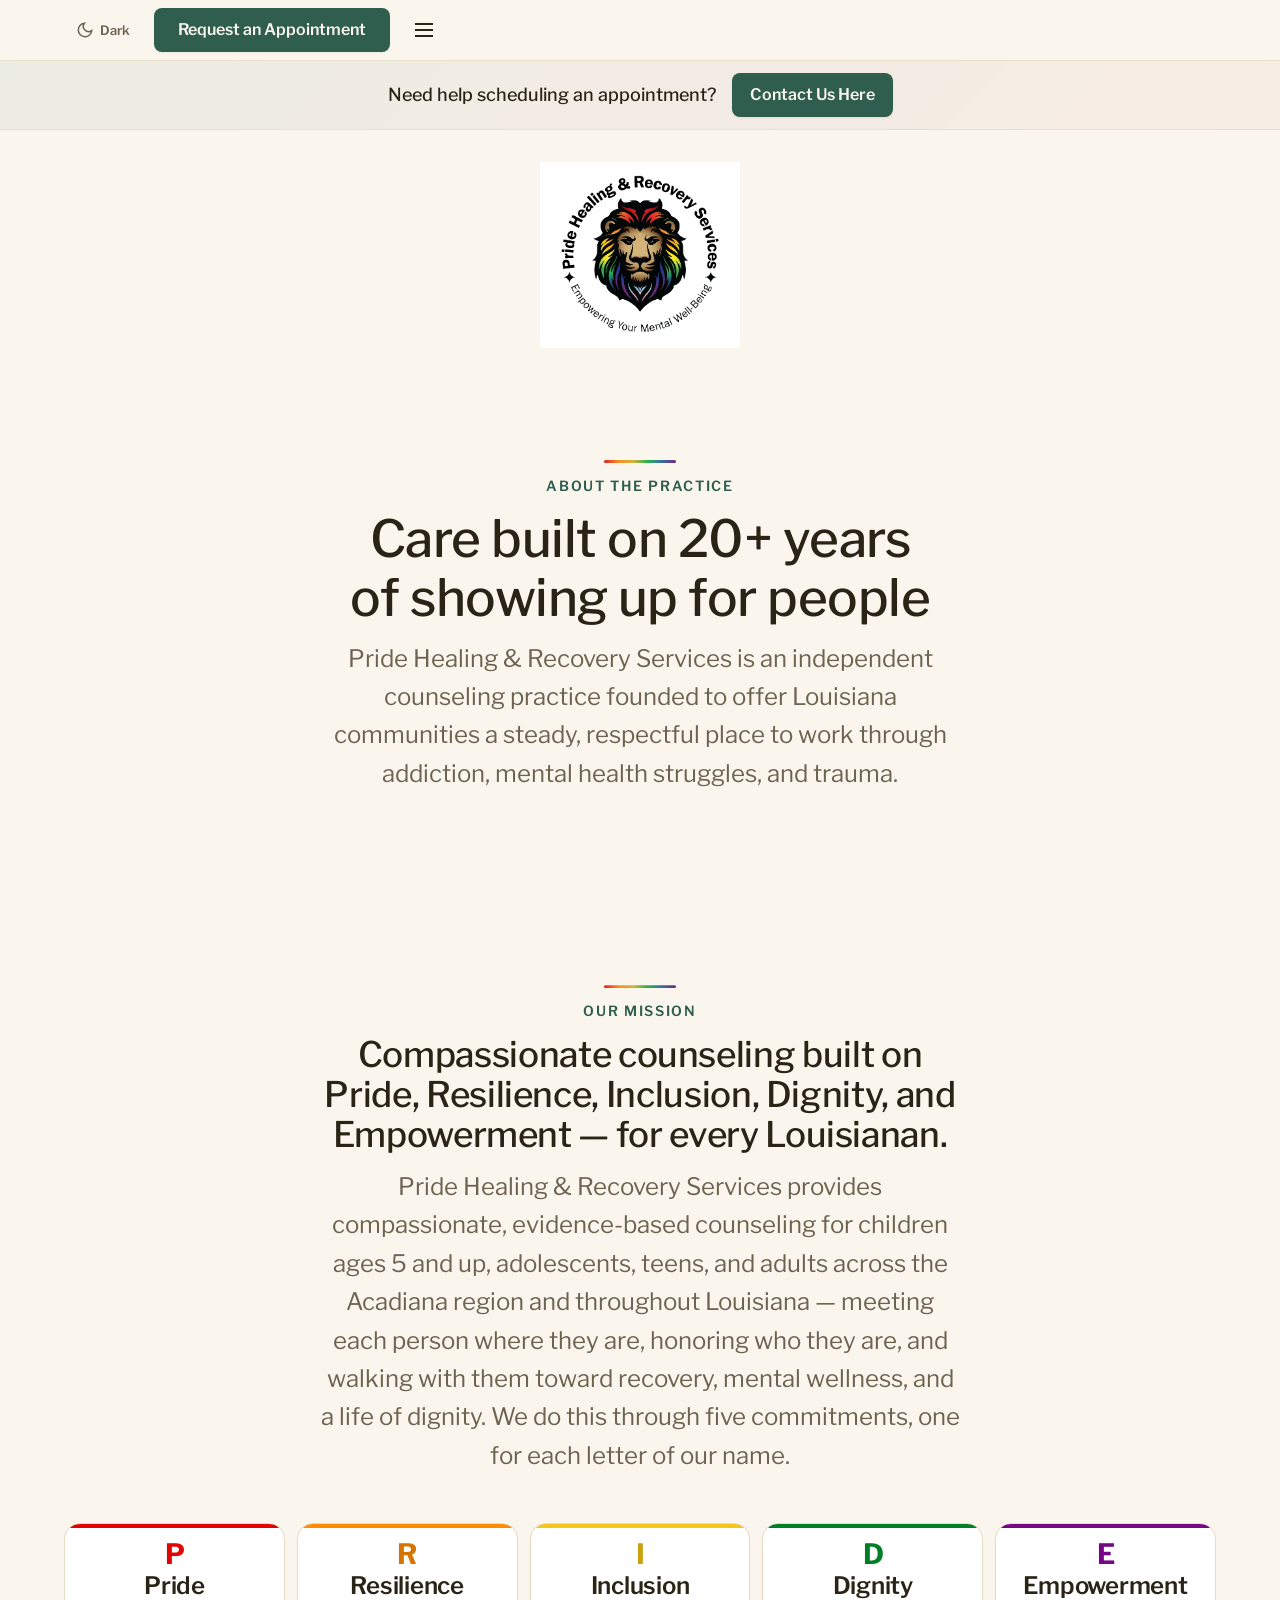
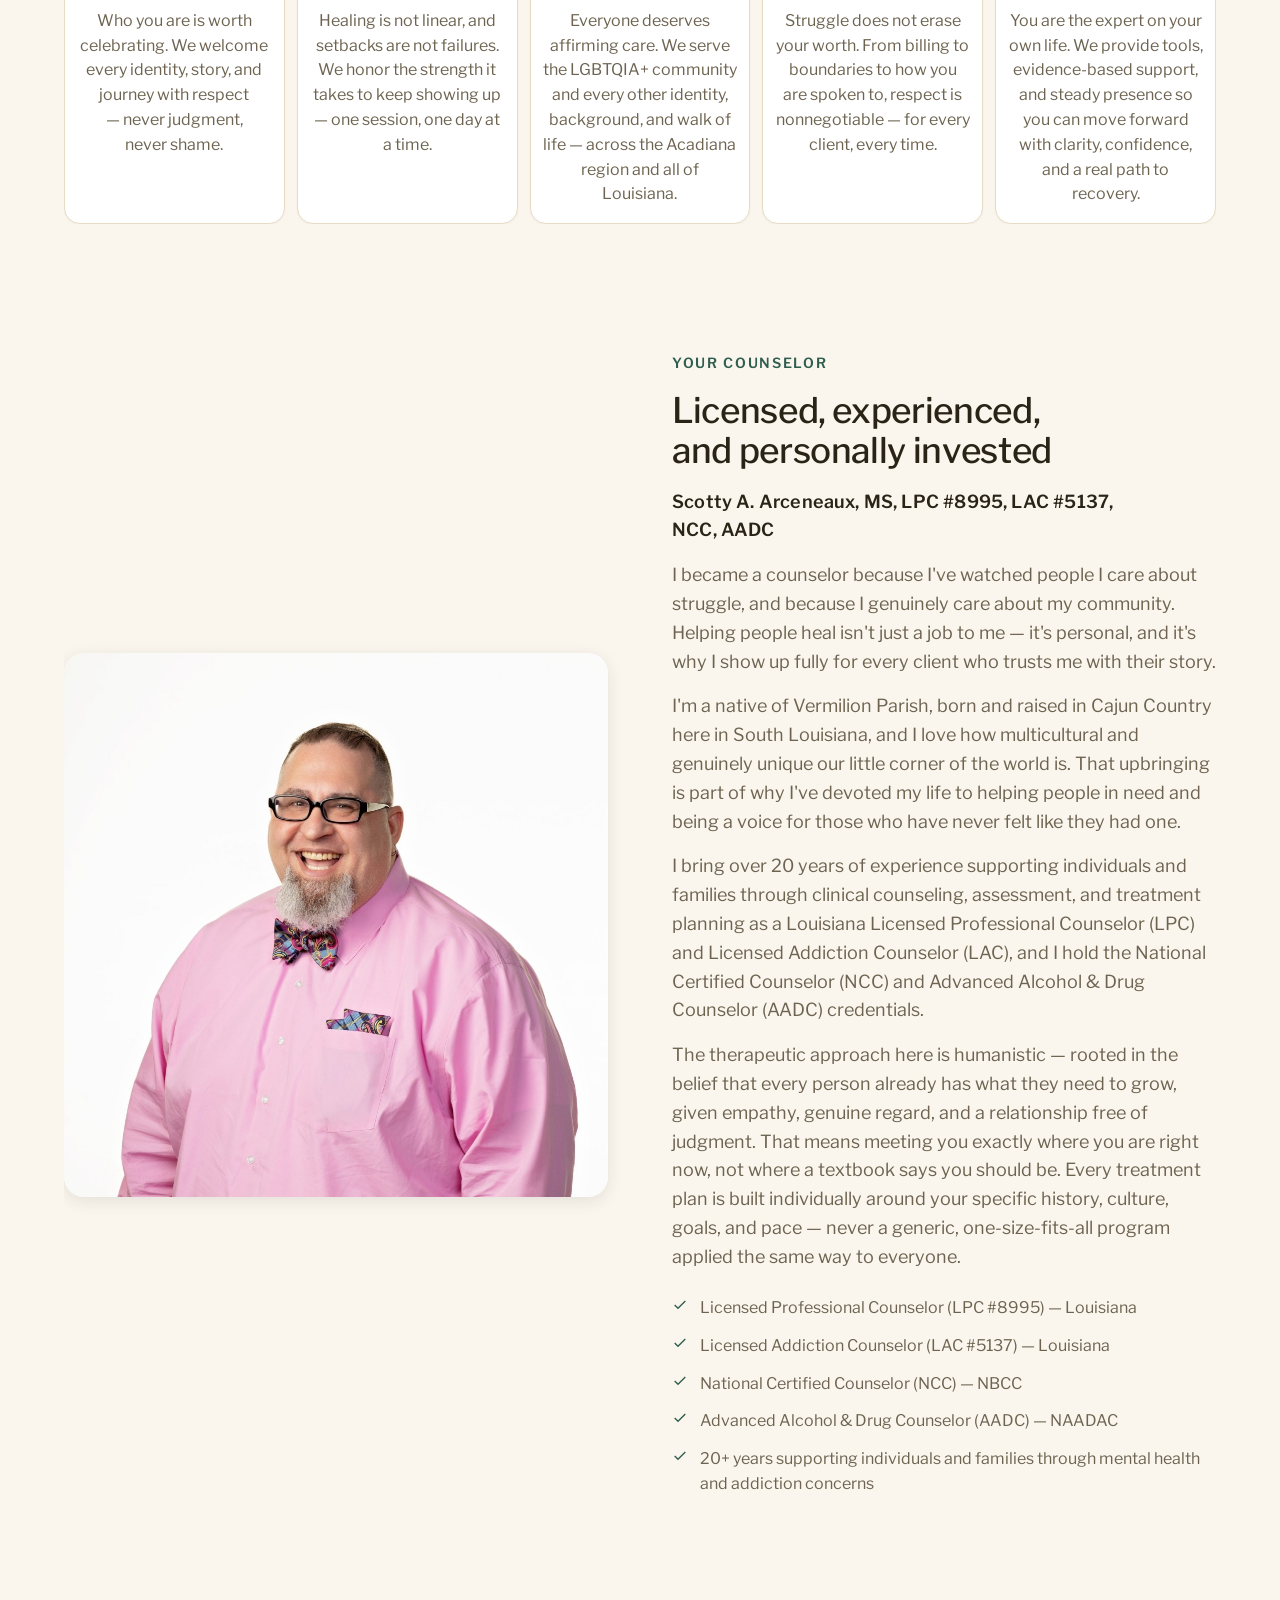
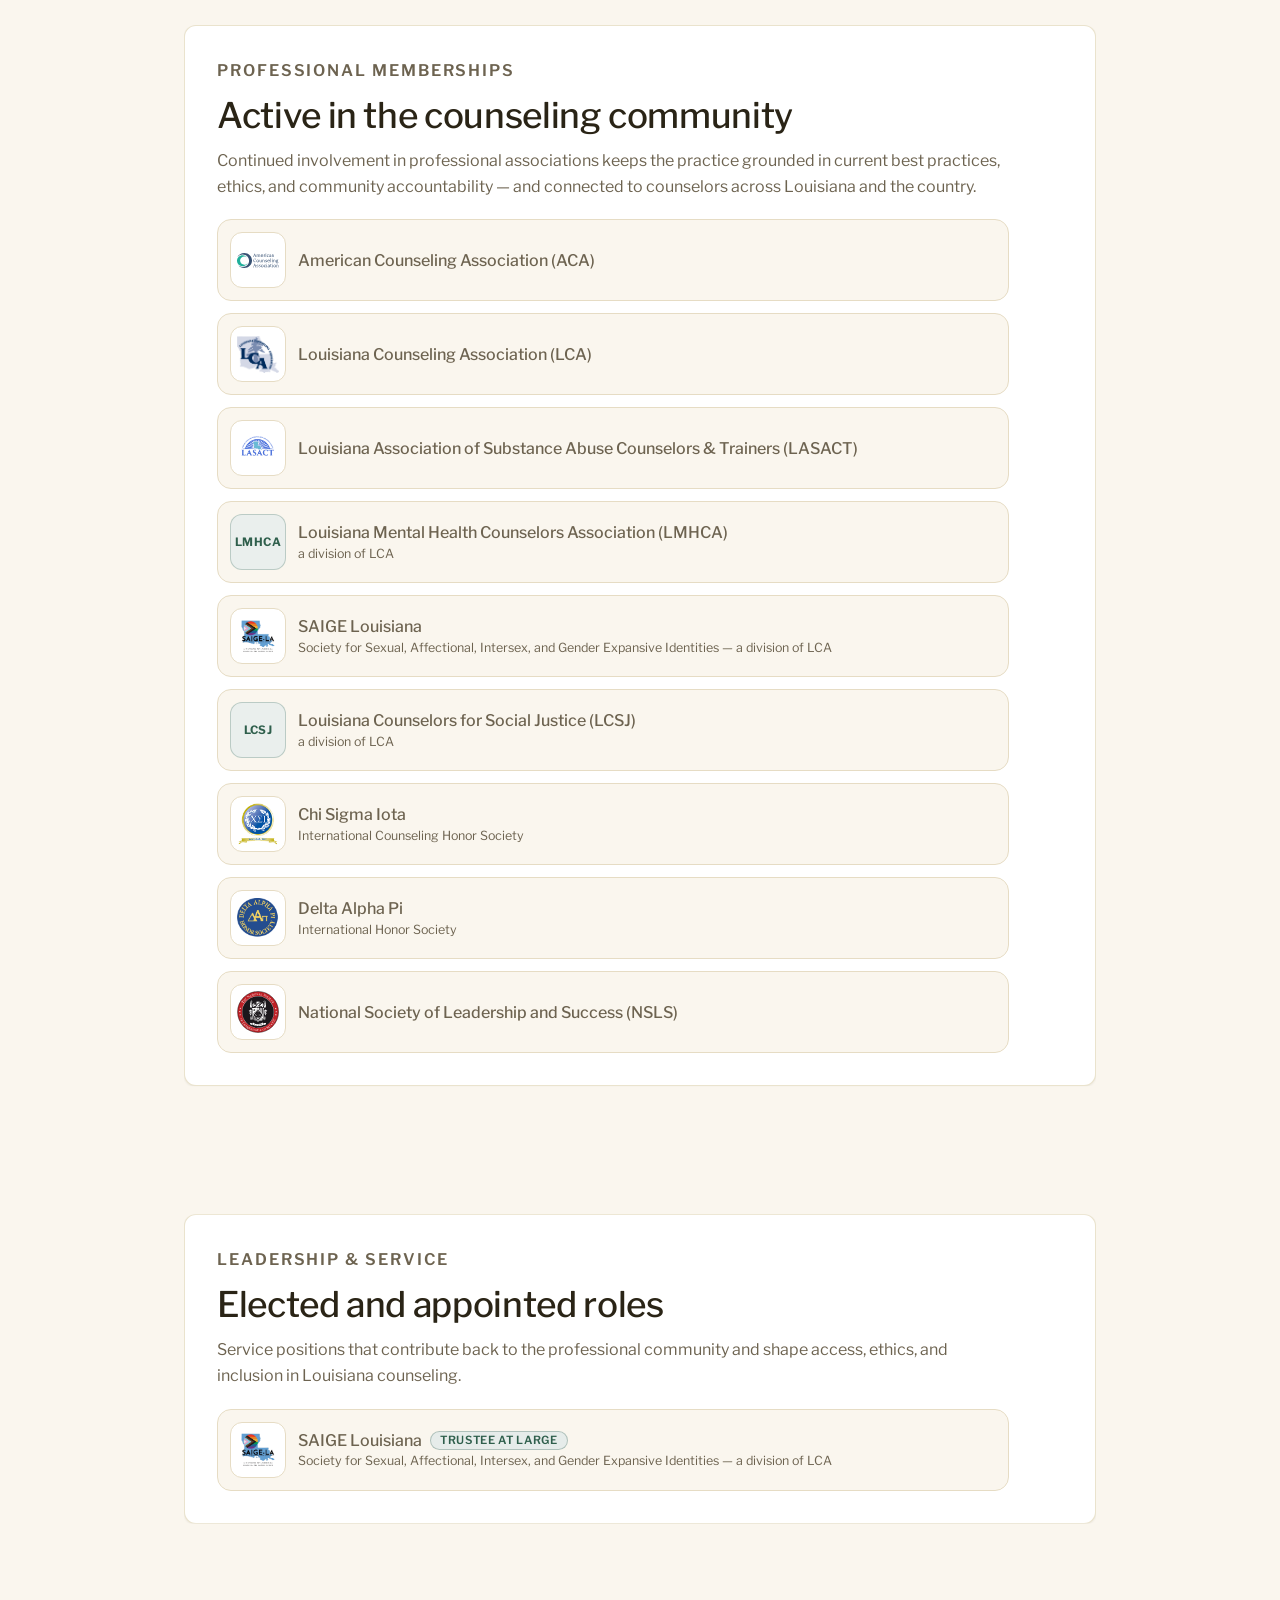
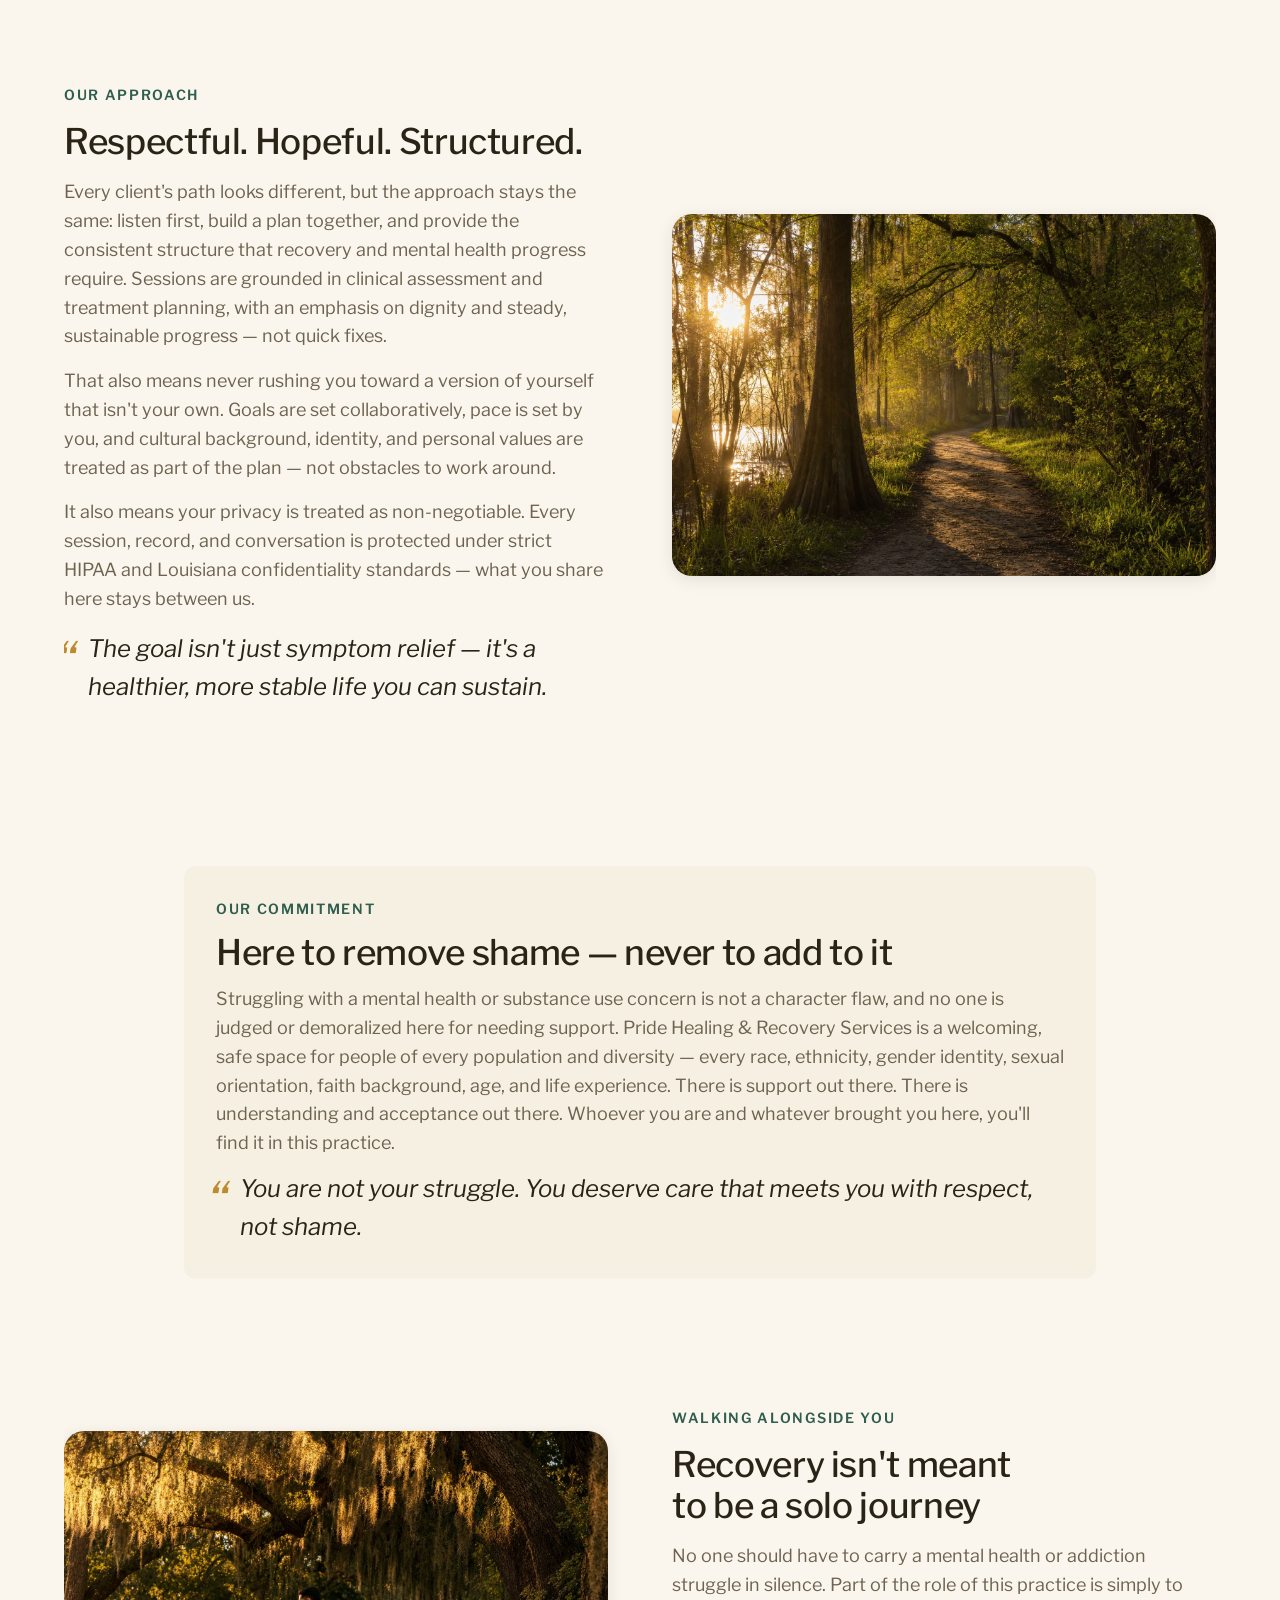
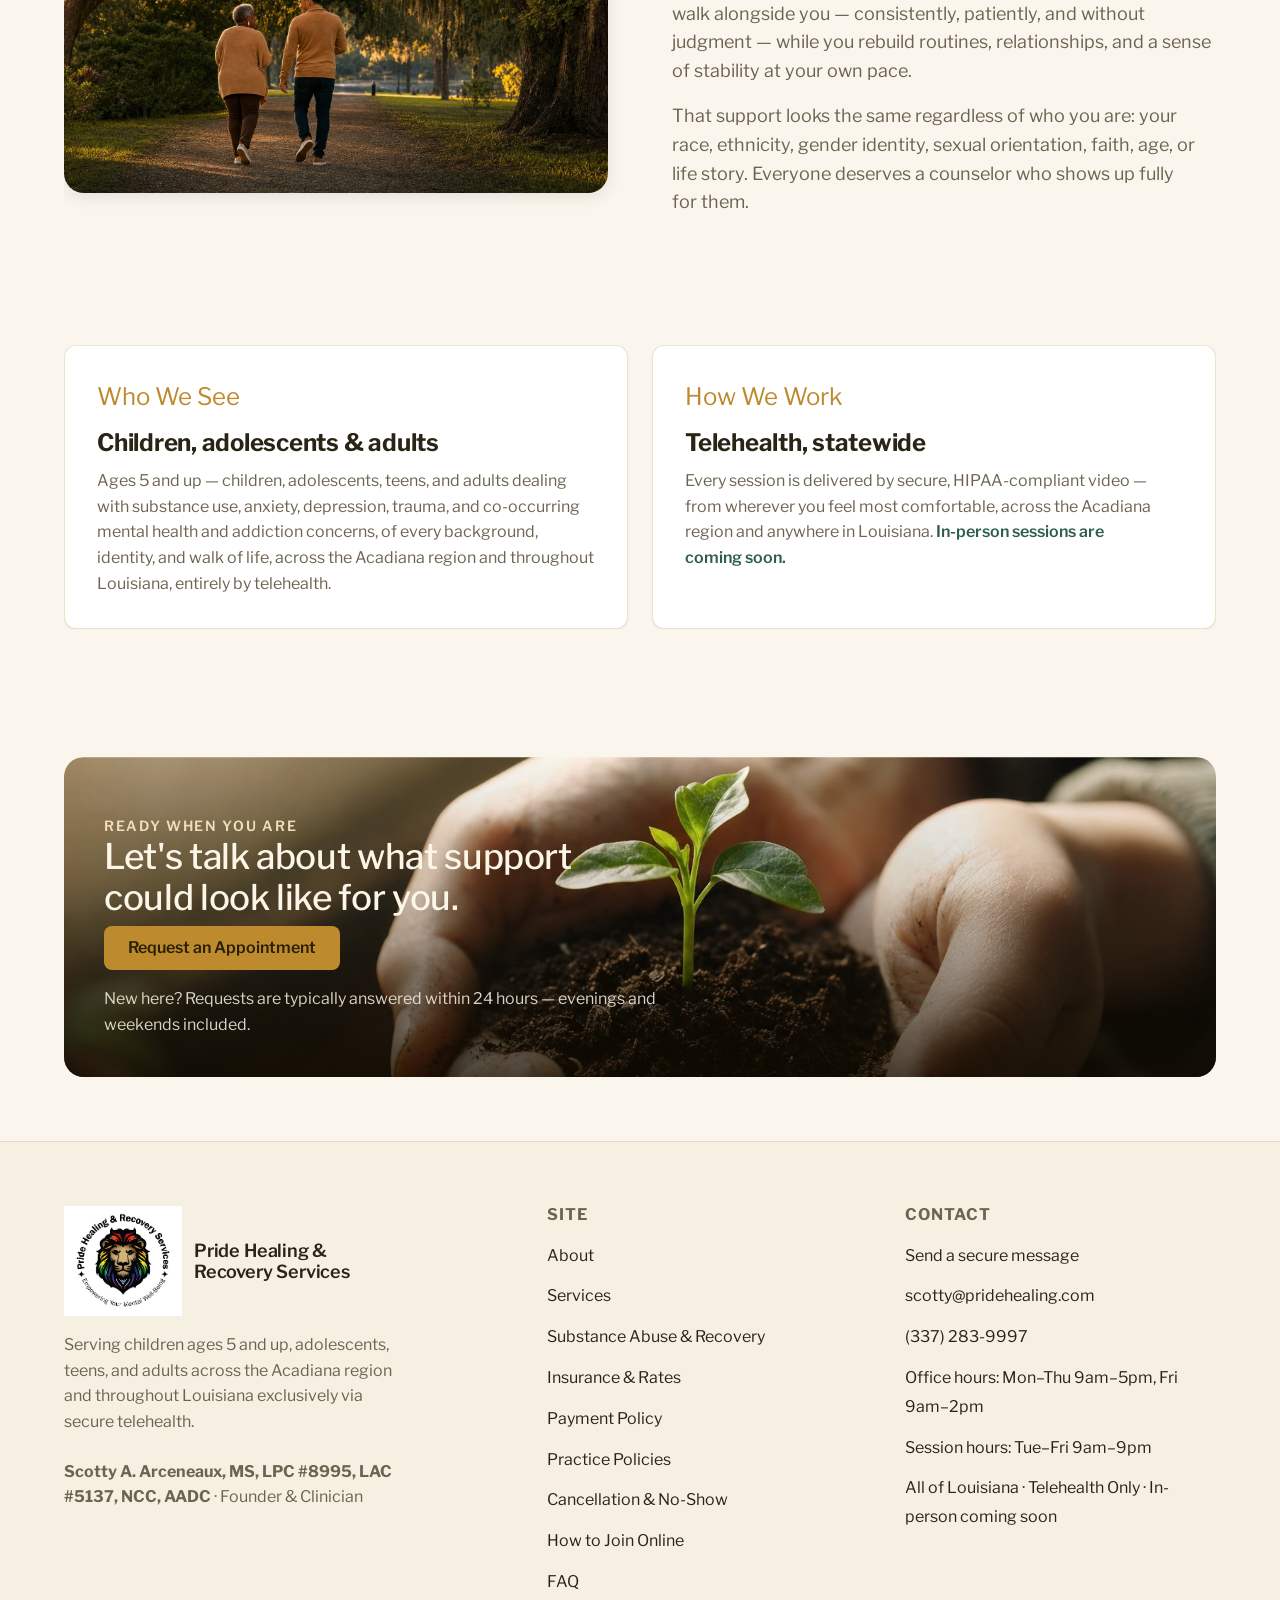
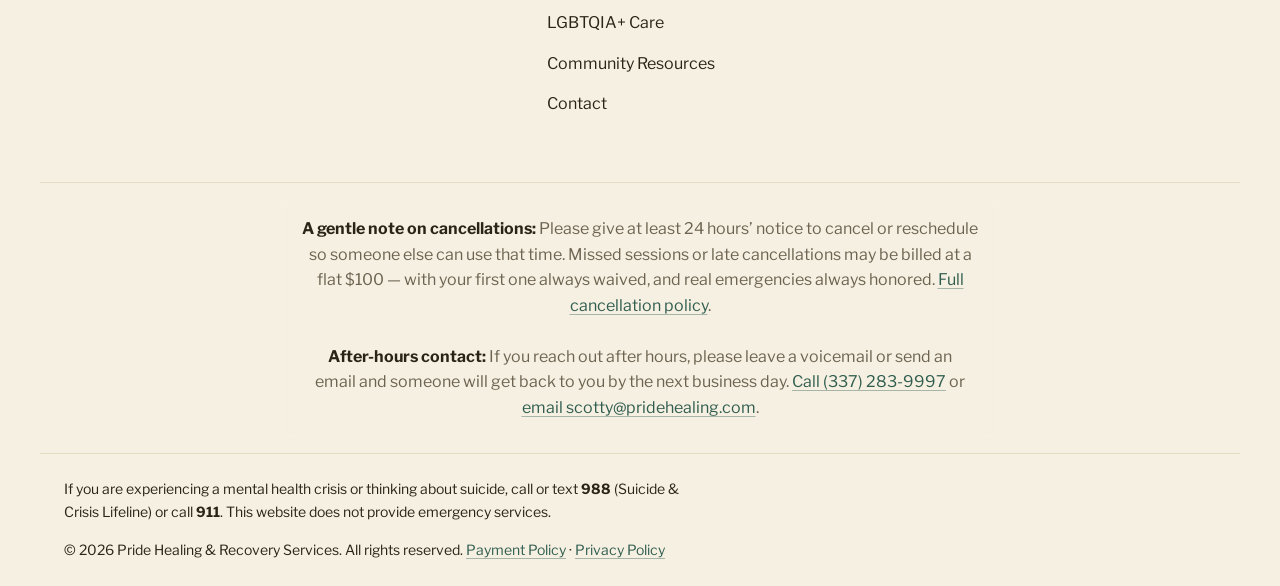
==== about.html @ f9d0342b "Repoint appointment CTAs to /request; remove broken SimplePractice overlay - Rewrote 37 'Request an " ====
<!DOCTYPE html>
<html lang="en">
<head>
<meta charset="UTF-8" />
<meta name="viewport" content="width=device-width, initial-scale=1.0" />
<title>About | Pride Healing & Recovery Services</title>
<meta name="description" content="Meet Pride Healing & Recovery Services — an independent Louisiana counseling practice led by Scotty A. Arceneaux, MS, LPC #8995, LAC #5137, NCC, AADC, with 20+ years of experience in mental health and addiction counseling." />
<link rel="icon" type="image/png" sizes="32x32" href="./assets/favicon-32.png" />
<link rel="apple-touch-icon" href="./assets/favicon-180.png" />
<link rel="preconnect" href="https://fonts.googleapis.com" />
<link rel="preconnect" href="https://fonts.gstatic.com" crossorigin />
<link href="https://fonts.googleapis.com/css2?family=Libre+Franklin:wght@300;400;500;600;700;800&display=swap" rel="stylesheet" />
<link href="https://api.fontshare.com/v2/css?f[]=zodiak@400,500,600&display=swap" rel="stylesheet" />
<link rel="stylesheet" href="./base.css" />
<link rel="stylesheet" href="./style.css" />
</head>
<body>
<a href="#main" class="skip-link">Skip to content</a>

<header class="header" data-header>
  <div class="container header__inner">
    <a href="./index.html" class="brand brand--home" aria-label="Pride Healing and Recovery Services home">
      <span class="visually-hidden">Home</span>
    </a>
    <nav class="nav" aria-label="Primary">
      <ul class="nav__list" role="list">
        <li><a class="nav__link" href="./index.html">Home</a></li>
        <li><a class="nav__link" href="./about.html" aria-current="page">About</a></li>
        <li><a class="nav__link" href="./services.html">Services</a></li>
        <li><a class="nav__link" href="./substance-abuse.html">Substance Abuse &amp; Recovery</a></li>
        <li><a class="nav__link" href="./insurance.html">Insurance &amp; Rates</a></li>
        <li><a class="nav__link" href="./faq.html">FAQ</a></li>
        <li><a class="nav__link" href="./lgbtqia.html">LGBTQIA+</a></li>
        <li><a class="nav__link" href="./resources.html">Resources</a></li>
        <li class="nav__item--menu">
          <button class="nav__link nav__link--menu" type="button" aria-expanded="false" aria-haspopup="true" data-nav-menu>Policies<svg class="nav__caret" width="10" height="6" viewBox="0 0 10 6" fill="none" stroke="currentColor" stroke-width="1.6" aria-hidden="true"><path d="M1 1l4 4 4-4"/></svg></button>
          <ul class="nav__submenu" role="list">
            <li><a href="./join-telehealth.html">How to Join Online</a></li>
            <li><a href="./practice-policies.html">Practice Policies</a></li>
            <li><a href="./cancellation-policy.html">Cancellation &amp; No-Show</a></li>
            <li><a href="./payment-policy.html">Payment Policy</a></li>
            <li><a href="./privacy-policy.html">Privacy Policy</a></li>
          </ul>
        </li>
        <li><a class="nav__link" href="./contact.html">Contact</a></li>
      </ul>
      <div class="nav__actions">
        <button class="theme-toggle" data-theme-toggle type="button" aria-label="Toggle dark mode" title="Switch between light and dark colors"><span class="theme-toggle__icon" aria-hidden="true"></span><span class="theme-toggle__text">Dark</span></button>
        <a class="btn btn--primary" href="https://pridehealing.clientsecure.me/request" target="_blank" rel="noopener noreferrer">Request an Appointment</a>
        <button class="nav-toggle" data-nav-open type="button" aria-label="Open menu" aria-expanded="false">
          <svg width="24" height="24" viewBox="0 0 24 24" fill="none" stroke="currentColor" stroke-width="2"><path d="M3 6h18M3 12h18M3 18h18"/></svg>
        </button>
      </div>
    </nav>
  </div>
</header>

<div class="scheduling-cta" role="region" aria-label="Scheduling help">
  <div class="container scheduling-cta__inner">
    <p class="scheduling-cta__text">Need help scheduling an appointment?</p>
    <a class="btn btn--primary btn--sm scheduling-cta__btn" href="./contact.html">Contact Us Here</a>
  </div>
</div>

<div class="mobile-nav" data-mobile-nav>
  <div class="mobile-nav__top">
    <span class="brand__name">Menu</span>
    <button data-nav-close type="button" aria-label="Close menu">
      <svg width="24" height="24" viewBox="0 0 24 24" fill="none" stroke="currentColor" stroke-width="2"><path d="M18 6 6 18M6 6l12 12"/></svg>
    </button>
  </div>
  <ul class="mobile-nav__list" role="list">
    <li><a href="./index.html">Home</a></li>
    <li><a href="./about.html">About</a></li>
    <li><a href="./services.html">Services</a></li>
    <li><a href="./substance-abuse.html">Substance Abuse &amp; Recovery</a></li>
    <li><a href="./insurance.html">Insurance &amp; Rates</a></li>
    <li><a href="./faq.html">FAQ</a></li>
    <li><a href="./lgbtqia.html">LGBTQIA+</a></li>
    <li><a href="./resources.html">Resources</a></li>
    <li><a href="./contact.html">Contact</a></li>
    <li class="mobile-nav__group"><span class="mobile-nav__grouplabel">Policies</span></li>
    <li><a href="./join-telehealth.html">How to Join Online</a></li>
    <li><a href="./practice-policies.html">Practice Policies</a></li>
    <li><a href="./cancellation-policy.html">Cancellation &amp; No-Show</a></li>
    <li><a href="./payment-policy.html">Payment Policy</a></li>
    <li><a href="./privacy-policy.html">Privacy Policy</a></li>
  </ul>
  <div class="mobile-nav__actions">
    <a class="btn btn--primary btn--full" href="https://pridehealing.clientsecure.me/request" target="_blank" rel="noopener noreferrer">Request an Appointment</a>
  </div>
</div>


<div class="site-logo">
  <a href="./index.html" class="site-logo__link" aria-label="Pride Healing and Recovery Services home">
    <img src="./assets/logo-badge.png" alt="Pride Healing &amp; Recovery Services emblem" width="613" height="569" loading="eager" />
  </a>
</div>

<main id="main">

  <section class="section--hero">
    <div class="container">
      <div class="section-head" data-reveal>
        <span class="pride-rule" aria-hidden="true"></span>
        <p class="eyebrow">About the Practice</p>
        <h1>Care built on 20+ years of showing up for people</h1>
        <p class="lede">Pride Healing &amp; Recovery Services is an independent counseling practice founded to offer Louisiana communities a steady, respectful place to work through addiction, mental health struggles, and trauma.</p>
      </div>
    </div>
  </section>

  <section class="section--tight">
    <div class="container">
      <div class="section-head" data-reveal>
        <span class="pride-rule" aria-hidden="true"></span>
        <p class="eyebrow">Our Mission</p>
        <h2>Compassionate counseling built on Pride, Resilience, Inclusion, Dignity, and Empowerment &mdash; for every Louisianan.</h2>
        <p class="lede">Pride Healing &amp; Recovery Services provides compassionate, evidence-based counseling for children ages 5 and up, adolescents, teens, and adults across the Acadiana region and throughout Louisiana &mdash; meeting each person where they are, honoring who they are, and walking with them toward recovery, mental wellness, and a life of dignity. We do this through five commitments, one for each letter of our name.</p>
      </div>
      <ul class="pride-values" role="list" data-reveal>
        <li class="pride-value pride-value--p">
          <div class="pride-value__letter" aria-hidden="true">P</div>
          <h3 class="pride-value__name">Pride</h3>
          <p class="pride-value__text">Who you are is worth celebrating. We welcome every identity, story, and journey with respect &mdash; never judgment, never shame.</p>
        </li>
        <li class="pride-value pride-value--r">
          <div class="pride-value__letter" aria-hidden="true">R</div>
          <h3 class="pride-value__name">Resilience</h3>
          <p class="pride-value__text">Healing is not linear, and setbacks are not failures. We honor the strength it takes to keep showing up &mdash; one session, one day at a time.</p>
        </li>
        <li class="pride-value pride-value--i">
          <div class="pride-value__letter" aria-hidden="true">I</div>
          <h3 class="pride-value__name">Inclusion</h3>
          <p class="pride-value__text">Everyone deserves affirming care. We serve the LGBTQIA+ community and every other identity, background, and walk of life &mdash; across the Acadiana region and all of Louisiana.</p>
        </li>
        <li class="pride-value pride-value--d">
          <div class="pride-value__letter" aria-hidden="true">D</div>
          <h3 class="pride-value__name">Dignity</h3>
          <p class="pride-value__text">Struggle does not erase your worth. From billing to boundaries to how you are spoken to, respect is nonnegotiable &mdash; for every client, every time.</p>
        </li>
        <li class="pride-value pride-value--e">
          <div class="pride-value__letter" aria-hidden="true">E</div>
          <h3 class="pride-value__name">Empowerment</h3>
          <p class="pride-value__text">You are the expert on your own life. We provide tools, evidence-based support, and steady presence so you can move forward with clarity, confidence, and a real path to recovery.</p>
        </li>
      </ul>
    </div>
  </section>

  <section class="section--tight">
    <div class="container">
      <div class="split" data-reveal>
        <div class="split__media">
          <img src="./assets/counselor-headshot-pink.jpg" alt="Portrait of Scotty A. Arceneaux, licensed counselor at Pride Healing & Recovery Services" width="1601" height="1601" loading="lazy" />
        </div>
        <div class="split__content">
          <p class="eyebrow">Your Counselor</p>
          <h2>Licensed, experienced, and personally invested</h2>
          <p class="name-tag">Scotty A. Arceneaux, MS, LPC #8995, LAC #5137, NCC, AADC</p>
          <p class="muted">I became a counselor because I've watched people I care about struggle, and because I genuinely care about my community. Helping people heal isn't just a job to me — it's personal, and it's why I show up fully for every client who trusts me with their story.</p>
          <p class="muted">I'm a native of Vermilion Parish, born and raised in Cajun Country here in South Louisiana, and I love how multicultural and genuinely unique our little corner of the world is. That upbringing is part of why I've devoted my life to helping people in need and being a voice for those who have never felt like they had one.</p>
          <p class="muted">I bring over 20 years of experience supporting individuals and families through clinical counseling, assessment, and treatment planning as a Louisiana Licensed Professional Counselor (LPC) and Licensed Addiction Counselor (LAC), and I hold the National Certified Counselor (NCC) and Advanced Alcohol &amp; Drug Counselor (AADC) credentials.</p>
          <p class="muted">The therapeutic approach here is humanistic — rooted in the belief that every person already has what they need to grow, given empathy, genuine regard, and a relationship free of judgment. That means meeting you exactly where you are right now, not where a textbook says you should be. Every treatment plan is built individually around your specific history, culture, goals, and pace — never a generic, one-size-fits-all program applied the same way to everyone.</p>
          <ul role="list">
            <li>
              <svg class="icon" viewBox="0 0 24 24" fill="none" stroke="currentColor" stroke-width="2"><path d="M20 6 9 17l-5-5"/></svg>
              Licensed Professional Counselor (LPC #8995) — Louisiana
            </li>
            <li>
              <svg class="icon" viewBox="0 0 24 24" fill="none" stroke="currentColor" stroke-width="2"><path d="M20 6 9 17l-5-5"/></svg>
              Licensed Addiction Counselor (LAC #5137) — Louisiana
            </li>
            <li>
              <svg class="icon" viewBox="0 0 24 24" fill="none" stroke="currentColor" stroke-width="2"><path d="M20 6 9 17l-5-5"/></svg>
              National Certified Counselor (NCC) — NBCC
            </li>
            <li>
              <svg class="icon" viewBox="0 0 24 24" fill="none" stroke="currentColor" stroke-width="2"><path d="M20 6 9 17l-5-5"/></svg>
              Advanced Alcohol &amp; Drug Counselor (AADC) — NAADAC
            </li>
            <li>
              <svg class="icon" viewBox="0 0 24 24" fill="none" stroke="currentColor" stroke-width="2"><path d="M20 6 9 17l-5-5"/></svg>
              20+ years supporting individuals and families through mental health and addiction concerns
            </li>
          </ul>
        </div>
      </div>
    </div>
  </section>

  <section class="section--tight">
    <div class="container container--narrow">
      <div class="card" data-reveal>
        <p class="eyebrow">Professional Memberships</p>
        <h2>Active in the counseling community</h2>
        <p class="muted">Continued involvement in professional associations keeps the practice grounded in current best practices, ethics, and community accountability &mdash; and connected to counselors across Louisiana and the country.</p>
        <ul class="membership-list" role="list">
          <li>
            <span class="membership-logo" aria-hidden="true"><img src="./assets/memberships/aca.svg" alt="" loading="lazy" /></span>
            <span class="membership-name">American Counseling Association (ACA)</span>
          </li>
          <li>
            <span class="membership-logo" aria-hidden="true"><img src="./assets/memberships/lca.gif" alt="" loading="lazy" /></span>
            <span class="membership-name">Louisiana Counseling Association (LCA)</span>
          </li>
          <li>
            <span class="membership-logo" aria-hidden="true"><img src="./assets/memberships/lasact.png" alt="" loading="lazy" /></span>
            <span class="membership-name">Louisiana Association of Substance Abuse Counselors &amp; Trainers (LASACT)</span>
          </li>
          <li>
            <span class="membership-logo membership-logo--mono" aria-hidden="true">LMHCA</span>
            <span class="membership-name">Louisiana Mental Health Counselors Association (LMHCA)<span class="membership-sub">a division of LCA</span></span>
          </li>
          <li>
            <span class="membership-logo" aria-hidden="true"><img src="./assets/memberships/saige-la.png" alt="" loading="lazy" /></span>
            <span class="membership-name">SAIGE Louisiana <span class="membership-sub">Society for Sexual, Affectional, Intersex, and Gender Expansive Identities &mdash; a division of LCA</span></span>
          </li>
          <li>
            <span class="membership-logo membership-logo--mono" aria-hidden="true">LCSJ</span>
            <span class="membership-name">Louisiana Counselors for Social Justice (LCSJ)<span class="membership-sub">a division of LCA</span></span>
          </li>
          <li>
            <span class="membership-logo" aria-hidden="true"><img src="./assets/memberships/csi.png" alt="" loading="lazy" /></span>
            <span class="membership-name">Chi Sigma Iota <span class="membership-sub">International Counseling Honor Society</span></span>
          </li>
          <li>
            <span class="membership-logo" aria-hidden="true"><img src="./assets/memberships/dapi.png" alt="" loading="lazy" /></span>
            <span class="membership-name">Delta Alpha Pi <span class="membership-sub">International Honor Society</span></span>
          </li>
          <li>
            <span class="membership-logo" aria-hidden="true"><img src="./assets/memberships/nsls.svg" alt="" loading="lazy" /></span>
            <span class="membership-name">National Society of Leadership and Success (NSLS)</span>
          </li>
        </ul>
      </div>
    </div>
  </section>

  <section class="section--tight">
    <div class="container container--narrow">
      <div class="card" data-reveal>
        <p class="eyebrow">Leadership &amp; Service</p>
        <h2>Elected and appointed roles</h2>
        <p class="muted">Service positions that contribute back to the professional community and shape access, ethics, and inclusion in Louisiana counseling.</p>
        <ul class="membership-list membership-list--leadership" role="list">
          <li>
            <span class="membership-logo" aria-hidden="true"><img src="./assets/memberships/saige-la.png" alt="" loading="lazy" /></span>
            <span class="membership-name">
              <span class="membership-role-line">SAIGE Louisiana <span class="membership-role-tag">Trustee at Large</span></span>
              <span class="membership-sub">Society for Sexual, Affectional, Intersex, and Gender Expansive Identities &mdash; a division of LCA</span>
            </span>
          </li>
        </ul>
      </div>
    </div>
  </section>

  <section>
    <div class="container">
      <div class="split split--reverse" data-reveal>
        <div class="split__media">
          <img src="./assets/recovery-path.jpg" alt="A sunlit path winding through a Louisiana wetland forest, symbolizing the recovery journey" width="1200" height="900" loading="lazy" />
        </div>
        <div class="split__content">
          <p class="eyebrow">Our Approach</p>
          <h2>Respectful. Hopeful. Structured.</h2>
          <p class="muted">Every client's path looks different, but the approach stays the same: listen first, build a plan together, and provide the consistent structure that recovery and mental health progress require. Sessions are grounded in clinical assessment and treatment planning, with an emphasis on dignity and steady, sustainable progress — not quick fixes.</p>
          <p class="muted">That also means never rushing you toward a version of yourself that isn't your own. Goals are set collaboratively, pace is set by you, and cultural background, identity, and personal values are treated as part of the plan — not obstacles to work around.</p>
          <p class="muted">It also means your privacy is treated as non-negotiable. Every session, record, and conversation is protected under strict HIPAA and Louisiana confidentiality standards — what you share here stays between us.</p>
          <p class="pull-quote">The goal isn't just symptom relief — it's a healthier, more stable life you can sustain.</p>
        </div>
      </div>
    </div>
  </section>

  <section class="section--tight">
    <div class="container container--narrow">
      <div class="callout" data-reveal>
        <p class="eyebrow">Our Commitment</p>
        <h2>Here to remove shame — never to add to it</h2>
        <p class="muted">Struggling with a mental health or substance use concern is not a character flaw, and no one is judged or demoralized here for needing support. Pride Healing &amp; Recovery Services is a welcoming, safe space for people of every population and diversity — every race, ethnicity, gender identity, sexual orientation, faith background, age, and life experience. There is support out there. There is understanding and acceptance out there. Whoever you are and whatever brought you here, you'll find it in this practice.</p>
        <p class="pull-quote">You are not your struggle. You deserve care that meets you with respect, not shame.</p>
      </div>
    </div>
  </section>

  <section class="section--tight">
    <div class="container">
      <div class="split" data-reveal>
        <div class="split__media">
          <img src="./assets/community-path.jpg" alt="Two people of different ages and backgrounds walking together along a sunlit oak-lined path in Louisiana" width="1200" height="900" loading="lazy" />
        </div>
        <div class="split__content">
          <p class="eyebrow">Walking Alongside You</p>
          <h2>Recovery isn't meant to be a solo journey</h2>
          <p class="muted">No one should have to carry a mental health or addiction struggle in silence. Part of the role of this practice is simply to walk alongside you &mdash; consistently, patiently, and without judgment &mdash; while you rebuild routines, relationships, and a sense of stability at your own pace.</p>
          <p class="muted">That support looks the same regardless of who you are: your race, ethnicity, gender identity, sexual orientation, faith, age, or life story. Everyone deserves a counselor who shows up fully for them.</p>
        </div>
      </div>
    </div>
  </section>

  <section class="section--tight">
    <div class="container">
      <div class="card-grid" data-reveal>
        <div class="card">
          <span class="card__index">Who We See</span>
          <h3>Children, adolescents &amp; adults</h3>
          <p>Ages 5 and up — children, adolescents, teens, and adults dealing with substance use, anxiety, depression, trauma, and co-occurring mental health and addiction concerns, of every background, identity, and walk of life, across the Acadiana region and throughout Louisiana, entirely by telehealth.</p>
        </div>
        <div class="card">
          <span class="card__index">How We Work</span>
          <h3>Telehealth, statewide</h3>
          <p>Every session is delivered by secure, HIPAA-compliant video — from wherever you feel most comfortable, across the Acadiana region and anywhere in Louisiana. <span class="soon-note">In-person sessions are coming soon.</span></p>
        </div>
      </div>
    </div>
  </section>

  <section class="section--tight">
    <div class="container">
      <div class="banner" data-reveal>
        <img src="./assets/growth-hands.jpg" alt="Hands cupping soil with a small green sprout, symbolizing growth and hope" width="1300" height="731" loading="lazy" />
        <div class="banner__content">
          <p class="eyebrow" style="color:#f0dfb8;">Ready When You Are</p>
          <h2>Let's talk about what support could look like for you.</h2>
          <div class="hero__actions">
            <a class="btn btn--gold" href="https://pridehealing.clientsecure.me/request" target="_blank" rel="noopener noreferrer">Request an Appointment</a>
          </div>
          <p class="muted" style="margin-top:var(--space-4);font-size:var(--text-sm);">New here? Requests are typically answered within 24 hours &mdash; evenings and weekends included.</p>
        </div>
      </div>
    </div>
  </section>

</main>

<footer class="footer">
  <div class="container footer__top">
    <div class="footer__brand">
      <a href="./index.html" class="brand brand--badge">
        <span class="brand__mark brand__mark--badge"><img src="./assets/logo-badge.png" alt="Pride Healing &amp; Recovery Services emblem" width="613" height="569" /></span>
        <span class="brand__wordmark">Pride Healing &amp;<br />Recovery Services</span>
      </a>
      <p class="muted" style="font-size:var(--text-sm);">Serving children ages 5 and up, adolescents, teens, and adults across the Acadiana region and throughout Louisiana exclusively via secure telehealth.</p>
      <p class="muted" style="font-size:var(--text-sm); margin-top:var(--space-2);"><strong>Scotty A. Arceneaux, MS, LPC #8995, LAC #5137, NCC, AADC</strong> &middot; Founder &amp; Clinician</p>
    </div>
    <div class="footer__col">
      <h4>Site</h4>
      <ul role="list">
        <li><a href="./about.html">About</a></li>
        <li><a href="./services.html">Services</a></li>
        <li><a href="./substance-abuse.html">Substance Abuse &amp; Recovery</a></li>
    <li><a href="./insurance.html">Insurance &amp; Rates</a></li>
        <li><a href="./payment-policy.html">Payment Policy</a></li>
        <li><a href="./practice-policies.html">Practice Policies</a></li>
        <li><a href="./cancellation-policy.html">Cancellation &amp; No-Show</a></li>
        <li><a href="./join-telehealth.html">How to Join Online</a></li>
        <li><a href="./faq.html">FAQ</a></li>
        <li><a href="./lgbtqia.html">LGBTQIA+ Care</a></li>
        <li><a href="./resources.html">Community Resources</a></li>
    <li><a href="./contact.html">Contact</a></li>
      </ul>
    </div>
    <div class="footer__col">
      <h4>Contact</h4>
      <ul role="list">
        <li><a href="https://pridehealing.clientsecure.me/contact-widget" target="_blank" rel="noopener noreferrer">Send a secure message</a></li>
        <li><a href="mailto:scotty@pridehealing.com">scotty@pridehealing.com</a></li>
        <li><a href="tel:+13372839997">(337) 283-9997</a></li>
        <li><span class="muted" style="font-size:var(--text-sm);">Office hours: Mon&ndash;Thu 9am&ndash;5pm, Fri 9am&ndash;2pm</span></li>
        <li><span class="muted" style="font-size:var(--text-sm);">Session hours: Tue&ndash;Fri 9am&ndash;9pm</span></li>
        <li><span class="muted" style="font-size:var(--text-sm);">All of Louisiana &middot; Telehealth Only &middot; In-person coming soon</span></li>
      </ul>
    </div>
  </div>
  <div class="container footer__bottom footer__bottom--practice-info">
    <div class="footer__practice-info">
      <p class="footer__practice-info-item"><strong>A gentle note on cancellations:</strong> Please give at least 24 hours’ notice to cancel or reschedule so someone else can use that time. Missed sessions or late cancellations may be billed at a flat $100 — with your first one always waived, and real emergencies always honored. <a class="underline-link" href="./cancellation-policy.html">Full cancellation policy</a>.</p>
      <p class="footer__practice-info-item"><strong>After-hours contact:</strong> If you reach out after hours, please leave a voicemail or send an email and someone will get back to you by the next business day. <a class="underline-link" href="tel:+13372839997">Call (337) 283-9997</a> or <a class="underline-link" href="mailto:scotty@pridehealing.com">email scotty@pridehealing.com</a>.</p>
    </div>
  </div>
  <div class="container footer__bottom">
    <p class="footer__legal">If you are experiencing a mental health crisis or thinking about suicide, call or text <strong>988</strong> (Suicide &amp; Crisis Lifeline) or call <strong>911</strong>. This website does not provide emergency services.</p>
    <p>&copy; 2026 Pride Healing &amp; Recovery Services. All rights reserved. <a class="underline-link" href="./payment-policy.html">Payment Policy</a> &middot; <a class="underline-link" href="./privacy-policy.html">Privacy Policy</a></p>
  </div>
</footer>
<script src="./app.js" defer></script>
<script data-pplx-inline-edit>
(function () {
  if (window === window.top) return;

  const allowedParentOrigins = ["https://www.perplexity.ai","https://perplexity.ai","https://testing.perplexity.ai","https://staging.perplexity.ai","https://*.preview.i.perplexity.ai","http://perplexity.localhost","http://localhost:1420","http://127.0.0.1:1420","http://localhost:3000","http://127.0.0.1:3000","http://localhost:5173","http://127.0.0.1:5173"];
  const MAX_FONT_BYTES = 500 * 1024;
  const MAX_TOTAL_FONT_BYTES = 2 * 1024 * 1024;
  let scrollForwarding = false;
  let scrollRaf = 0;
  let trustedTopOrigin = null;

  // Allow entries like "https://*.preview.i.perplexity.ai" — the wildcard
  // matches a single DNS label (no dots), so "https://*.foo" cannot stretch
  // across multiple labels.
  function matchesAllowedOrigin(origin) {
    if (!origin) return false;
    for (const entry of allowedParentOrigins) {
      if (!entry.includes("*")) {
        if (entry === origin) return true;
        continue;
      }
      const pattern = new RegExp(
        "^" +
          entry.replace(/[.+?^${}()|[\]\\]/g, "\\$&").replace(/\*/g, "[^.]+") +
          "$",
      );
      if (pattern.test(origin)) return true;
    }
    return false;
  }

  // Trust decision: when the sender is same-origin-visible (event.origin is a
  // real origin like https://www.perplexity.ai) we trust event.origin directly.
  // When event.origin is "null" (opaque broker srcdoc), we fall back to the
  // broker's stamped `parentOrigin` to identify the top window. The fallback
  // is claim-only — we rely on the browser's native `targetOrigin` enforcement
  // on the response path (see postToTrustedTop) to ensure replies can't be
  // delivered to anyone but the actual top window of that claimed origin.
  function getTrustedParentOrigin(event) {
    const forwardedParentOrigin =
      typeof event.data.parentOrigin === "string" ? event.data.parentOrigin : null;
    const parentOrigin = event.origin === "null" ? forwardedParentOrigin : event.origin;
    return matchesAllowedOrigin(parentOrigin) ? parentOrigin : null;
  }

  // All responses go to window.top with targetOrigin = the allowlisted origin.
  // An attacker that iframes us inside their own null-origin broker can claim
  // any parentOrigin they like, but the browser will drop the reply whenever
  // the real top's origin doesn't match — so the screenshot never leaves.
  function postToTrustedTop(message) {
    if (!trustedTopOrigin) return;
    try {
      window.top.postMessage(message, trustedTopOrigin);
    } catch (_error) {}
  }

  function inlineAll(original, clone) {
    if (original.nodeType !== 1 || clone.nodeType !== 1) return;

    try {
      const computedStyle = getComputedStyle(original);
      // cssText on a computed style is the serialized declaration in modern
      // Chromium/Safari — a single read beats enumerating ~400 longhand
      // properties. Firefox returns "" here, so we fall back on empty.
      const serialized = computedStyle.cssText;
      if (serialized) {
        clone.style.cssText = serialized;
      } else {
        const parts = new Array(computedStyle.length);
        for (let index = 0; index < computedStyle.length; index += 1) {
          const property = computedStyle[index];
          parts[index] = `${property}:${computedStyle.getPropertyValue(property)};`;
        }
        clone.style.cssText = parts.join("");
      }
    } catch (_error) {}

    const originalChildren = original.children;
    const clonedChildren = clone.children;
    for (
      let index = 0;
      index < originalChildren.length && index < clonedChildren.length;
      index += 1
    ) {
      inlineAll(originalChildren[index], clonedChildren[index]);
    }
  }

  function extractFontUrl(srcValue) {
    const matches = [
      ...srcValue.matchAll(
        /url\(["']?([^"')]+)["']?\)(?:\s*format\(["']?([^"')]+)["']?\))?/gi,
      ),
    ];
    if (matches.length === 0) return null;
    const woff2 = matches.find((m) => m[2] && m[2].toLowerCase().includes("woff2"));
    if (woff2) return woff2[1];
    const woff = matches.find((m) => m[2] && m[2].toLowerCase().includes("woff"));
    if (woff) return woff[1];
    return matches[0][1];
  }

  // Cache resolved font URL -> data URI across captures. Fonts on a page
  // essentially never change, and a batch run emits multiple captures back to
  // back — without this we'd refetch + re-base64 every time.
  const fontDataUriCache = new Map();
  const SRC_DECLARATION_RE = /src\s*:\s*[^;}]+/i;

  async function fetchAsDataUri(url) {
    if (fontDataUriCache.has(url)) return fontDataUriCache.get(url);
    let dataUri = null;
    try {
      const response = await fetch(url, { mode: "cors", credentials: "omit" });
      if (response.ok) {
        const blob = await response.blob();
        if (blob.size <= MAX_FONT_BYTES) {
          dataUri = await new Promise((resolve) => {
            const reader = new FileReader();
            reader.onloadend = () =>
              resolve(typeof reader.result === "string" ? reader.result : null);
            reader.onerror = () => resolve(null);
            reader.readAsDataURL(blob);
          });
        }
      }
    } catch (_error) {
      dataUri = null;
    }
    fontDataUriCache.set(url, dataUri);
    return dataUri;
  }

  function collectFontFaceRuleTexts() {
    const rules = [];
    for (const sheet of document.styleSheets) {
      let cssRules;
      try {
        cssRules = sheet.cssRules;
      } catch (_error) {
        continue;
      }
      if (!cssRules) continue;
      for (const rule of cssRules) {
        const cssText = rule.cssText || "";
        if (cssText.startsWith("@font-face")) rules.push(cssText);
      }
    }
    return rules;
  }

  async function buildInlinedFontCss() {
    const ruleTexts = collectFontFaceRuleTexts();
    if (ruleTexts.length === 0) return null;

    const resolved = ruleTexts.map((cssText) => {
      if (!SRC_DECLARATION_RE.test(cssText)) return null;
      const srcMatch = cssText.match(/src\s*:\s*([^;}]+)[;}]/i);
      if (!srcMatch) return null;
      const url = extractFontUrl(srcMatch[1]);
      if (!url) return null;
      try {
        return { cssText, url: new URL(url, document.baseURI).href };
      } catch (_error) {
        return null;
      }
    });

    const dataUris = await Promise.all(
      resolved.map((entry) => (entry ? fetchAsDataUri(entry.url) : Promise.resolve(null))),
    );

    const inlined = [];
    let totalBytes = 0;
    for (let index = 0; index < resolved.length; index += 1) {
      const entry = resolved[index];
      const dataUri = dataUris[index];
      if (!entry || !dataUri) continue;
      const approxBytes = dataUri.length * 0.75;
      if (totalBytes + approxBytes > MAX_TOTAL_FONT_BYTES) break;
      totalBytes += approxBytes;
      inlined.push(entry.cssText.replace(SRC_DECLARATION_RE, `src: url("${dataUri}")`));
    }
    return inlined.length > 0 ? inlined.join("\n") : null;
  }

  function stripExternal(clone) {
    const images = clone.querySelectorAll("img");
    for (let index = 0; index < images.length; index += 1) {
      const src = images[index].getAttribute("src");
      if (src && !src.startsWith("data:")) images[index].removeAttribute("src");
    }

    const elements = clone.querySelectorAll("*");
    for (let index = 0; index < elements.length; index += 1) {
      const style = elements[index].style.cssText;
      if (style && style.includes("url(")) {
        elements[index].style.cssText = style.replace(
          /url\(["']?(?!data:)[^)"']*["']?\)/gi,
          "none",
        );
      }
    }
  }

  function emitScroll() {
    scrollRaf = 0;
    if (!scrollForwarding) return;
    postToTrustedTop({
      type: "INLINE_EDIT_SCROLL",
      scrollX: window.scrollX,
      scrollY: window.scrollY,
    });
  }

  window.addEventListener(
    "scroll",
    function () {
      if (!scrollForwarding || scrollRaf) return;
      scrollRaf = requestAnimationFrame(emitScroll);
    },
    { passive: true, capture: true },
  );

  async function handleCaptureRequest(event) {
    const requestId = event.data.requestId;
    const scrollX = window.scrollX;
    const scrollY = window.scrollY;
    const width = window.innerWidth;
    const height = window.innerHeight;

    function postResult(dataUrl) {
      postToTrustedTop({
        type: "INLINE_EDIT_SCREENSHOT_RESULT",
        requestId,
        dataUrl,
        scrollX,
        scrollY,
      });
    }

    try {
      // Wait for any pending web fonts to resolve so both inline metrics and
      // the @font-face inlining below see the same loaded faces.
      if (document.fonts && document.fonts.ready) {
        try {
          await document.fonts.ready;
        } catch (_error) {}
      }

      const clone = document.documentElement.cloneNode(true);
      inlineAll(document.documentElement, clone);

      const removedNodes = clone.querySelectorAll("script,link[rel=\"stylesheet\"],style");
      for (let index = 0; index < removedNodes.length; index += 1) {
        removedNodes[index].remove();
      }

      stripExternal(clone);

      // Re-embed web fonts as data-URI @font-face rules so the SVG rasterizer
      // can resolve them — external font URLs aren't fetched during
      // foreignObject rendering, which would otherwise force a fallback face
      // and change text metrics.
      const inlinedFontCss = await buildInlinedFontCss();
      if (inlinedFontCss) {
        const styleEl = document.createElement("style");
        styleEl.textContent = inlinedFontCss;
        const head = clone.querySelector("head");
        if (head) head.appendChild(styleEl);
        else clone.insertBefore(styleEl, clone.firstChild);
      }

      const html = new XMLSerializer().serializeToString(clone);
      const svg =
        `<svg xmlns="http://www.w3.org/2000/svg" width="${width}" height="${height}">` +
        '<foreignObject width="100%" height="100%">' +
        `<div xmlns="http://www.w3.org/1999/xhtml" style="width:${width}px;height:${height}px;overflow:hidden">` +
        `<div style="position:relative;left:-${scrollX}px;top:-${scrollY}px">` +
        html +
        "</div></div></foreignObject></svg>";
      const svgUrl = `data:image/svg+xml;charset=utf-8,${encodeURIComponent(svg)}`;
      const image = new Image();
      image.onload = function () {
        const canvas = document.createElement("canvas");
        canvas.width = width;
        canvas.height = height;
        canvas.getContext("2d").drawImage(image, 0, 0);
        postResult(canvas.toDataURL("image/png"));
      };
      image.onerror = function () {
        postResult(null);
      };
      image.src = svgUrl;
    } catch (_error) {
      postResult(null);
    }
  }

  window.addEventListener("message", function (event) {
    if (!event.data) return;
    // Only accept messages from the direct parent frame. Blocks sibling /
    // unrelated-window postMessage senders that could otherwise reach us.
    if (event.source !== window.parent) return;

    const trustedParentOrigin = getTrustedParentOrigin(event);
    if (!trustedParentOrigin) return;
    trustedTopOrigin = trustedParentOrigin;

    if (event.data.type === "INLINE_EDIT_SCROLL_START") {
      scrollForwarding = true;
      emitScroll();
      return;
    }

    if (event.data.type === "INLINE_EDIT_SCROLL_STOP") {
      scrollForwarding = false;
      if (scrollRaf) cancelAnimationFrame(scrollRaf);
      scrollRaf = 0;
      return;
    }

    if (event.data.type !== "INLINE_EDIT_CAPTURE_REQUEST") return;

    handleCaptureRequest(event);
  });
})();


</script></body>
</html>
---- base.css ----
/* base.css */
*,
*::before,
*::after {
  box-sizing: border-box;
  margin: 0;
  padding: 0;
}

html {
  -moz-text-size-adjust: none;
  -webkit-text-size-adjust: none;
  text-size-adjust: none;
  -webkit-font-smoothing: antialiased;
  -moz-osx-font-smoothing: grayscale;
  text-rendering: optimizeLegibility;
  scroll-behavior: smooth;
  hanging-punctuation: first last;
  scroll-padding-top: var(--space-16);
}

body {
  min-height: 100dvh;
  line-height: 1.6;
  font-family: var(--font-body, sans-serif);
  font-size: var(--text-base);
  color: var(--color-text);
  background-color: var(--color-bg);
}

img,
picture,
video,
canvas,
svg {
  display: block;
  max-width: 100%;
  height: auto;
}
ul[role='list'],
ol[role='list'] {
  list-style: none;
}
input,
button,
textarea,
select {
  font: inherit;
  color: inherit;
}

h1,
h2,
h3,
h4,
h5,
h6 {
  text-wrap: balance;
  line-height: 1.15;
}
p,
li,
figcaption {
  text-wrap: pretty;
  max-width: 72ch;
}

::selection {
  background: oklch(from var(--color-primary) l c h / 0.25);
  color: var(--color-text);
}

:focus-visible {
  outline: 2px solid var(--color-primary);
  outline-offset: 3px;
  border-radius: var(--radius-sm);
}

@media (prefers-reduced-motion: reduce) {
  *,
  *::before,
  *::after {
    animation-duration: 0.01ms !important;
    animation-iteration-count: 1 !important;
    transition-duration: 0.01ms !important;
    scroll-behavior: auto !important;
  }
}

button {
  cursor: pointer;
  background: none;
  border: none;
}
table {
  border-collapse: collapse;
  width: 100%;
}

a,
button,
[role='button'],
[role='link'],
input,
textarea,
select {
  transition:
    color var(--transition-interactive),
    background var(--transition-interactive),
    border-color var(--transition-interactive),
    box-shadow var(--transition-interactive);
}

.sr-only {
  position: absolute;
  width: 1px;
  height: 1px;
  padding: 0;
  margin: -1px;
  overflow: hidden;
  clip: rect(0, 0, 0, 0);
  white-space: nowrap;
  border-width: 0;
}
---- style.css ----
/* ============================================================
   Pride Healing & Recovery Services — Design Tokens & Components
   ============================================================ */

:root,
[data-theme='light'] {
  /* Surfaces — warm cream, bayou-inspired */
  --color-bg: #faf6ee;
  --color-surface: #ffffff;
  --color-surface-2: #f6f0e2;
  --color-surface-offset: #f0e7d4;
  --color-surface-offset-2: #e9dec6;
  --color-surface-dynamic: #e2d5b8;
  --color-divider: #e6dcc4;
  --color-border: #ddd0ac;

  /* Text — warm near-black */
  --color-text: #2a2416;
  --color-text-muted: #6d6350;
  --color-text-faint: #a89b7e;
  --color-text-inverse: #faf6ee;

  /* Primary accent — deep sage/forest green (healing, growth) */
  --color-primary: #2f5d4e;
  --color-primary-hover: #24473c;
  --color-primary-active: #1a332a;
  --color-primary-highlight: #d7e4dc;

  /* Secondary accent — warm gold, from the lion's mane */
  --color-gold: #bd8a2e;
  --color-gold-hover: #9c7124;
  --color-gold-active: #7a591b;
  --color-gold-highlight: #f0e0b8;

  /* Semantic */
  --color-success: #43703a;
  --color-success-highlight: #dbe7d3;
  --color-warning: #92501e;
  --color-warning-highlight: #ecdac6;
  --color-error: #9c3b34;
  --color-error-highlight: #ecd3cf;

  /* Pride accent — used sparingly as a thin decorative flourish only */
  --gradient-pride: linear-gradient(
    90deg,
    #e41e26 0%,
    #f78e1e 20%,
    #d8b23a 40%,
    #28b34b 60%,
    #3a6ea5 80%,
    #732983 100%
  );

  --radius-sm: 0.375rem;
  --radius-md: 0.5rem;
  --radius-lg: 0.75rem;
  --radius-xl: 1.25rem;
  --radius-full: 9999px;

  --transition-interactive: 180ms cubic-bezier(0.16, 1, 0.3, 1);

  --shadow-sm: 0 1px 2px oklch(0.25 0.03 90 / 0.08);
  --shadow-md: 0 4px 16px oklch(0.25 0.03 90 / 0.10);
  --shadow-lg: 0 16px 40px oklch(0.25 0.03 90 / 0.16);

  --content-narrow: 640px;
  --content-default: 960px;
  --content-wide: 1200px;
  --content-full: 100%;

  --font-display: 'Libre Franklin', 'Franklin Gothic Medium', 'Franklin Gothic', 'Helvetica Neue', Arial, sans-serif;
  --font-body: 'Libre Franklin', 'Franklin Gothic Book', 'Franklin Gothic', 'Helvetica Neue', Arial, sans-serif;
}

[data-theme='dark'] {
  /* Warm espresso-camel palette — leather-bound, candlelit, inviting */
  --color-bg: #3a2f22;
  --color-surface: #4a3c2b;
  --color-surface-2: #453824;
  --color-surface-offset: #524229;
  --color-surface-offset-2: #5c4a30;
  --color-surface-dynamic: #6a5638;
  --color-divider: #5c4a30;
  --color-border: #6a5638;

  --color-text: #f5ead4;
  --color-text-muted: #d4c19a;
  --color-text-faint: #a89572;
  --color-text-inverse: #2a2218;

  --color-primary: #74ab97;
  --color-primary-hover: #93c2b0;
  --color-primary-active: #b0d5c6;
  --color-primary-highlight: #2a3a34;

  --color-gold: #e0b563;
  --color-gold-hover: #ecc684;
  --color-gold-active: #f5d7a4;
  --color-gold-highlight: #3f3520;

  --color-success: #8bbf7d;
  --color-success-highlight: #2c3927;
  --color-warning: #d99a5e;
  --color-warning-highlight: #4a3625;
  --color-error: #d68b81;
  --color-error-highlight: #452a26;

  --shadow-sm: 0 1px 2px oklch(0 0 0 / 0.3);
  --shadow-md: 0 4px 16px oklch(0 0 0 / 0.35);
  --shadow-lg: 0 16px 40px oklch(0 0 0 / 0.5);
}

@media (prefers-color-scheme: dark) {
  :root:not([data-theme]) {
    /* Warm espresso-camel palette */
    --color-bg: #3a2f22;
    --color-surface: #4a3c2b;
    --color-surface-2: #453824;
    --color-surface-offset: #524229;
    --color-surface-offset-2: #5c4a30;
    --color-surface-dynamic: #6a5638;
    --color-divider: #5c4a30;
    --color-border: #6a5638;
    --color-text: #f5ead4;
    --color-text-muted: #d4c19a;
    --color-text-faint: #a89572;
    --color-text-inverse: #2a2218;
    --color-primary: #74ab97;
    --color-primary-hover: #93c2b0;
    --color-primary-active: #b0d5c6;
    --color-primary-highlight: #2a3a34;
    --color-gold: #e0b563;
    --color-gold-hover: #ecc684;
    --color-gold-active: #f5d7a4;
    --color-gold-highlight: #3f3520;
  }
}

/* ---------- Type Scale ---------- */
:root {
  --text-xs: clamp(0.75rem, 0.7rem + 0.25vw, 0.875rem);
  --text-sm: clamp(0.875rem, 0.8rem + 0.35vw, 1rem);
  --text-base: clamp(1rem, 0.95rem + 0.25vw, 1.125rem);
  --text-lg: clamp(1.125rem, 1rem + 0.75vw, 1.5rem);
  --text-xl: clamp(1.5rem, 1.2rem + 1.25vw, 2.25rem);
  --text-2xl: clamp(2rem, 1.2rem + 2.5vw, 3.25rem);
  --text-3xl: clamp(2.25rem, 1rem + 3.5vw, 4.25rem);

  --space-1: 0.25rem;
  --space-2: 0.5rem;
  --space-3: 0.75rem;
  --space-4: 1rem;
  --space-5: 1.25rem;
  --space-6: 1.5rem;
  --space-8: 2rem;
  --space-10: 2.5rem;
  --space-12: 3rem;
  --space-16: 4rem;
  --space-20: 5rem;
  --space-24: 6rem;
  --space-32: 8rem;
}

/* ---------- Layout Helpers ---------- */
.container {
  width: 100%;
  max-width: var(--content-wide);
  margin-inline: auto;
  padding-inline: var(--space-6);
}
.container--narrow {
  max-width: var(--content-default);
}
.container--prose {
  max-width: 68ch;
}

section {
  padding-block: clamp(var(--space-16), 8vw, var(--space-24));
}
section.section--tight {
  padding-block: clamp(var(--space-10), 5vw, var(--space-16));
}
section.section--hero {
  padding-block: clamp(var(--space-12), 7vw, var(--space-20));
}
/* Section heading blocks (.section-head with optional rainbow rule + eyebrow +
   heading + lede) are always centered so every section on every page reads as
   a properly centered title block, matching the centered logo band. */
.section-head {
  text-align: center;
  max-width: 780px;
  margin-inline: auto;
}
.section-head .pride-rule {
  margin-left: auto;
  margin-right: auto;
}

main {
  display: block;
}

/* ---------- Typography ---------- */
h1,
h2,
h3,
.font-display {
  font-family: var(--font-display);
  font-weight: 500;
  letter-spacing: -0.01em;
}

h1 {
  font-size: var(--text-2xl);
}
h2 {
  font-size: var(--text-xl);
}
h3 {
  font-size: var(--text-lg);
  font-family: var(--font-body);
  font-weight: 700;
}

.eyebrow {
  font-family: var(--font-body);
  font-size: var(--text-xs);
  font-weight: 600;
  letter-spacing: 0.12em;
  text-transform: uppercase;
  color: var(--color-primary);
}

.lede {
  font-size: var(--text-lg);
  color: var(--color-text-muted);
  max-width: 52ch;
}

p {
  color: var(--color-text);
}
p.muted {
  color: var(--color-text-muted);
}

a {
  color: var(--color-primary);
  text-decoration: none;
}
a.underline-link {
  text-decoration: underline;
  text-decoration-color: oklch(from var(--color-primary) l c h / 0.4);
  text-underline-offset: 3px;
}
a.underline-link:hover {
  text-decoration-color: var(--color-primary);
}

/* ---------- Skip Link ---------- */
.skip-link {
  position: absolute;
  left: -9999px;
  top: var(--space-2);
  z-index: 200;
  background: var(--color-primary);
  color: var(--color-text-inverse);
  padding: var(--space-2) var(--space-4);
  border-radius: var(--radius-md);
}
.skip-link:focus {
  left: var(--space-2);
}

/* ---------- Header ---------- */
.header {
  position: sticky;
  top: 0;
  z-index: 100;
  background: oklch(from var(--color-bg) l c h / 0.88);
  backdrop-filter: blur(14px);
  border-bottom: 1px solid oklch(from var(--color-border) l c h / 0.6);
  transition:
    transform 0.3s cubic-bezier(0.16, 1, 0.3, 1),
    box-shadow 0.3s cubic-bezier(0.16, 1, 0.3, 1);
}
.header--hidden {
  transform: translateY(-100%);
}
.header--scrolled {
  box-shadow: var(--shadow-sm);
}

.header__inner {
  display: flex;
  align-items: center;
  justify-content: space-between;
  gap: var(--space-16);
  padding-block: var(--space-2);
  min-width: 0;
  flex-wrap: nowrap;
}
.header__inner .brand { min-width: 0; flex-shrink: 0; margin-right: var(--space-20); }
.header__inner .nav { flex-shrink: 1; min-width: 0; }
.header__inner .nav__actions { flex-shrink: 0; }

.brand {
  display: flex;
  align-items: center;
  gap: var(--space-3);
  color: var(--color-text);
}
.brand__mark {
  width: 44px;
  height: 44px;
  flex-shrink: 0;
}
.brand__mark img {
  width: 100%;
  height: 100%;
  object-fit: contain;
}
.brand__mark--badge {
  width: 88px;
  height: 82px;
}
.footer__brand .brand__mark--badge {
  width: 118px;
  height: 110px;
}
.brand__wordmark {
  font-family: var(--font-display);
  font-weight: 600;
  font-size: var(--text-lg);
  line-height: 1.2;
  letter-spacing: -0.01em;
  color: var(--color-text);
  white-space: nowrap;
}
.footer__brand .brand__wordmark {
  font-size: var(--text-base);
}
.brand__text {
  display: flex;
  flex-direction: column;
  line-height: 1.2;
}
.brand__name {
  font-family: var(--font-display);
  font-weight: 600;
  font-size: var(--text-base);
  letter-spacing: -0.01em;
}
.brand__tagline {
  font-size: var(--text-xs);
  color: var(--color-text-muted);
  letter-spacing: 0.04em;
  text-transform: uppercase;
}

.nav {
  display: flex;
  align-items: center;
  gap: var(--space-4);
}
.nav__list {
  display: flex;
  gap: var(--space-4);
  align-items: center;
}

.nav__link {
  white-space: nowrap;
  font-size: var(--text-sm);
  font-weight: 500;
  color: var(--color-text-muted);
  position: relative;
  padding-block: var(--space-1);
}
.nav__link:hover,
.nav__link[aria-current='page'] {
  color: var(--color-text);
}
.nav__link[aria-current='page']::after {
  content: '';
  position: absolute;
  left: 0;
  right: 0;
  bottom: -4px;
  height: 2px;
  background: var(--color-primary);
  border-radius: var(--radius-full);
}

.nav__actions {
  display: flex;
  align-items: center;
  gap: var(--space-3);
}

.theme-toggle {
  display: inline-flex;
  align-items: center;
  justify-content: center;
  gap: 6px;
  height: 40px;
  padding: 0 12px;
  border-radius: var(--radius-full);
  color: var(--color-text-muted);
  font-size: 0.8125rem;
  font-weight: 600;
  line-height: 1;
  white-space: nowrap;
}
.theme-toggle__icon {
  display: inline-flex;
  align-items: center;
  justify-content: center;
  flex: 0 0 auto;
}
.theme-toggle__text {
  display: inline-block;
}
.eyebrow__soon {
  display: inline-block;
  margin-left: 0.5em;
  padding: 3px 10px;
  border: 1px solid var(--color-primary);
  border-radius: var(--radius-full);
  font-size: 0.9em;
  letter-spacing: 0.08em;
  line-height: 1.5;
  white-space: nowrap;
  vertical-align: baseline;
}
.soon-note {
  color: var(--color-primary);
  font-weight: 600;
}
.theme-toggle:hover {
  background: var(--color-surface-offset);
  color: var(--color-text);
}

.nav-toggle {
  display: none;
  width: 44px;
  height: 44px;
  align-items: center;
  justify-content: center;
  color: var(--color-text);
}

/* ---------- Buttons ---------- */
.btn {
  display: inline-flex;
  align-items: center;
  justify-content: center;
  gap: var(--space-2);
  padding: var(--space-3) var(--space-6);
  border-radius: var(--radius-md);
  font-size: var(--text-sm);
  font-weight: 600;
  line-height: 1;
  white-space: nowrap;
  min-height: 44px;
}
.btn--primary {
  background: var(--color-primary);
  color: var(--color-text-inverse);
  box-shadow: var(--shadow-sm);
}
.btn--primary:hover {
  background: var(--color-primary-hover);
  box-shadow: var(--shadow-md);
}
.btn--primary:active {
  background: var(--color-primary-active);
}
.btn--outline {
  background: transparent;
  color: var(--color-text);
  border: 1.5px solid var(--color-border);
}
.btn--outline:hover {
  border-color: var(--color-primary);
  color: var(--color-primary);
}
.btn--gold {
  background: var(--color-gold);
  color: #2a2005;
}
.btn--gold:hover {
  background: var(--color-gold-hover);
}
.btn--full {
  width: 100%;
}

/* ---------- Hero ---------- */
.hero {
  display: grid;
  grid-template-columns: 1.1fr 1fr;
  gap: var(--space-16);
  align-items: center;
}
.hero__content {
  display: flex;
  flex-direction: column;
  gap: var(--space-5);
}
.hero h1 {
  font-size: var(--text-3xl);
}
.hero__actions {
  display: flex;
  flex-wrap: wrap;
  gap: var(--space-4);
  margin-top: var(--space-2);
}
.hero__media {
  position: relative;
  border-radius: var(--radius-xl);
  overflow: hidden;
  box-shadow: var(--shadow-lg);
  aspect-ratio: 4 / 3;
}
.hero__media img {
  width: 100%;
  height: 100%;
  object-fit: cover;
}
.pride-rule {
  height: 3px;
  width: 72px;
  border-radius: var(--radius-full);
  background: var(--gradient-pride);
}

/* ---------- Trust strip ---------- */
.trust-strip {
  display: flex;
  flex-wrap: wrap;
  gap: var(--space-8);
  padding-block: var(--space-6);
  border-top: 1px solid var(--color-divider);
  border-bottom: 1px solid var(--color-divider);
}
.trust-item {
  display: flex;
  align-items: baseline;
  gap: var(--space-2);
  font-size: var(--text-sm);
  color: var(--color-text-muted);
}
.trust-item strong {
  color: var(--color-text);
  font-family: var(--font-display);
  font-size: var(--text-lg);
  font-weight: 600;
}

/* ---------- Feature / Service cards ---------- */
.card-grid {
  display: grid;
  grid-template-columns: repeat(2, 1fr);
  gap: var(--space-6);
}
.card {
  background: var(--color-surface);
  border: 1px solid oklch(from var(--color-border) l c h / 0.6);
  border-radius: var(--radius-lg);
  padding: var(--space-8);
  box-shadow: var(--shadow-sm);
  display: flex;
  flex-direction: column;
  gap: var(--space-3);
}
.card h3 {
  font-size: var(--text-lg);
  display: flex;
  align-items: center;
  gap: var(--space-3);
  flex-wrap: wrap;
}
.card p {
  color: var(--color-text-muted);
  font-size: var(--text-sm);
}

/* Resource badge — small circular initial chip on resource cards */
.resource-badge {
  flex: 0 0 auto;
  display: inline-flex;
  align-items: center;
  justify-content: center;
  min-width: 40px;
  height: 40px;
  padding: 0 10px;
  border-radius: 999px;
  background: color-mix(in srgb, var(--color-brand, #2f5f4c) 12%, transparent);
  color: var(--color-brand, #2f5f4c);
  font-family: var(--font-display);
  font-size: 0.8rem;
  font-weight: 700;
  letter-spacing: 0.04em;
  line-height: 1;
  border: 1px solid color-mix(in srgb, var(--color-brand, #2f5f4c) 22%, transparent);
  white-space: nowrap;
}
@media (max-width: 640px) {
  .resource-badge {
    min-width: 36px;
    height: 36px;
    font-size: 0.74rem;
  }
}
.card__index {
  font-family: var(--font-display);
  font-size: var(--text-lg);
  color: var(--color-gold);
}

/* ---------- Fee table ---------- */
.fee-table {
  margin-top: var(--space-2);
}
.fee-table th,
.fee-table td {
  text-align: left;
  padding: var(--space-3) var(--space-2);
  border-bottom: 1px solid var(--color-divider);
  vertical-align: top;
}
.fee-table th {
  font-family: var(--font-display);
  font-size: var(--text-sm);
  font-weight: 500;
  color: var(--color-text-muted);
}
.fee-table td {
  font-size: var(--text-base);
  color: var(--color-text);
}
.fee-table th:last-child,
.fee-table td:last-child {
  text-align: right;
  font-weight: 600;
  white-space: nowrap;
}
.fee-table__note {
  display: block;
  font-size: var(--text-xs);
  font-weight: 400;
  color: var(--color-text-muted);
  margin-top: 2px;
}

/* ---------- PRIDE values section ---------- */
.section--pride-values {
  padding-top: var(--space-8, 5rem);
  padding-bottom: var(--space-8, 5rem);
  background: linear-gradient(180deg,
    transparent,
    color-mix(in srgb, var(--color-brand, #2f5f4c) 3%, transparent),
    transparent);
}
.section-head--center {
  text-align: center;
  max-width: 720px;
  margin: 0 auto var(--space-6, 3rem);
}
.section-head--center .pride-rule {
  margin-left: auto;
  margin-right: auto;
}
.pride-values {
  list-style: none;
  padding: 0;
  margin: 0;
  display: grid;
  grid-template-columns: repeat(5, 1fr);
  gap: var(--space-3, 1rem);
}
.pride-value {
  position: relative;
  padding: var(--space-4, 2rem) var(--space-3, 1.25rem);
  border-radius: 16px;
  background: var(--color-surface, #fff);
  border: 1px solid var(--color-divider, rgba(0,0,0,0.08));
  box-shadow: 0 1px 3px rgba(0,0,0,0.04);
  text-align: center;
  overflow: hidden;
  transition: transform 0.2s ease, box-shadow 0.2s ease, border-color 0.2s ease;
  display: flex;
  flex-direction: column;
  align-items: center;
}
.pride-value::before {
  content: "";
  position: absolute;
  top: 0;
  left: 0;
  right: 0;
  height: 4px;
}
.pride-value--p::before { background: #e40303; }
.pride-value--r::before { background: #ff8c00; }
.pride-value--i::before { background: #f5c518; }
.pride-value--d::before { background: #008026; }
.pride-value--e::before { background: #750787; }
.pride-value:hover {
  transform: translateY(-4px);
  box-shadow: 0 8px 24px rgba(0,0,0,0.08);
  border-color: color-mix(in srgb, var(--color-brand, #2f5f4c) 25%, transparent);
}
.pride-value__letter {
  font-family: var(--font-display);
  font-size: 1.75rem;
  font-weight: 700;
  line-height: 1;
  color: var(--color-brand, #2f5f4c);
  margin-bottom: var(--space-1, 0.5rem);
  letter-spacing: -0.02em;
}
.pride-value--p .pride-value__letter { color: #e40303; }
.pride-value--r .pride-value__letter { color: #d67400; }
.pride-value--i .pride-value__letter { color: #c9a20e; }
.pride-value--d .pride-value__letter { color: #008026; }
.pride-value--e .pride-value__letter { color: #750787; }
.pride-value__icon {
  width: 18px;
  height: 18px;
  color: var(--color-text-muted, #666);
  margin-bottom: var(--space-2, 0.75rem);
  opacity: 0.85;
}
.pride-value__icon svg {
  width: 100%;
  height: 100%;
}
.pride-value__name {
  font-family: var(--font-display);
  font-size: var(--text-lg, 1.25rem);
  font-weight: 600;
  color: var(--color-text);
  margin: 0 0 var(--space-2, 0.75rem) 0;
  line-height: 1.2;
}
.pride-value__text {
  font-size: var(--text-sm, 0.95rem);
  color: var(--color-text-muted, #555);
  line-height: 1.55;
  margin: 0;
}
@media (max-width: 960px) {
  .pride-values {
    grid-template-columns: repeat(2, 1fr);
  }
  .pride-value__letter {
    font-size: 1.5rem;
  }
}
@media (max-width: 520px) {
  .pride-values {
    grid-template-columns: 1fr;
  }
}

/* ---------- SMART Recovery callout ---------- */
.smart-recovery-callout {
  display: flex;
  gap: var(--space-4, 2rem);
  align-items: flex-start;
  flex-wrap: wrap;
}
.smart-recovery-callout__logo {
  flex: 0 0 auto;
  padding: var(--space-3, 1rem) var(--space-4, 1.5rem);
  background: #ffffff;
  border-radius: 12px;
  border: 1px solid var(--color-divider, rgba(0,0,0,0.08));
  display: flex;
  align-items: center;
  justify-content: center;
  min-height: 80px;
}
.smart-recovery-callout__logo img {
  max-width: 240px;
  height: auto;
  display: block;
}
.smart-recovery-callout__body {
  flex: 1 1 320px;
  min-width: 0;
}
.smart-recovery-callout__body h2 {
  margin-top: 0;
  margin-bottom: var(--space-2, 0.75rem);
}
@media (max-width: 720px) {
  .smart-recovery-callout {
    flex-direction: column;
  }
  .smart-recovery-callout__logo {
    align-self: flex-start;
  }
}

/* ---------- Accepted-insurance cards ---------- */
.insurance-panel { overflow: hidden; }
.insurance-legend {
  display: flex;
  flex-wrap: wrap;
  gap: 8px;
  margin: var(--space-3) 0 var(--space-2) 0;
  padding: 10px 12px;
  border-radius: 10px;
  background: color-mix(in srgb, var(--color-brand, #2f5f4c) 4%, transparent);
  border: 1px solid color-mix(in srgb, var(--color-brand, #2f5f4c) 12%, transparent);
  align-items: center;
}
.insurance-legend::before {
  content: "Coverage types:";
  font-size: 0.78rem;
  font-weight: 600;
  text-transform: uppercase;
  letter-spacing: 0.06em;
  color: var(--color-text-muted);
  margin-right: 4px;
}
.insurance-grid {
  list-style: none;
  padding: 0;
  margin: var(--space-3) 0 0 0;
  display: grid;
  grid-template-columns: repeat(auto-fill, minmax(260px, 1fr));
  gap: var(--space-3);
}
.insurance-card {
  position: relative;
  padding: var(--space-3);
  border-radius: 14px;
  background: #fff;
  border: 1px solid color-mix(in srgb, var(--color-brand, #2f5f4c) 18%, transparent);
  box-shadow: 0 1px 2px rgba(0,0,0,0.03);
  display: flex;
  flex-direction: column;
  gap: 8px;
  transition: transform 0.18s ease, box-shadow 0.18s ease, border-color 0.18s ease;
  overflow: hidden;
}
.insurance-card::before {
  content: "";
  position: absolute;
  top: 0;
  left: 0;
  right: 0;
  height: 4px;
  background: linear-gradient(90deg, var(--color-brand, #2f5f4c) 0%, color-mix(in srgb, var(--color-brand, #2f5f4c) 55%, #a8c5b6) 100%);
  opacity: 0.9;
}
.insurance-card:hover {
  transform: translateY(-3px);
  box-shadow: 0 8px 22px color-mix(in srgb, var(--color-brand, #2f5f4c) 18%, transparent);
  border-color: color-mix(in srgb, var(--color-brand, #2f5f4c) 35%, transparent);
}
.insurance-card__check {
  width: 34px;
  height: 34px;
  border-radius: 50%;
  background: var(--color-brand, #2f5f4c);
  color: #fff;
  display: flex;
  align-items: center;
  justify-content: center;
  margin: 6px 0 4px 0;
  box-shadow: 0 2px 6px color-mix(in srgb, var(--color-brand, #2f5f4c) 30%, transparent);
}
.insurance-card__check svg {
  width: 18px;
  height: 18px;
}
.insurance-card__name {
  font-family: var(--font-display);
  font-size: var(--text-lg);
  font-weight: 600;
  color: var(--color-text);
  margin: 0;
  line-height: 1.25;
}
.insurance-card__plans {
  font-size: var(--text-sm);
  color: var(--color-text-muted);
  margin: 0;
  line-height: 1.45;
}
.insurance-card__chips {
  list-style: none;
  padding: 10px 0 0 0;
  margin: auto 0 0 0;
  display: flex;
  flex-wrap: wrap;
  gap: 6px;
}
.insurance-chip {
  display: inline-flex;
  align-items: center;
  padding: 3px 10px;
  border-radius: 999px;
  font-size: 0.72rem;
  font-weight: 600;
  letter-spacing: 0.03em;
  text-transform: uppercase;
  line-height: 1.6;
  border: 1px solid transparent;
  white-space: nowrap;
}
.insurance-chip--commercial { background: #eaf2ff; color: #1e4a8a; border-color: #c8d8f2; }
.insurance-chip--medicare   { background: #fff3e0; color: #8a4b00; border-color: #f4d9b0; }
.insurance-chip--medicaid   { background: #e6f5ea; color: #235c39; border-color: #c2e2cc; }
.insurance-chip--va         { background: #f0ebff; color: #4a2a8a; border-color: #d6c9f2; }

/* Compact grouped-chip layout (replaces long card grid) */
.insurance-groups {
  display: grid;
  grid-template-columns: repeat(4, 1fr);
  align-items: start;
  gap: 12px;
  margin-top: var(--space-3);
}
@media (max-width: 900px) {
  .insurance-groups { grid-template-columns: repeat(2, 1fr); }
}
@media (max-width: 520px) {
  .insurance-groups { grid-template-columns: 1fr; }
}
.insurance-group {
  padding: 10px 14px 14px;
  border-radius: 10px;
  background: #fff;
  border: 1px solid color-mix(in srgb, var(--color-brand, #2f5f4c) 15%, transparent);
  box-shadow: 0 1px 2px rgba(0,0,0,0.03);
  position: relative;
  overflow: hidden;
}
.insurance-group::before {
  content: "";
  position: absolute;
  top: 0; left: 0; right: 0;
  height: 3px;
}
.insurance-group--commercial::before { background: #1e4a8a; }
.insurance-group--medicare::before   { background: #b8710e; }
.insurance-group--medicaid::before   { background: #2f7a4a; }
.insurance-group--va::before         { background: #6a3fbc; }
.insurance-group__title {
  margin: 2px 0 8px;
  padding: 0;
  font-family: var(--font-display);
  font-size: 0.9rem;
  font-weight: 600;
  display: flex;
  align-items: center;
  gap: 6px;
}
.insurance-group__title .insurance-chip {
  font-size: 0.68rem;
  padding: 2px 8px;
}
.insurance-chips {
  list-style: none;
  padding: 0;
  margin: 0;
  display: flex;
  flex-direction: column;
  gap: 3px;
}
.insurance-chips li {
  font-size: 0.82rem;
  color: var(--color-text);
  padding: 4px 8px;
  border-radius: 5px;
  background: transparent;
  border: none;
  display: flex;
  align-items: center;
  justify-content: space-between;
  gap: 6px;
  line-height: 1.3;
}
.insurance-chips li::before {
  content: "\2713";
  color: var(--color-brand, #2f5f4c);
  font-weight: 700;
  font-size: 0.75rem;
  margin-right: 6px;
  flex-shrink: 0;
}
.insurance-chips li > :first-child:not(.insurance-tag) { flex: 1; min-width: 0; }
.insurance-chips li .insurance-tag + .insurance-tag { margin-left: 6px; }
.insurance-tag {
  font-size: 0.6rem;
  font-weight: 700;
  letter-spacing: 0.04em;
  text-transform: uppercase;
  padding: 1px 6px;
  border-radius: 999px;
  background: color-mix(in srgb, var(--color-brand, #2f5f4c) 10%, transparent);
  color: var(--color-text-muted);
  white-space: nowrap;
  margin-left: auto;
  align-self: center;
  flex-shrink: 0;
}
.insurance-chips li .insurance-tag ~ .insurance-tag { margin-left: 6px; }
.insurance-tag--pending {
  background: #eaf2ff;
  color: #1e4a8a;
  cursor: help;
}

.insurance-footnote {
  margin-top: var(--space-4);
  padding: 12px 14px;
  border-radius: 10px;
  background: color-mix(in srgb, var(--color-brand, #2f5f4c) 4%, transparent);
  border-left: 3px solid color-mix(in srgb, var(--color-brand, #2f5f4c) 40%, transparent);
  font-size: var(--text-sm);
}

.insurance-pending {
  margin-top: var(--space-4);
  padding: var(--space-3);
  border-radius: 12px;
  background: color-mix(in srgb, var(--color-text-muted, #666) 5%, transparent);
  border: 1px dashed color-mix(in srgb, var(--color-text-muted, #666) 30%, transparent);
}
.insurance-pending__eyebrow {
  color: var(--color-text-muted);
  margin: 0 0 4px 0;
}
.insurance-pending__title {
  font-family: var(--font-display);
  font-size: var(--text-lg);
  font-weight: 600;
  color: var(--color-text);
  margin: 0 0 var(--space-2) 0;
  line-height: 1.2;
}
.insurance-pending__list {
  list-style: none;
  padding: 0;
  margin: var(--space-2) 0 0 0;
  display: flex;
  flex-direction: column;
  gap: 6px;
}
.insurance-pending__list li {
  position: relative;
  padding-left: 22px;
  color: var(--color-text);
  font-size: var(--text-base);
}
.insurance-pending__list li::before {
  content: "";
  position: absolute;
  left: 0;
  top: 8px;
  width: 10px;
  height: 10px;
  border-radius: 50%;
  background: color-mix(in srgb, var(--color-text-muted, #666) 40%, transparent);
  border: 2px solid color-mix(in srgb, var(--color-text-muted, #666) 50%, transparent);
}

/* ---------- Enhanced fee table ---------- */
.fee-table--enhanced {
  width: 100%;
  border-collapse: separate;
  border-spacing: 0;
  margin-top: var(--space-3);
  border-radius: 12px;
  overflow: hidden;
  box-shadow: 0 1px 2px rgba(0,0,0,0.04), 0 1px 3px rgba(0,0,0,0.06);
}
.fee-table--enhanced thead th {
  background: color-mix(in srgb, var(--color-brand, #2f5f4c) 8%, transparent);
  padding: var(--space-3) var(--space-3);
  font-family: var(--font-display);
  font-size: var(--text-xs);
  font-weight: 600;
  text-transform: uppercase;
  letter-spacing: 0.06em;
  color: var(--color-text-muted);
  border-bottom: 2px solid color-mix(in srgb, var(--color-brand, #2f5f4c) 20%, transparent);
}
.fee-table--enhanced tbody td {
  padding: var(--space-2) var(--space-3);
  font-size: 0.9rem;
  border-bottom: 1px solid var(--color-divider);
  transition: background 0.15s ease;
}
.fee-table--enhanced tbody tr:last-child td {
  border-bottom: none;
}
.fee-table--enhanced tbody tr:not(.fee-table__group-header):hover td {
  background: color-mix(in srgb, var(--color-brand, #2f5f4c) 3%, transparent);
}
.fee-table--enhanced .fee-table__group-header td {
  background: color-mix(in srgb, var(--color-brand, #2f5f4c) 6%, transparent);
  font-family: var(--font-display);
  font-size: 0.78rem;
  font-weight: 600;
  text-transform: uppercase;
  letter-spacing: 0.08em;
  color: var(--color-brand, #2f5f4c);
  padding: 6px var(--space-3);
  border-bottom: 1px solid color-mix(in srgb, var(--color-brand, #2f5f4c) 15%, transparent);
}
.fee-table__note {
  font-size: 0.78rem;
}
.fee-table__price {
  display: inline-block;
  font-family: var(--font-display);
  font-size: 0.95rem;
  font-weight: 600;
  color: var(--color-brand, #2f5f4c);
  padding: 3px 10px;
  border-radius: 999px;
  background: color-mix(in srgb, var(--color-brand, #2f5f4c) 8%, transparent);
  white-space: nowrap;
}
.fee-table__price--free {
  color: var(--color-gold, #b8860b);
  background: color-mix(in srgb, var(--color-gold, #b8860b) 12%, transparent);
}

/* ---------- Sliding-scale callout ---------- */
.sliding-scale-callout {
  margin-top: var(--space-4);
  padding: var(--space-4);
  border-radius: 16px;
  background: linear-gradient(135deg,
    color-mix(in srgb, var(--color-brand, #2f5f4c) 10%, transparent),
    color-mix(in srgb, var(--color-gold, #b8860b) 8%, transparent));
  border: 1px solid color-mix(in srgb, var(--color-brand, #2f5f4c) 20%, transparent);
  display: flex;
  gap: var(--space-3);
  align-items: flex-start;
  position: relative;
  overflow: hidden;
}
.sliding-scale-callout::before {
  content: "";
  position: absolute;
  top: 0;
  left: 0;
  right: 0;
  height: 4px;
  background: linear-gradient(90deg, #e40303, #ff8c00, #ffed00, #008026, #004dff, #750787);
}
.sliding-scale-callout__icon {
  flex-shrink: 0;
  width: 48px;
  height: 48px;
  border-radius: 50%;
  background: color-mix(in srgb, var(--color-brand, #2f5f4c) 15%, transparent);
  color: var(--color-brand, #2f5f4c);
  display: flex;
  align-items: center;
  justify-content: center;
  margin-top: 4px;
}
.sliding-scale-callout__icon svg {
  width: 26px;
  height: 26px;
}
.sliding-scale-callout__body {
  flex: 1;
  min-width: 0;
}
.sliding-scale-callout__eyebrow {
  margin: 0 0 4px 0;
  color: var(--color-brand, #2f5f4c);
}
.sliding-scale-callout__title {
  font-family: var(--font-display);
  font-size: var(--text-xl);
  font-weight: 600;
  color: var(--color-text);
  margin: 0 0 var(--space-2) 0;
  line-height: 1.2;
}
.sliding-scale-callout__text {
  color: var(--color-text);
  margin: 0 0 var(--space-3) 0;
  line-height: 1.6;
}
.btn--sm {
  padding: 8px 18px;
  font-size: var(--text-sm);
}
@media (max-width: 640px) {
  .sliding-scale-callout {
    flex-direction: column;
    padding: var(--space-3);
  }
  .fee-table--enhanced tbody td {
    padding: var(--space-2) var(--space-2);
  }
  .fee-table__price {
    font-size: var(--text-base);
    padding: 3px 10px;
  }
}

/* ---------- Pros/cons cards ---------- */
.pros-cons__label {
  font-weight: 600;
  font-size: var(--text-sm) !important;
  color: var(--color-text) !important;
  margin-top: var(--space-4);
}
.card ul[role='list'] li svg.icon--con {
  color: var(--color-text-muted);
}

/* ---------- Split section (image + text) ---------- */
.split {
  display: grid;
  grid-template-columns: 1fr 1fr;
  gap: var(--space-16);
  align-items: center;
}
.split--reverse .split__media {
  order: 2;
}
.split__media {
  border-radius: var(--radius-xl);
  overflow: hidden;
  box-shadow: var(--shadow-md);
}
.split__media img {
  width: 100%;
  height: 100%;
  object-fit: cover;
}
.split__content {
  display: flex;
  flex-direction: column;
  gap: var(--space-4);
}
.split__content ul,
.card ul[role='list'] {
  display: flex;
  flex-direction: column;
  gap: var(--space-3);
  margin-top: var(--space-2);
}
.split__content li,
.card ul[role='list'] li {
  display: flex;
  gap: var(--space-3);
  font-size: var(--text-sm);
  color: var(--color-text-muted);
}
.split__content li svg,
.card ul[role='list'] li svg {
  flex-shrink: 0;
  color: var(--color-primary);
  margin-top: 2px;
}

/* ---------- Full-bleed banner ---------- */
.banner {
  position: relative;
  border-radius: var(--radius-xl);
  overflow: hidden;
  min-height: 320px;
  display: flex;
  align-items: flex-end;
}
.banner img {
  position: absolute;
  inset: 0;
  width: 100%;
  height: 100%;
  object-fit: cover;
  z-index: 0;
}
.banner::after {
  content: '';
  position: absolute;
  inset: 0;
  background: linear-gradient(
    to top,
    oklch(0.15 0.03 90 / 0.75) 0%,
    oklch(0.15 0.03 90 / 0.15) 60%,
    transparent 100%
  );
  z-index: 1;
}
.banner__content {
  position: relative;
  z-index: 2;
  padding: var(--space-10);
  color: #fbf6e8;
  max-width: 640px;
}
.banner__content h2 {
  color: #fbf6e8;
}
.banner__content p {
  color: oklch(0.95 0.02 90 / 0.88);
}

/* ---------- Section heading ---------- */
.section-head {
  display: flex;
  flex-direction: column;
  gap: var(--space-3);
  max-width: 640px;
  margin-bottom: var(--space-12);
}

/* ---------- Quote ---------- */
.pull-quote {
  font-family: var(--font-display);
  font-size: var(--text-lg);
  font-style: italic;
  color: var(--color-text);
  border-left: none;
  padding-left: var(--space-6);
  position: relative;
}
.pull-quote::before {
  content: '\201C';
  position: absolute;
  left: -0.15em;
  top: -0.2em;
  font-size: 2.2em;
  color: var(--color-gold);
  font-family: var(--font-display);
}

.quote-attribution {
  display: flex;
  align-items: center;
  gap: var(--space-3);
  margin-top: var(--space-2);
}
.quote-attribution img {
  width: 56px;
  height: 56px;
  border-radius: 50%;
  object-fit: cover;
  flex-shrink: 0;
  box-shadow: var(--shadow-sm);
}
.quote-attribution__text {
  display: flex;
  flex-direction: column;
  line-height: 1.4;
  font-size: var(--text-sm);
}
.quote-attribution__text .muted {
  font-size: var(--text-xs);
}

/* ---------- Insurance / list table ---------- */
.info-list {
  display: flex;
  flex-direction: column;
}
.info-list__row {
  display: flex;
  justify-content: space-between;
  gap: var(--space-6);
  padding-block: var(--space-5);
  border-bottom: 1px solid var(--color-divider);
}
.info-list__row:first-child {
  border-top: 1px solid var(--color-divider);
}
.info-list__label {
  font-weight: 600;
  font-size: var(--text-sm);
}
.info-list__value {
  color: var(--color-text-muted);
  font-size: var(--text-sm);
  text-align: right;
  max-width: 46ch;
}

/* ---------- Name / Credential Tag ---------- */
.name-tag {
  font-weight: 600;
  font-size: var(--text-base);
  color: var(--color-text);
  letter-spacing: 0.01em;
}

/* ---------- FAQ Accordion ---------- */
.faq-list {
  display: flex;
  flex-direction: column;
  gap: var(--space-3);
}
.faq-item {
  background: var(--color-surface-2);
  border-radius: var(--radius-lg);
  padding: var(--space-5) var(--space-6);
  border: 1px solid var(--color-divider);
}
.faq-item summary {
  cursor: pointer;
  list-style: none;
  display: flex;
  justify-content: space-between;
  align-items: center;
  gap: var(--space-4);
  font-weight: 600;
  font-size: var(--text-base);
}
.faq-item summary::-webkit-details-marker {
  display: none;
}
.faq-item summary::after {
  content: '+';
  font-size: var(--text-xl);
  line-height: 1;
  color: var(--color-primary);
  flex-shrink: 0;
  transition: transform 0.2s ease;
}
.faq-item[open] summary::after {
  transform: rotate(45deg);
}
.faq-item p {
  margin-top: var(--space-3);
  color: var(--color-text-muted);
  max-width: 68ch;
}

/* ---------- Callout ---------- */
.callout {
  background: var(--color-surface-2);
  border-radius: var(--radius-lg);
  padding: var(--space-8);
  display: flex;
  flex-direction: column;
  gap: var(--space-3);
}
.callout--crisis {
  background: var(--color-error-highlight);
}
.callout--crisis .eyebrow {
  color: var(--color-error);
}

/* ---------- Form ---------- */
.form {
  display: flex;
  flex-direction: column;
  gap: var(--space-5);
}
.form-row {
  display: grid;
  grid-template-columns: 1fr 1fr;
  gap: var(--space-5);
}
.field {
  display: flex;
  flex-direction: column;
  gap: var(--space-2);
}
.field label {
  font-size: var(--text-sm);
  font-weight: 600;
}
.field input,
.field select,
.field textarea {
  background: var(--color-surface);
  border: 1.5px solid var(--color-border);
  border-radius: var(--radius-md);
  padding: var(--space-3) var(--space-4);
  font-size: var(--text-base);
  color: var(--color-text);
}
.field input:focus,
.field select:focus,
.field textarea:focus {
  border-color: var(--color-primary);
}
.field textarea {
  min-height: 140px;
  resize: vertical;
}
.field-hint {
  font-size: var(--text-xs);
  color: var(--color-text-faint);
}
.form-status {
  font-size: var(--text-sm);
  padding: var(--space-3) var(--space-4);
  border-radius: var(--radius-md);
  display: none;
}
.form-status.is-visible {
  display: block;
}
.form-status--success {
  background: var(--color-success-highlight);
  color: var(--color-success);
}

/* ---------- Footer ---------- */
.footer {
  border-top: 1px solid var(--color-divider);
  background: var(--color-surface-2);
}
.footer__top {
  display: grid;
  grid-template-columns: 1.4fr 1fr 1fr;
  gap: var(--space-12);
  padding-block: var(--space-16);
}
.footer__brand {
  display: flex;
  flex-direction: column;
  gap: var(--space-4);
  max-width: 360px;
}
.footer__brand .brand {
  color: var(--color-text);
}
.footer__col h4 {
  font-family: var(--font-body);
  font-size: var(--text-sm);
  font-weight: 700;
  text-transform: uppercase;
  letter-spacing: 0.06em;
  color: var(--color-text-muted);
  margin-bottom: var(--space-4);
}
.footer__col ul {
  display: flex;
  flex-direction: column;
  gap: var(--space-3);
}
.footer__col a {
  color: var(--color-text);
  font-size: var(--text-sm);
}
.footer__col a:hover {
  color: var(--color-primary);
}
.footer__bottom {
  border-top: 1px solid var(--color-divider);
  padding-block: var(--space-6);
  display: flex;
  justify-content: space-between;
  flex-wrap: wrap;
  gap: var(--space-4);
  font-size: var(--text-xs);
  color: var(--color-text-faint);
}
.footer__legal {
  max-width: 640px;
}

/* ---------- Utility ---------- */
.mt-auto {
  margin-top: auto;
}
.text-center {
  text-align: center;
}
.flex-center {
  display: flex;
  align-items: center;
  gap: var(--space-2);
}

/* icon */
.icon {
  width: 1em;
  height: 1em;
}

/* ---------- Mobile Nav ---------- */
.mobile-nav {
  display: none;
  position: fixed;
  inset: 0;
  z-index: 150;
  background: var(--color-bg);
  padding: var(--space-6);
  overflow-y: auto;
}
.mobile-nav.is-open {
  display: block;
}
.mobile-nav__top {
  display: flex;
  justify-content: space-between;
  align-items: center;
  margin-bottom: var(--space-10);
}
.mobile-nav__list {
  display: flex;
  flex-direction: column;
  gap: var(--space-6);
}
.mobile-nav__list a {
  font-family: var(--font-display);
  font-size: var(--text-xl);
  color: var(--color-text);
}
.mobile-nav__actions {
  margin-top: var(--space-10);
  display: flex;
  flex-direction: column;
  gap: var(--space-4);
}

/* ---------- Scroll Reveal ----------
   Content is visible by default (safe fallback if JS fails).
   JS only hides elements that start below the fold, via .reveal-pending,
   then reveals them on scroll. */
[data-reveal] {
  opacity: 1;
}
[data-reveal].reveal-pending {
  opacity: 0;
  clip-path: inset(12% 0 0 0);
  transition:
    opacity 0.7s cubic-bezier(0.16, 1, 0.3, 1),
    clip-path 0.7s cubic-bezier(0.16, 1, 0.3, 1);
}
[data-reveal].reveal-pending.is-visible {
  opacity: 1;
  clip-path: inset(0 0 0 0);
}

/* ---------- Responsive ---------- */
/* Tighten the desktop nav on narrower desktops so 8 links + CTA still fit */
@media (max-width: 1980px) {
  .nav,
  .nav__list {
    gap: var(--space-4);
  }
  /* Scale the enlarged badge back down so the nav + CTA still fit */
  .brand__mark--badge {
    width: 104px;
    height: 97px;
  }
  .brand__wordmark {
    font-size: var(--text-base);
  }
}

/* Below this width the nav no longer fits alongside the two-line wordmark and CTA,
   so hand off to the hamburger. Raised from 1660px because the wordmark's second line
   ("Recovery Services") was visually overlapping nav links on typical wide monitors. */
@media (max-width: 1760px) {
  .nav__list {
    display: none;
  }
  .nav-toggle {
    display: inline-flex;
  }
}

/* Wordmark spacing tweaks above the hamburger cutoff, and enforce a real
   visible gap between the logo and the first nav link on wide/ultrawide monitors. */
@media (min-width: 1761px) {
  .brand__wordmark {
    padding-right: var(--space-3);
    border-right: 0;
  }
  .header__inner {
    justify-content: flex-start !important;
    gap: var(--space-16) !important;
  }
  .header__inner .brand {
    margin-right: var(--space-24) !important;
    flex-shrink: 0 !important;
  }
  .header__inner .nav__actions {
    margin-left: auto;
  }
}

/* Give the logo real breathing room from the hamburger toggle on tablet + laptop widths. */
@media (max-width: 1760px) {
  .header__inner .brand {
    margin-right: auto;
  }
  .header__inner {
    justify-content: flex-start;
    gap: var(--space-8);
  }
}

@media (max-width: 900px) {
  .hero {
    grid-template-columns: 1fr;
    gap: var(--space-10);
  }
  .hero__media {
    order: -1;
  }
  .split,
  .split--reverse .split__media {
    grid-template-columns: 1fr;
    order: 0;
  }
  .split {
    gap: var(--space-8);
  }
  .card-grid {
    grid-template-columns: 1fr;
  }
  .form-row {
    grid-template-columns: 1fr;
  }
  .footer__top {
    grid-template-columns: 1fr;
    gap: var(--space-8);
  }
  .info-list__row {
    flex-direction: column;
    gap: var(--space-1);
  }
  .info-list__value {
    text-align: left;
  }
  .trust-strip {
    gap: var(--space-6);
  }
}

@media (max-width: 700px) {
  .hero h1 {
    font-size: var(--text-2xl);
  }
  section {
    padding-block: clamp(var(--space-10), 10vw, var(--space-16));
  }
  .banner__content {
    padding: var(--space-6);
  }
  .brand__mark--badge {
    width: 104px;
    height: 97px;
  }
  .footer__brand .brand__mark--badge {
    width: 96px;
    height: 89px;
  }
  .brand__wordmark {
    font-size: var(--text-base);
  }
  .header__inner {
    gap: var(--space-3);
  }
  .nav__actions .btn--primary {
    display: none;
  }
  .nav__actions {
    gap: var(--space-1);
  }
  .theme-toggle {
    padding: 0 10px;
  }
}

/* ---------- Policies dropdown (desktop nav) ---------- */
.nav__item--menu {
  position: relative;
}
.nav__link--menu {
  display: inline-flex;
  align-items: center;
  gap: 6px;
  background: none;
  border: 0;
  cursor: pointer;
  font-family: inherit;
  line-height: inherit;
}
.nav__caret {
  transition: transform 0.18s ease;
}
.nav__item--menu.is-open .nav__caret {
  transform: rotate(180deg);
}
.nav__submenu {
  position: absolute;
  top: calc(100% + 12px);
  left: 50%;
  transform: translateX(-50%) translateY(-4px);
  min-width: 232px;
  padding: var(--space-2);
  border-radius: 14px;
  background: var(--color-surface, #fff);
  border: 1px solid var(--color-border, rgba(0, 0, 0, 0.08));
  box-shadow: 0 18px 40px rgba(0, 0, 0, 0.14);
  display: flex;
  flex-direction: column;
  gap: 2px;
  opacity: 0;
  visibility: hidden;
  pointer-events: none;
  transition: opacity 0.16s ease, transform 0.16s ease, visibility 0.16s;
  z-index: 60;
}
.nav__submenu::before {
  content: '';
  position: absolute;
  top: -12px;
  left: 0;
  right: 0;
  height: 12px;
}
.nav__item--menu:hover .nav__submenu,
.nav__item--menu:focus-within .nav__submenu,
.nav__item--menu.is-open .nav__submenu {
  opacity: 1;
  visibility: visible;
  pointer-events: auto;
  transform: translateX(-50%) translateY(0);
}
.nav__submenu a {
  display: block;
  padding: 9px var(--space-3);
  border-radius: 9px;
  font-size: var(--text-sm);
  font-weight: 500;
  color: var(--color-text-muted);
  white-space: nowrap;
}
.nav__submenu a:hover,
.nav__submenu a:focus-visible {
  background: var(--color-surface-alt, rgba(0, 0, 0, 0.045));
  color: var(--color-text);
}

/* ---------- Policies group (mobile drawer) ---------- */
.mobile-nav__group {
  margin-top: var(--space-2);
}
.mobile-nav__grouplabel {
  display: block;
  font-size: var(--text-xs, 0.75rem);
  font-weight: 600;
  letter-spacing: 0.09em;
  text-transform: uppercase;
  color: var(--color-text-muted);
  padding-top: var(--space-4);
  border-top: 1px solid var(--color-border, rgba(0, 0, 0, 0.1));
}
.mobile-nav__list .mobile-nav__group + li a,
.mobile-nav__group ~ li a {
  font-size: var(--text-lg);
}

/* Narrow phones: the icon alone carries the theme toggle so the header fits */
@media (max-width: 700px) {
  .theme-toggle__text {
    display: none;
  }
  .theme-toggle {
    padding-inline: 8px;
  }
}

/* Very narrow phones: keep the brand lockup and any data table inside the viewport */
@media (max-width: 420px) {
  .brand__mark--badge {
    width: 84px;
    height: 78px;
  }
  .brand__wordmark {
    font-size: var(--text-sm);
  }
  .header__inner {
    gap: var(--space-2);
  }
}
@media (max-width: 700px) {
  /* the value column is nowrap by default, which a multi-word value can't honour on a phone */
  .fee-table th:last-child,
  .fee-table td:last-child {
    white-space: normal;
  }
  .fee-table th,
  .fee-table td {
    overflow-wrap: anywhere;
    padding-inline: var(--space-2);
  }
}
@media (max-width: 380px) {
  .container {
    padding-inline: var(--space-4);
  }
}

/* Legacy 320px-class phones */
@media (max-width: 340px) {
  .brand__mark--badge {
    width: 68px;
    height: 63px;
  }
  .brand__wordmark {
    font-size: var(--text-xs);
  }
}
@media (max-width: 340px) {
  .fee-table {
    font-size: var(--text-sm);
  }
  .fee-table th,
  .fee-table td {
    padding-inline: var(--space-1);
  }
  .card {
    padding-inline: var(--space-4);
  }
}

/* Professional Memberships list */
.membership-list {
  list-style: none;
  padding: 0;
  margin: var(--space-5) 0 0;
  display: grid;
  grid-template-columns: repeat(auto-fit, minmax(320px, 1fr));
  gap: var(--space-4) var(--space-5);
}
.membership-list li {
  display: flex;
  align-items: center;
  gap: var(--space-3);
  font-weight: 500;
  color: var(--color-text);
  line-height: 1.35;
  padding: var(--space-3);
  border: 1px solid var(--color-divider);
  border-radius: 14px;
  background: color-mix(in srgb, var(--color-bg, #fff) 96%, transparent);
  transition: border-color 0.2s ease, box-shadow 0.2s ease, transform 0.2s ease;
}
.membership-list li:hover {
  border-color: color-mix(in srgb, var(--color-brand, #2f5f4c) 30%, var(--color-divider));
  box-shadow: 0 4px 14px rgba(0, 0, 0, 0.04);
  transform: translateY(-1px);
}
.membership-logo {
  flex: 0 0 auto;
  width: 56px;
  height: 56px;
  display: inline-flex;
  align-items: center;
  justify-content: center;
  background: #fff;
  border: 1px solid var(--color-divider);
  border-radius: 12px;
  padding: 6px;
  overflow: hidden;
}
.membership-logo img {
  max-width: 100%;
  max-height: 100%;
  width: auto;
  height: auto;
  object-fit: contain;
  display: block;
}
.membership-logo--mono {
  font-family: var(--font-display);
  font-size: 0.72rem;
  font-weight: 700;
  letter-spacing: 0.04em;
  color: var(--color-brand, #2f5f4c);
  background: color-mix(in srgb, var(--color-brand, #2f5f4c) 10%, #fff);
  border-color: color-mix(in srgb, var(--color-brand, #2f5f4c) 25%, transparent);
  padding: 4px;
  text-align: center;
  line-height: 1;
}
.membership-name {
  display: flex;
  flex-direction: column;
  gap: 2px;
  flex: 1 1 auto;
  min-width: 0;
}
.membership-sub {
  font-size: 0.78rem;
  font-weight: 400;
  color: var(--color-text-muted);
  line-height: 1.3;
}
@media (max-width: 640px) {
  .membership-list {
    grid-template-columns: 1fr;
  }
  .membership-logo {
    width: 48px;
    height: 48px;
  }
}
.membership-role-line {
  display: inline-flex;
  flex-wrap: wrap;
  align-items: center;
  gap: 8px;
}
.membership-role-tag {
  display: inline-block;
  font-family: var(--font-display);
  font-size: 0.7rem;
  font-weight: 600;
  letter-spacing: 0.06em;
  text-transform: uppercase;
  color: var(--color-brand, #2f5f4c);
  background: color-mix(in srgb, var(--color-brand, #2f5f4c) 12%, #fff);
  border: 1px solid color-mix(in srgb, var(--color-brand, #2f5f4c) 30%, transparent);
  padding: 3px 9px;
  border-radius: 999px;
  line-height: 1;
  white-space: nowrap;
}

/* -------- Relocated logo: centered band below the header -------- */
.site-logo {
  display: block;
  text-align: center;
  padding: var(--space-8) var(--space-4) var(--space-6);
  background: transparent;
}
.site-logo__link {
  display: inline-block;
  line-height: 0;
  margin: 0 auto;
}
.site-logo__link img {
  display: block;
  width: 200px;
  height: auto;
  max-width: 60vw;
  margin: 0 auto;
}
@media (max-width: 700px) {
  .site-logo { padding: var(--space-6) var(--space-3) var(--space-4); }
  .site-logo__link img { width: 148px; }
}

/* Header brand becomes an invisible skip-link so the header row keeps no visible logo */
.brand--home {
  position: absolute;
  width: 1px;
  height: 1px;
  padding: 0;
  margin: -1px;
  overflow: hidden;
  clip: rect(0, 0, 0, 0);
  white-space: nowrap;
  border: 0;
}
.visually-hidden {
  position: absolute;
  width: 1px;
  height: 1px;
  padding: 0;
  margin: -1px;
  overflow: hidden;
  clip: rect(0, 0, 0, 0);
  white-space: nowrap;
  border: 0;
}

/* Merged practice-info box in footer (cancellation + after-hours) */
.footer__bottom--practice-info {
  padding-top: var(--space-4);
  padding-bottom: 0;
}
.footer__practice-info {
  max-width: 72ch;
  margin: 0 auto var(--space-4);
  padding: var(--space-4);
  border-radius: 12px;
  background: rgba(255, 255, 255, 0.04);
  border: 1px solid rgba(255, 255, 255, 0.08);
}
.footer__practice-info-item {
  font-size: var(--text-sm);
  line-height: 1.6;
  color: var(--color-text-muted, #6b6b6b);
  text-align: center;
  margin: 0;
}
.footer__practice-info-item + .footer__practice-info-item {
  margin-top: var(--space-3);
  padding-top: var(--space-3);
  border-top: 1px solid rgba(255, 255, 255, 0.08);
}
.footer__practice-info-item strong {
  color: var(--color-text, inherit);
}

/* Scheduling CTA banner (below header on every page) */
.scheduling-cta {
  background: linear-gradient(135deg, rgba(20, 78, 63, 0.06), rgba(219, 68, 55, 0.05));
  border-bottom: 1px solid rgba(0, 0, 0, 0.06);
}
.scheduling-cta__inner {
  display: flex;
  align-items: center;
  justify-content: center;
  gap: var(--space-4, 1rem);
  padding: var(--space-3, 0.75rem) var(--space-4, 1rem);
  flex-wrap: wrap;
  text-align: center;
}
.scheduling-cta__text {
  margin: 0;
  font-size: var(--text-base, 1rem);
  font-weight: 500;
  color: var(--color-text, #2a2416);
}
.scheduling-cta__btn {
  white-space: nowrap;
}
@media (max-width: 480px) {
  .scheduling-cta__inner {
    flex-direction: column;
    gap: var(--space-2, 0.5rem);
  }
}
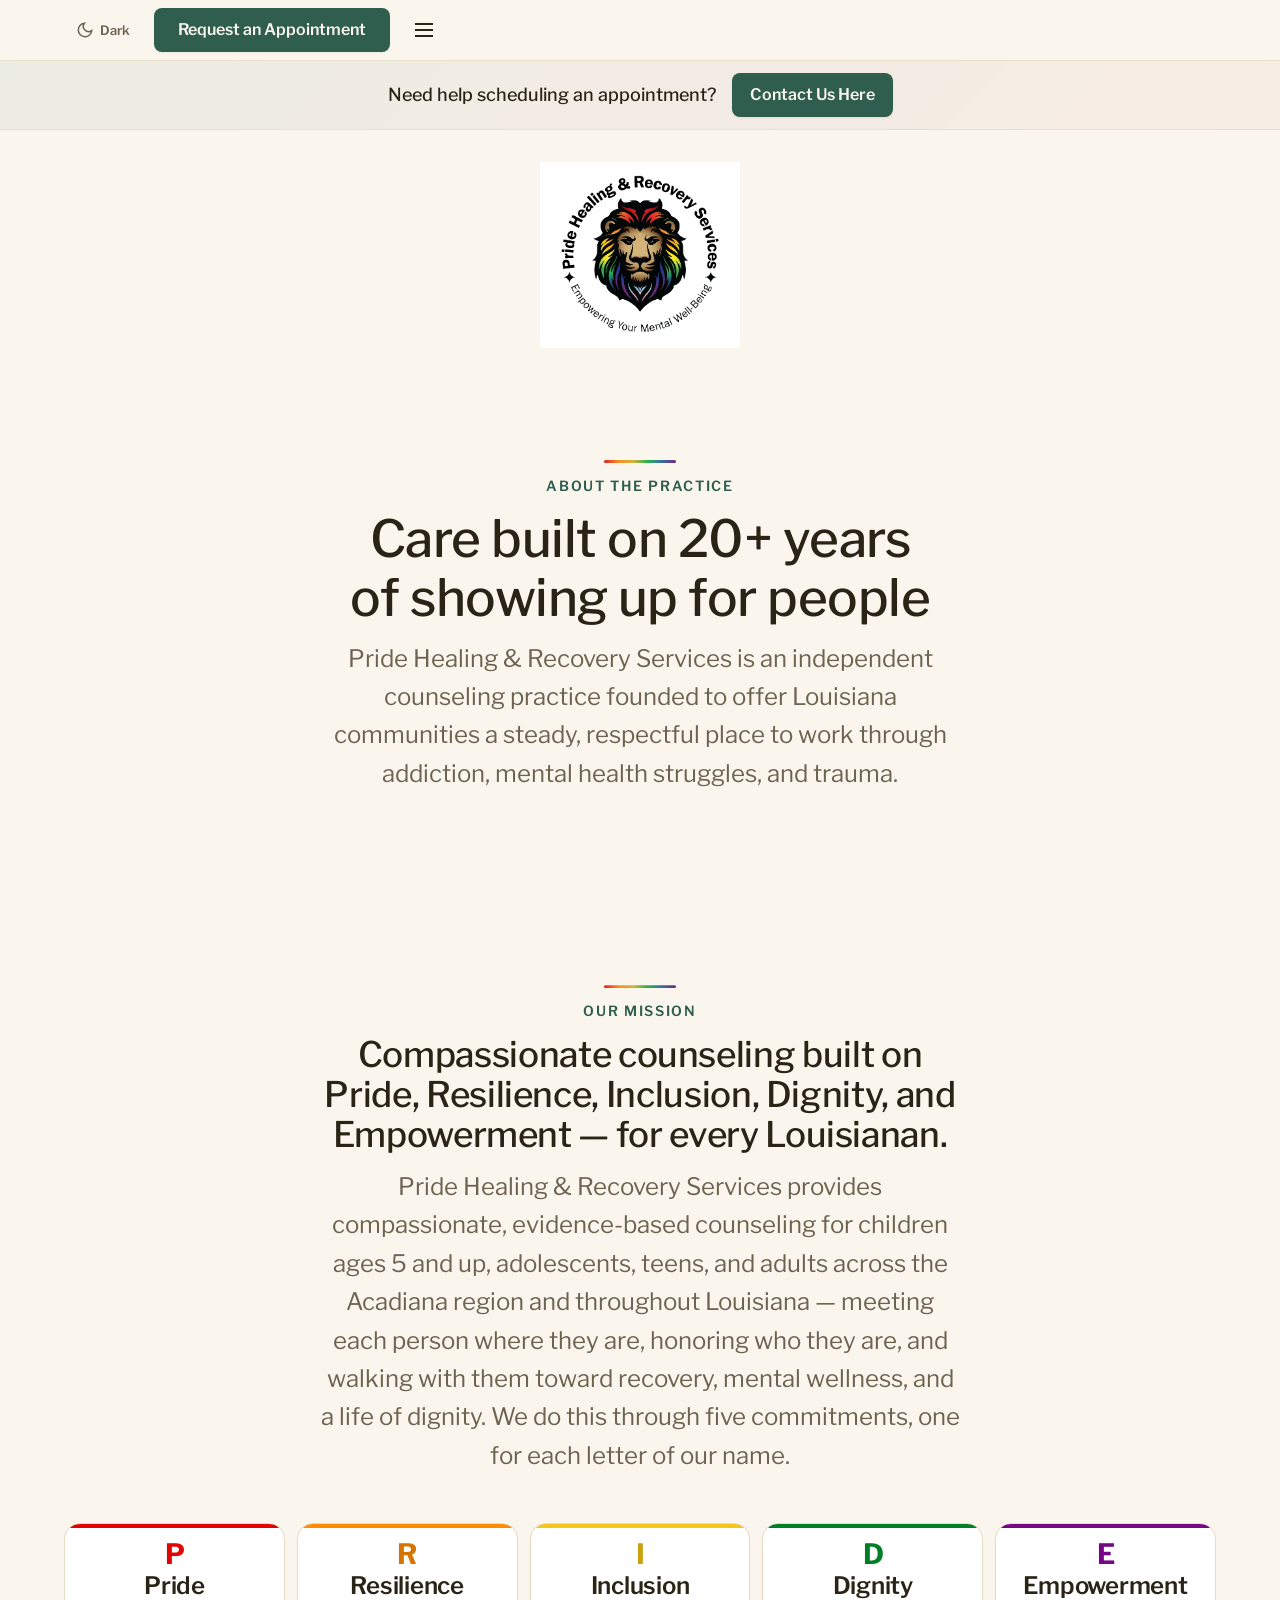
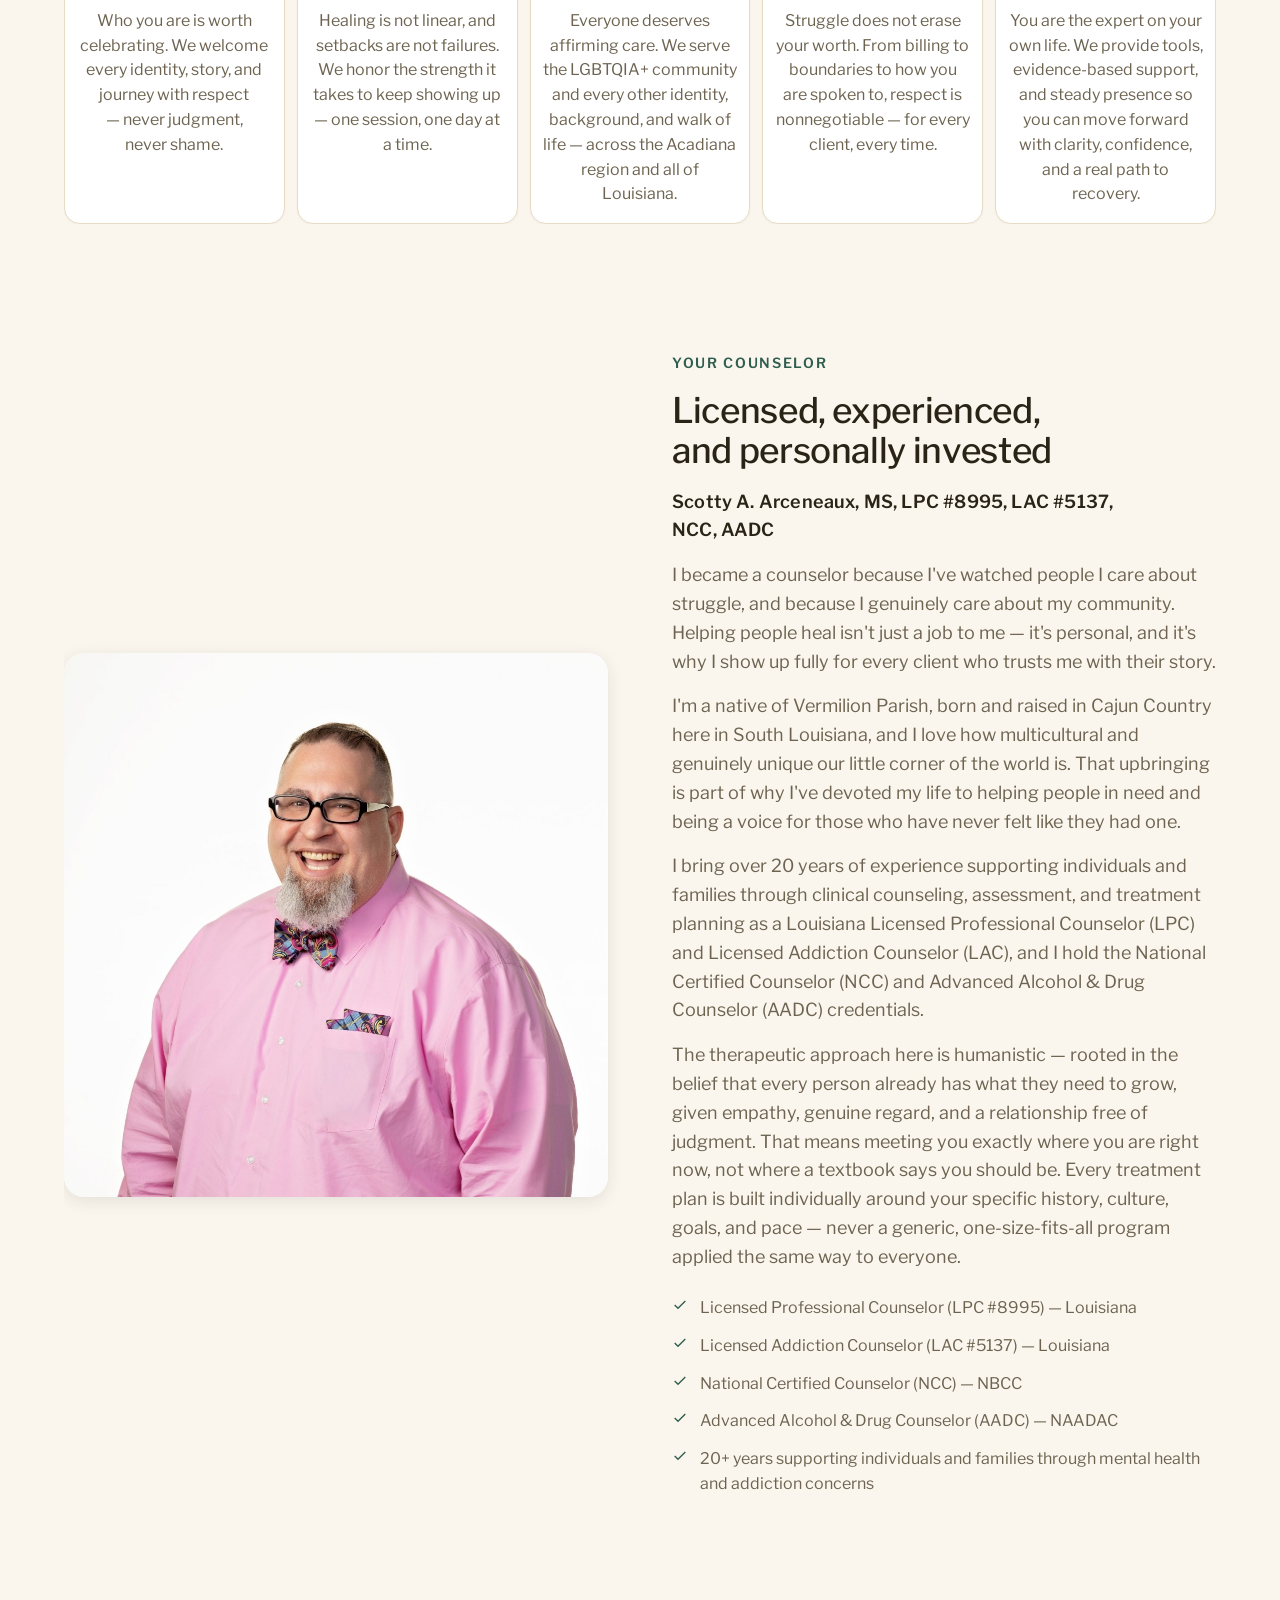
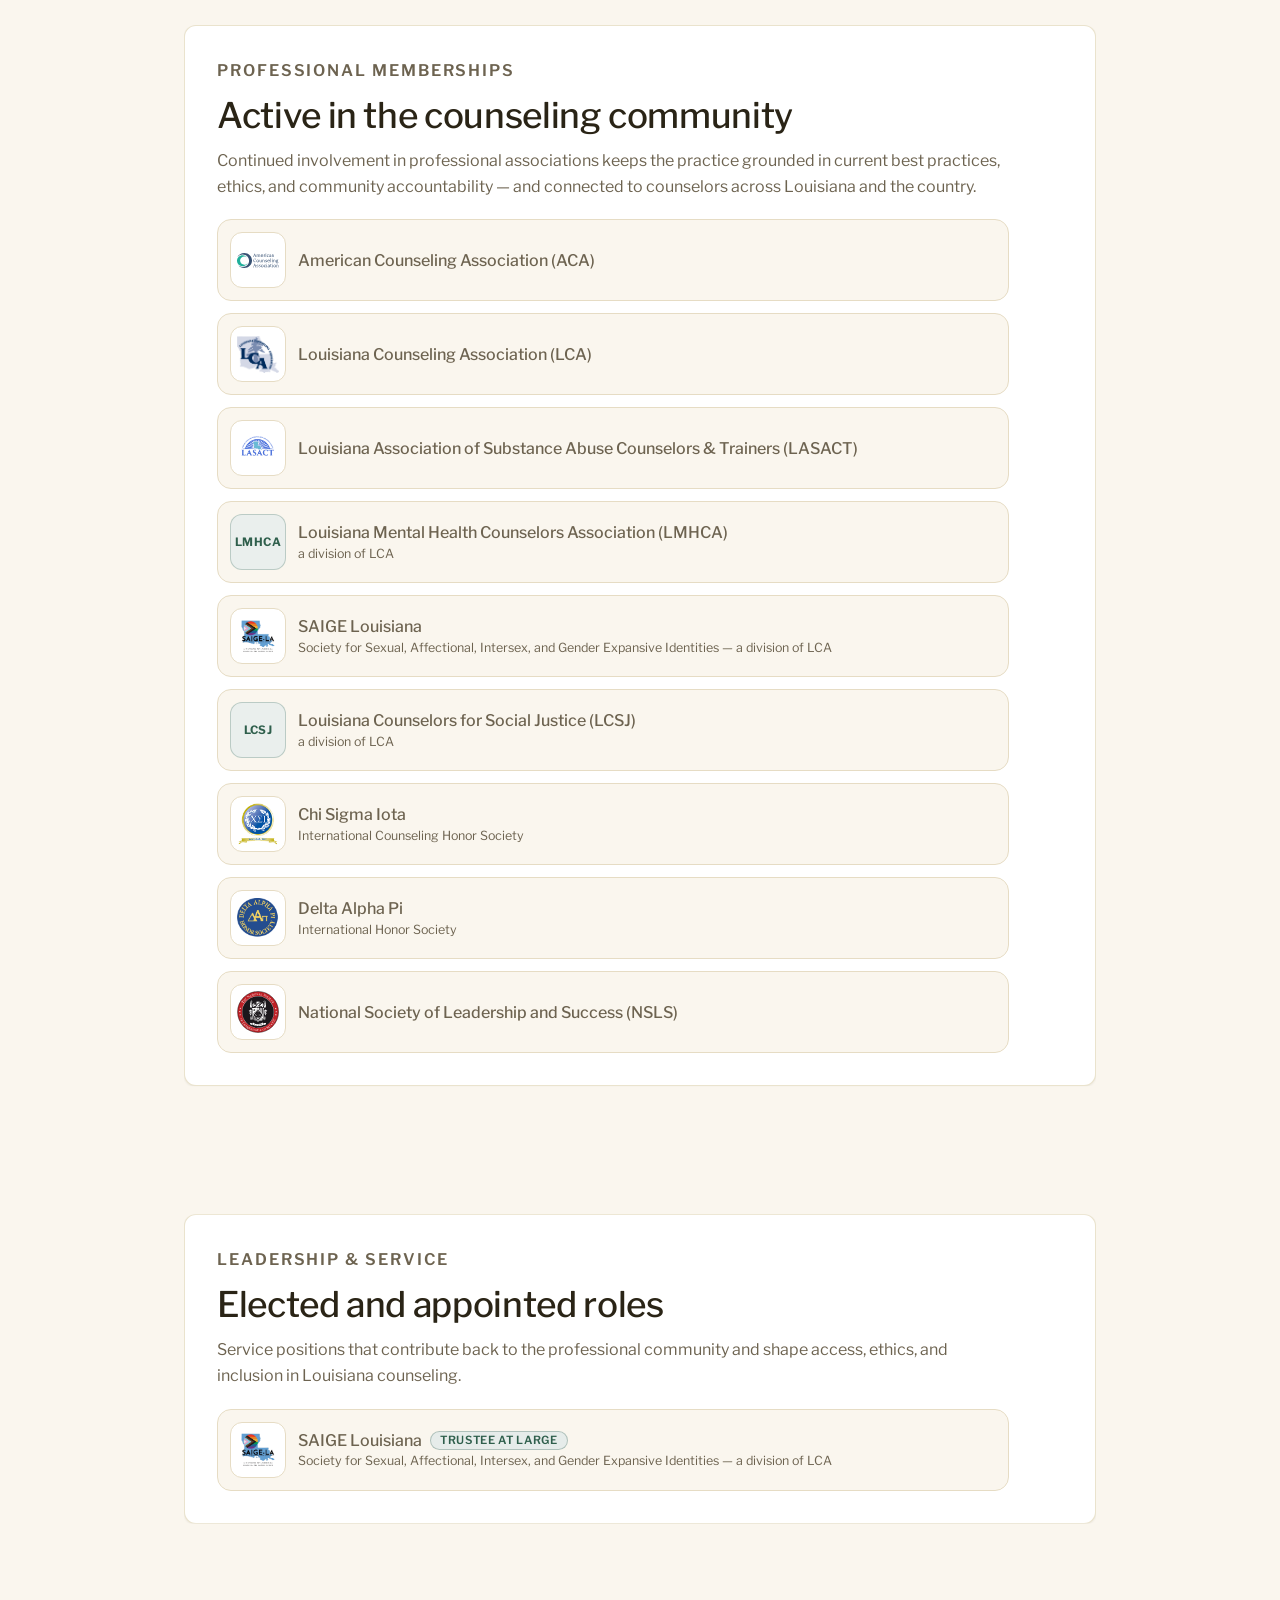
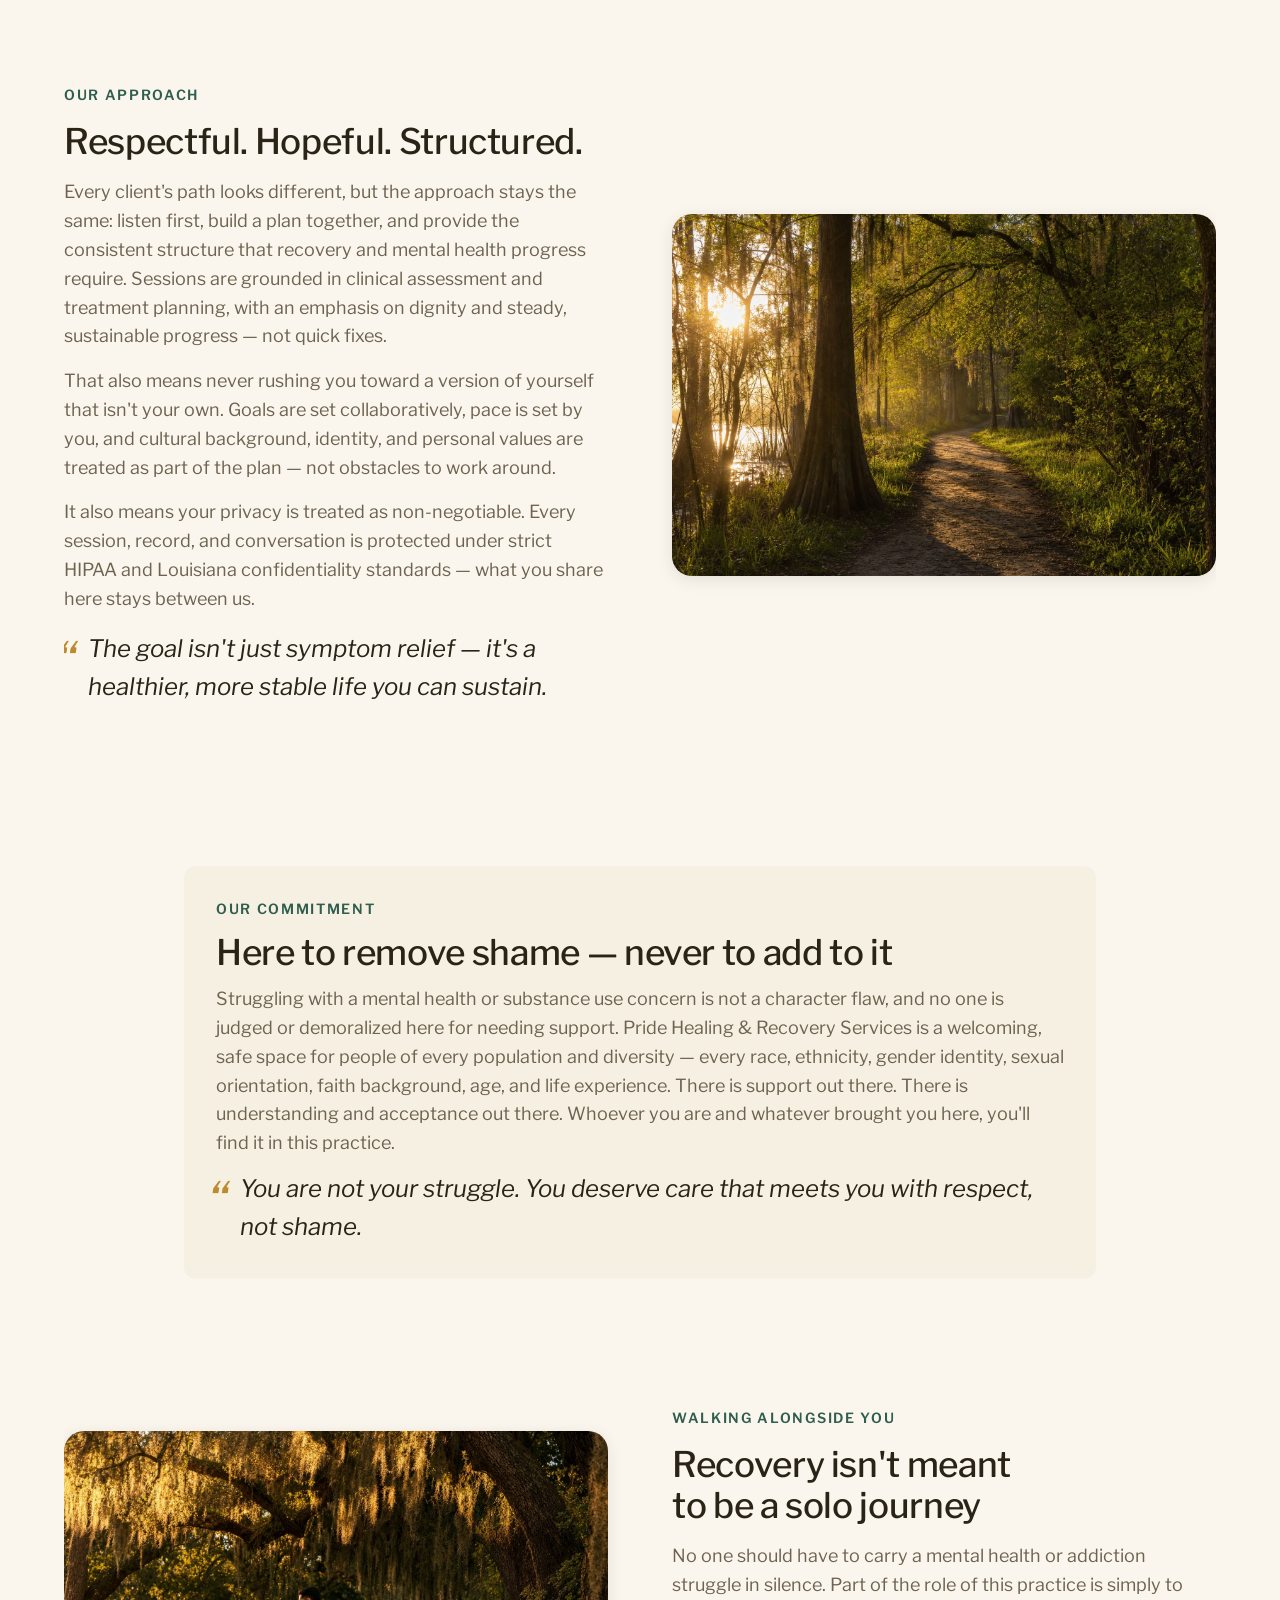
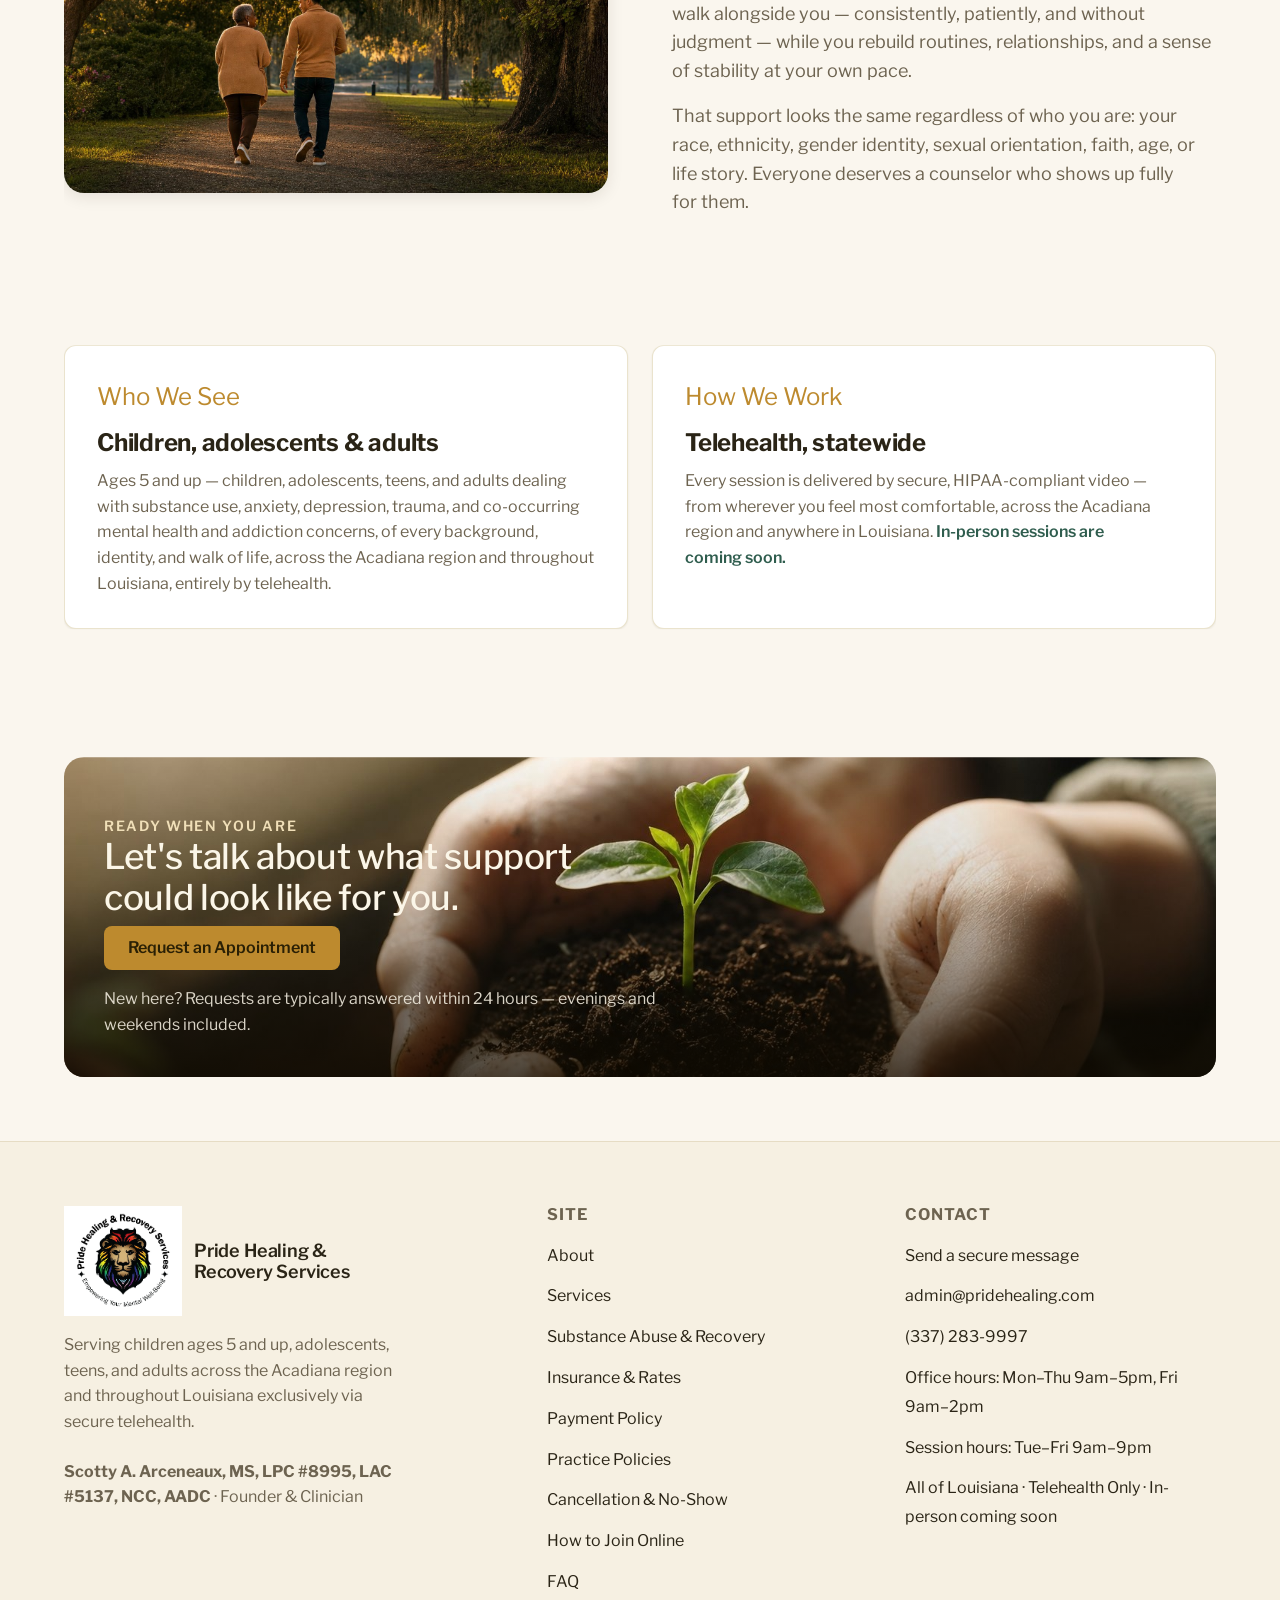
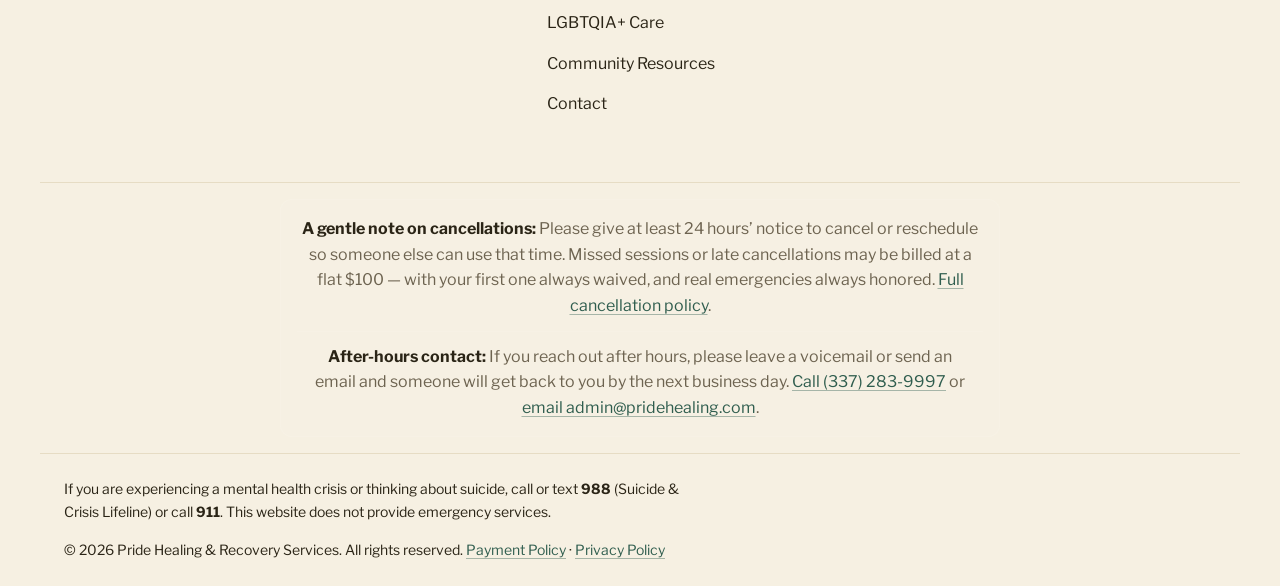
==== commit ea1513dc: "Switch practice contact email to admin@pridehealing.com across all pages Replace every occurrence of" ====
--- a/about.html
+++ b/about.html
@@ -368,7 +368,7 @@
       <h4>Contact</h4>
       <ul role="list">
         <li><a href="https://pridehealing.clientsecure.me/contact-widget" target="_blank" rel="noopener noreferrer">Send a secure message</a></li>
-        <li><a href="mailto:scotty@pridehealing.com">scotty@pridehealing.com</a></li>
+        <li><a href="mailto:admin@pridehealing.com">admin@pridehealing.com</a></li>
         <li><a href="tel:+13372839997">(337) 283-9997</a></li>
         <li><span class="muted" style="font-size:var(--text-sm);">Office hours: Mon&ndash;Thu 9am&ndash;5pm, Fri 9am&ndash;2pm</span></li>
         <li><span class="muted" style="font-size:var(--text-sm);">Session hours: Tue&ndash;Fri 9am&ndash;9pm</span></li>
@@ -379,7 +379,7 @@
   <div class="container footer__bottom footer__bottom--practice-info">
     <div class="footer__practice-info">
       <p class="footer__practice-info-item"><strong>A gentle note on cancellations:</strong> Please give at least 24 hours’ notice to cancel or reschedule so someone else can use that time. Missed sessions or late cancellations may be billed at a flat $100 — with your first one always waived, and real emergencies always honored. <a class="underline-link" href="./cancellation-policy.html">Full cancellation policy</a>.</p>
-      <p class="footer__practice-info-item"><strong>After-hours contact:</strong> If you reach out after hours, please leave a voicemail or send an email and someone will get back to you by the next business day. <a class="underline-link" href="tel:+13372839997">Call (337) 283-9997</a> or <a class="underline-link" href="mailto:scotty@pridehealing.com">email scotty@pridehealing.com</a>.</p>
+      <p class="footer__practice-info-item"><strong>After-hours contact:</strong> If you reach out after hours, please leave a voicemail or send an email and someone will get back to you by the next business day. <a class="underline-link" href="tel:+13372839997">Call (337) 283-9997</a> or <a class="underline-link" href="mailto:admin@pridehealing.com">email admin@pridehealing.com</a>.</p>
     </div>
   </div>
   <div class="container footer__bottom">
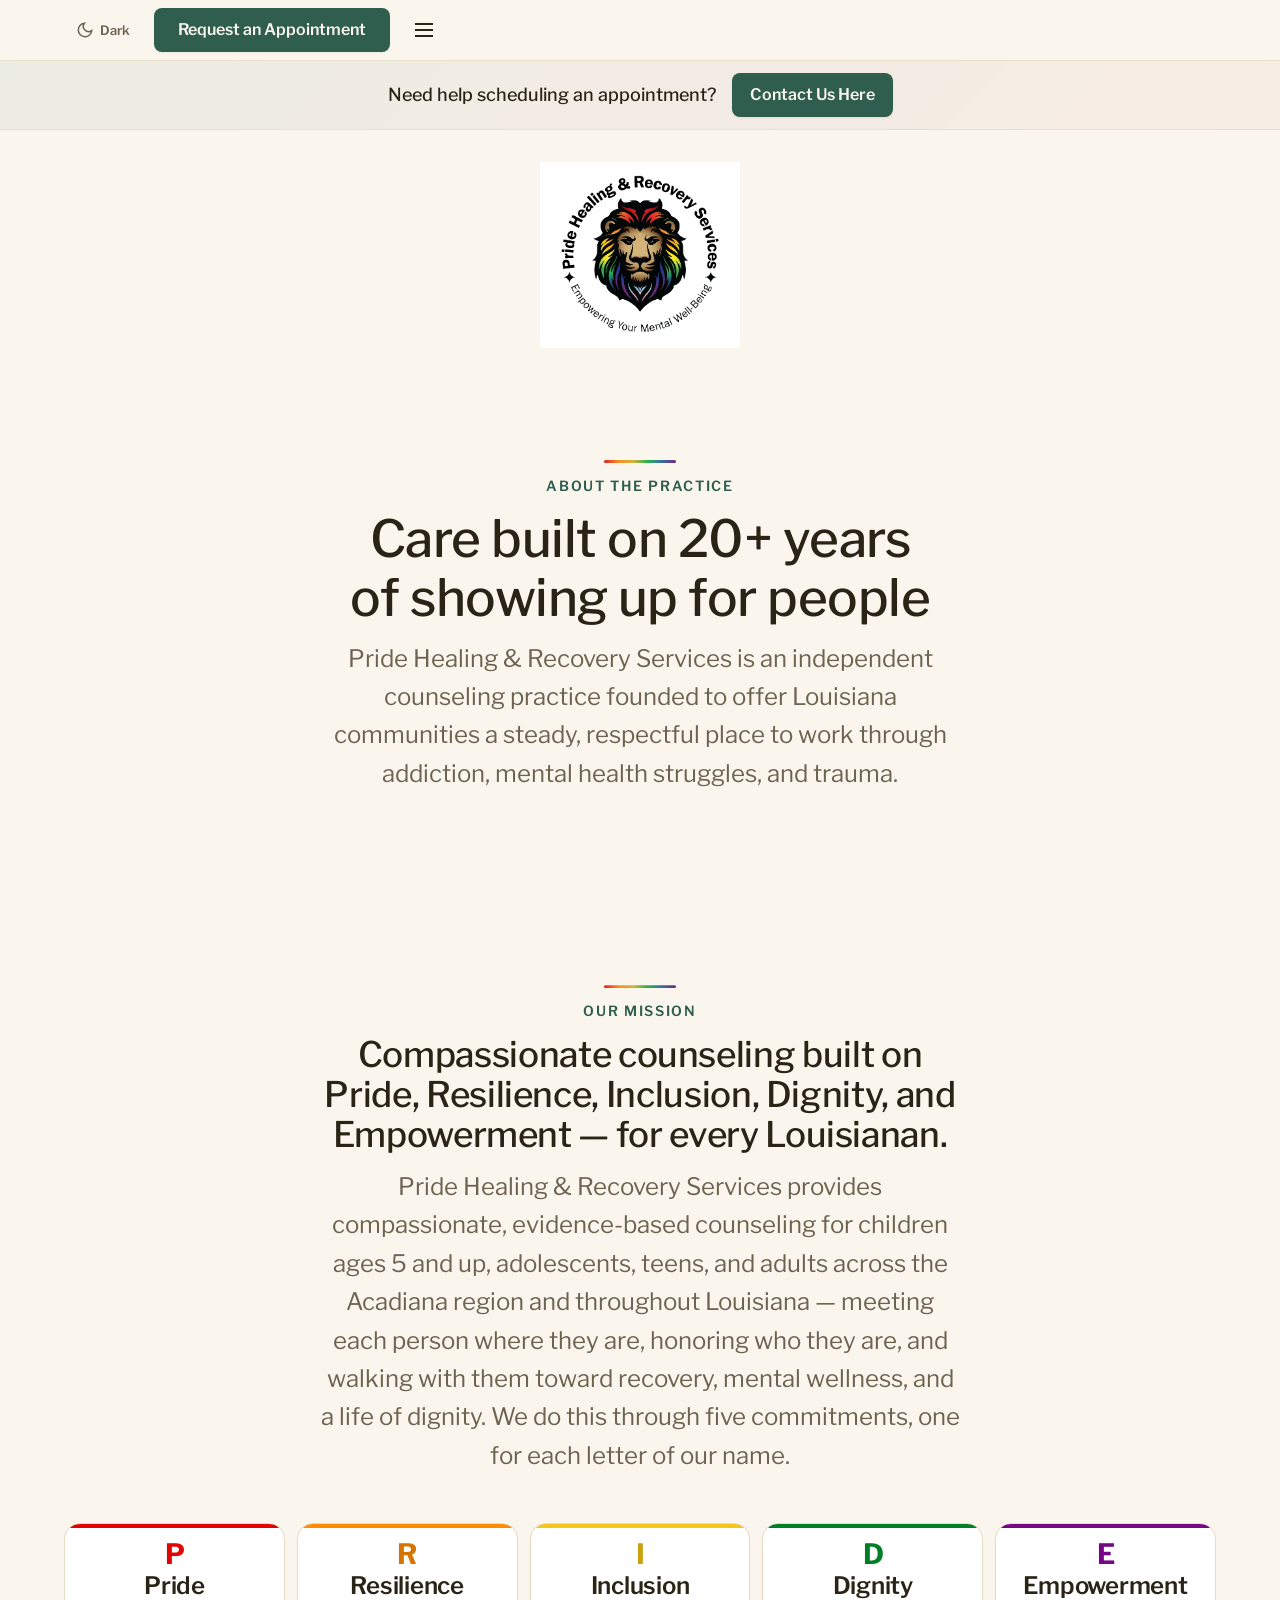
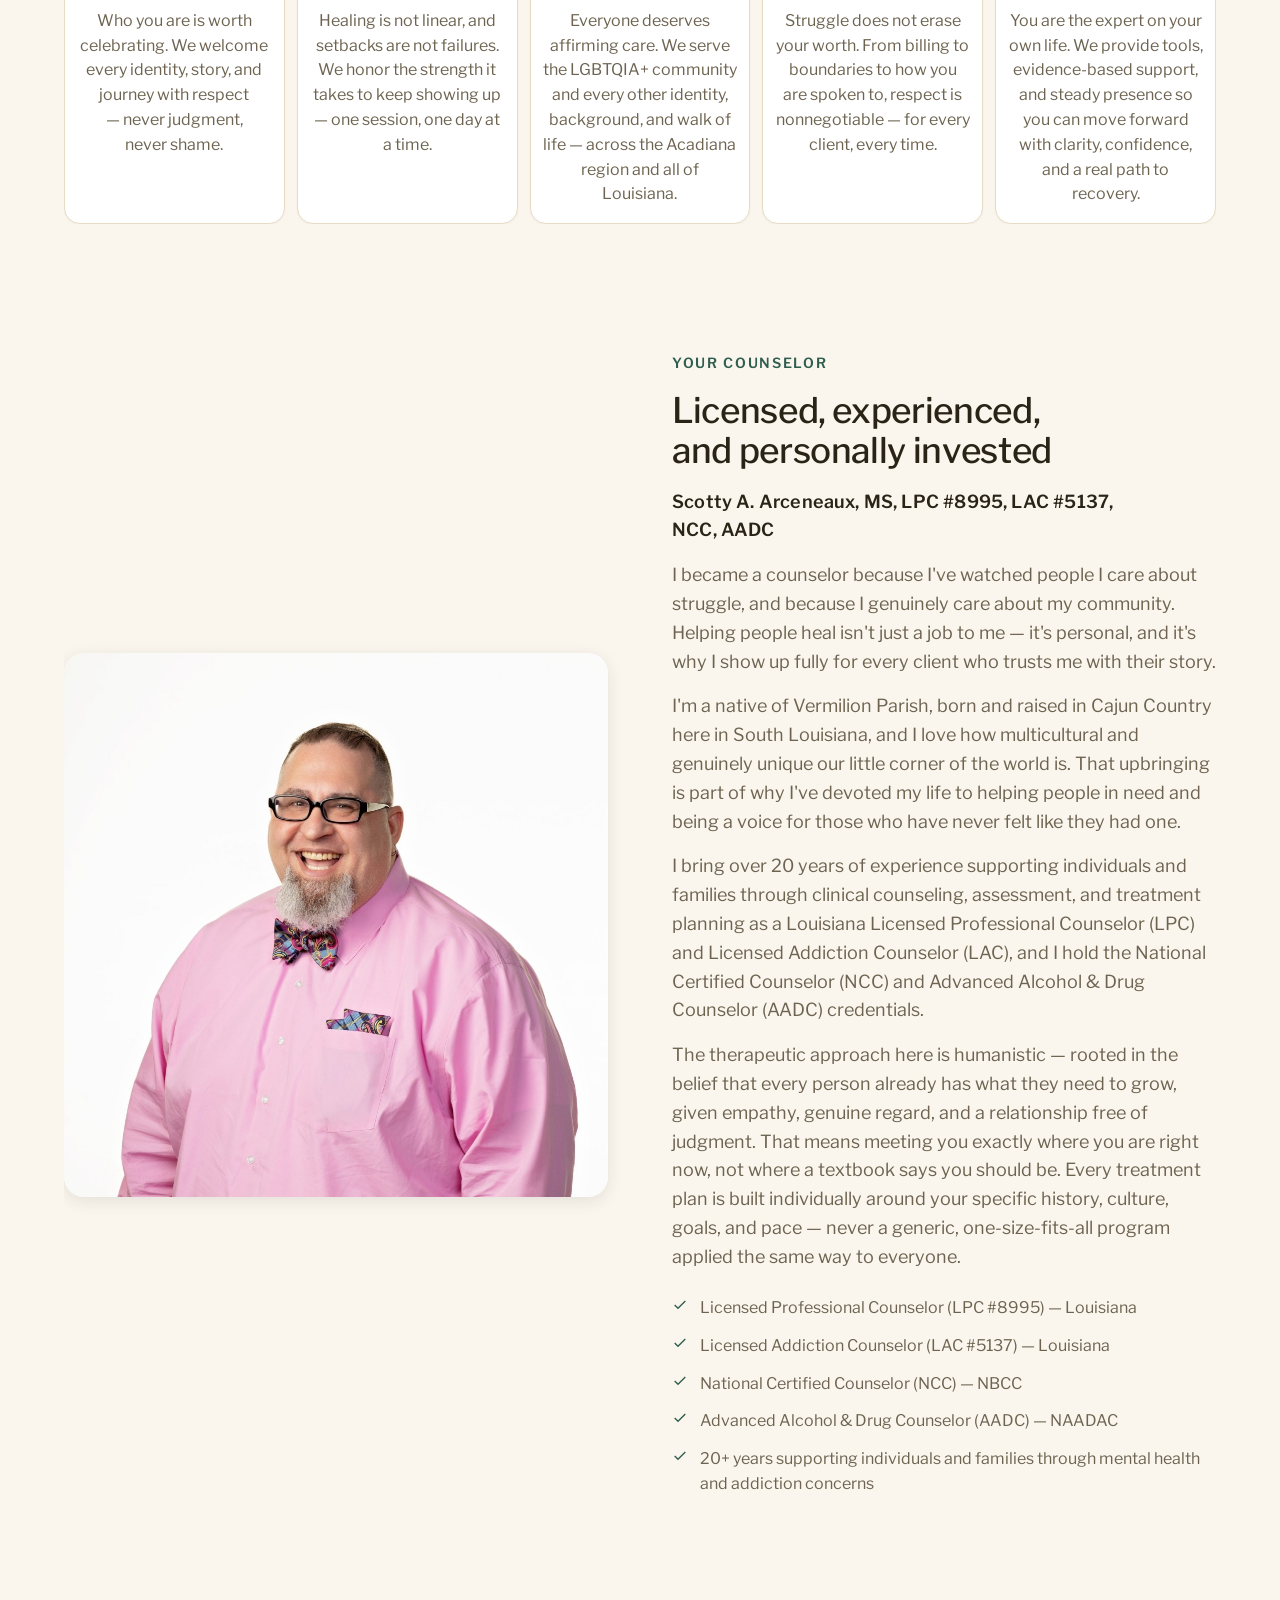
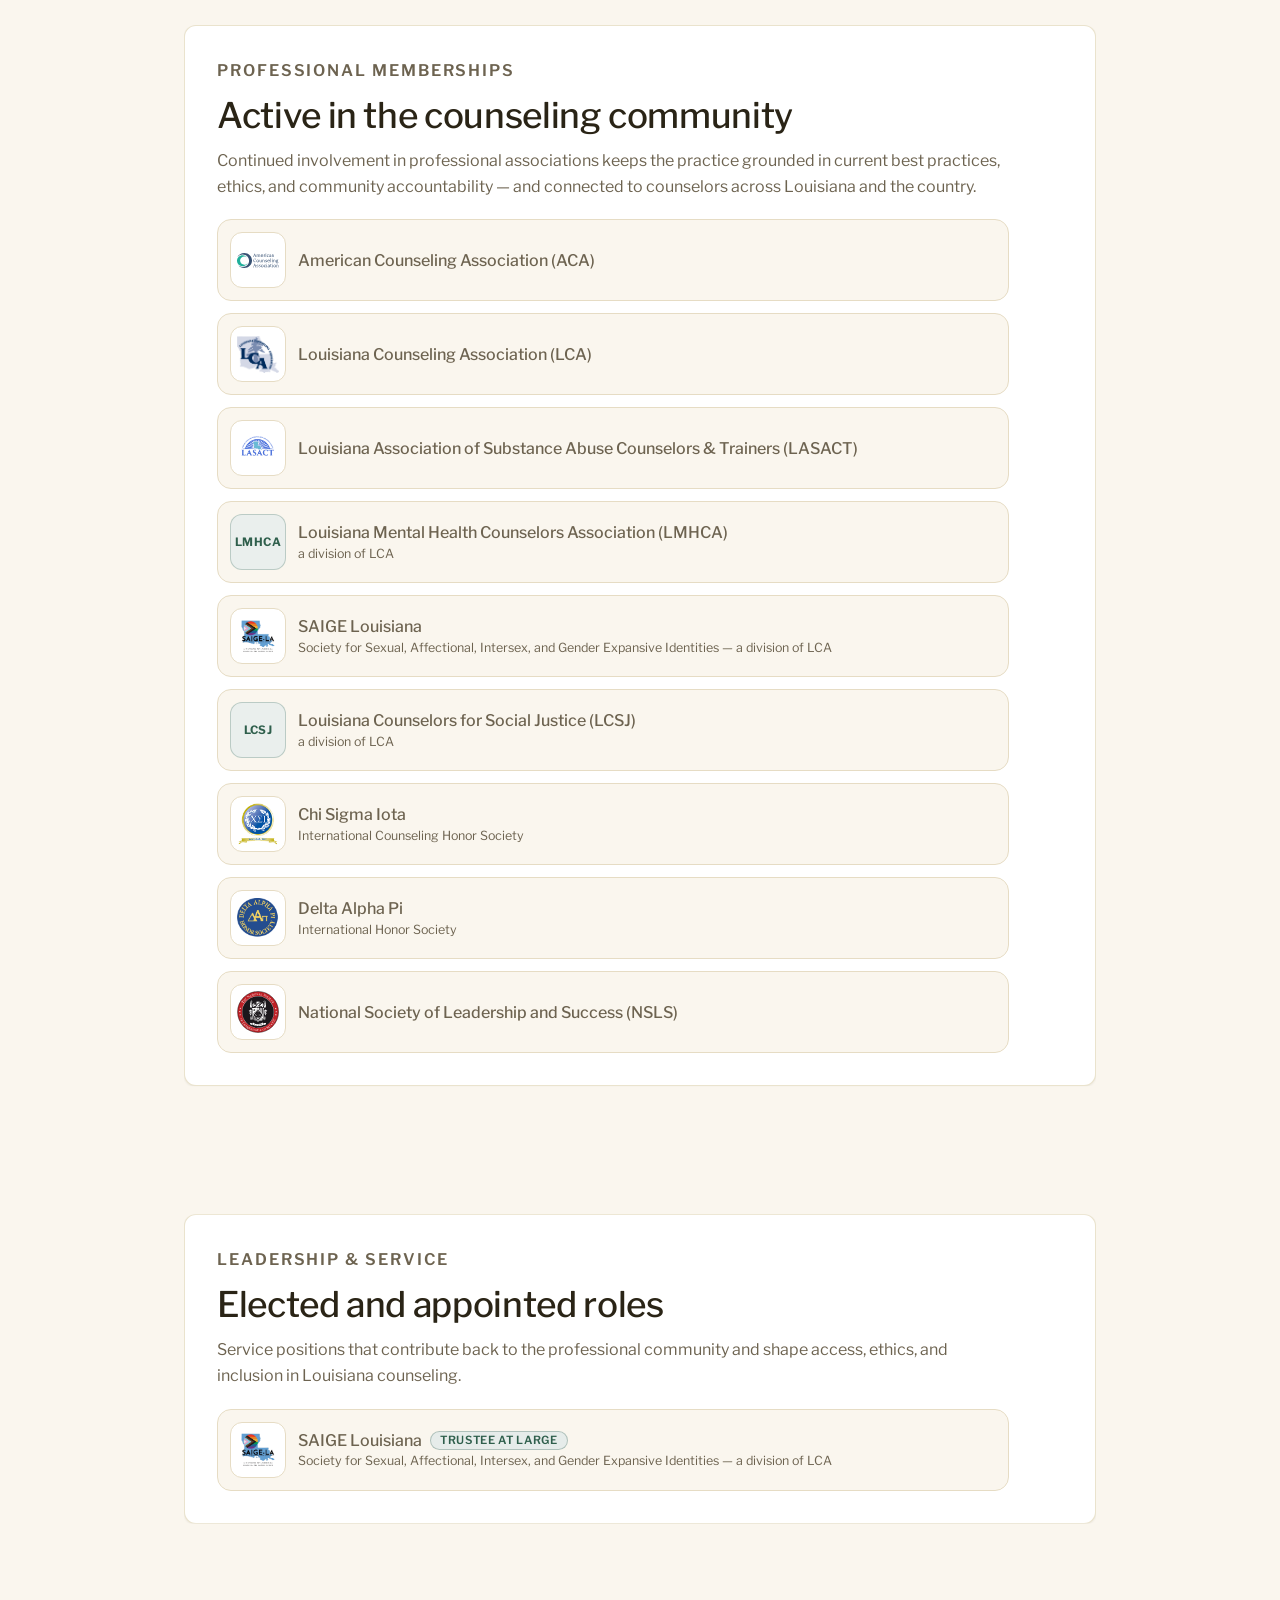
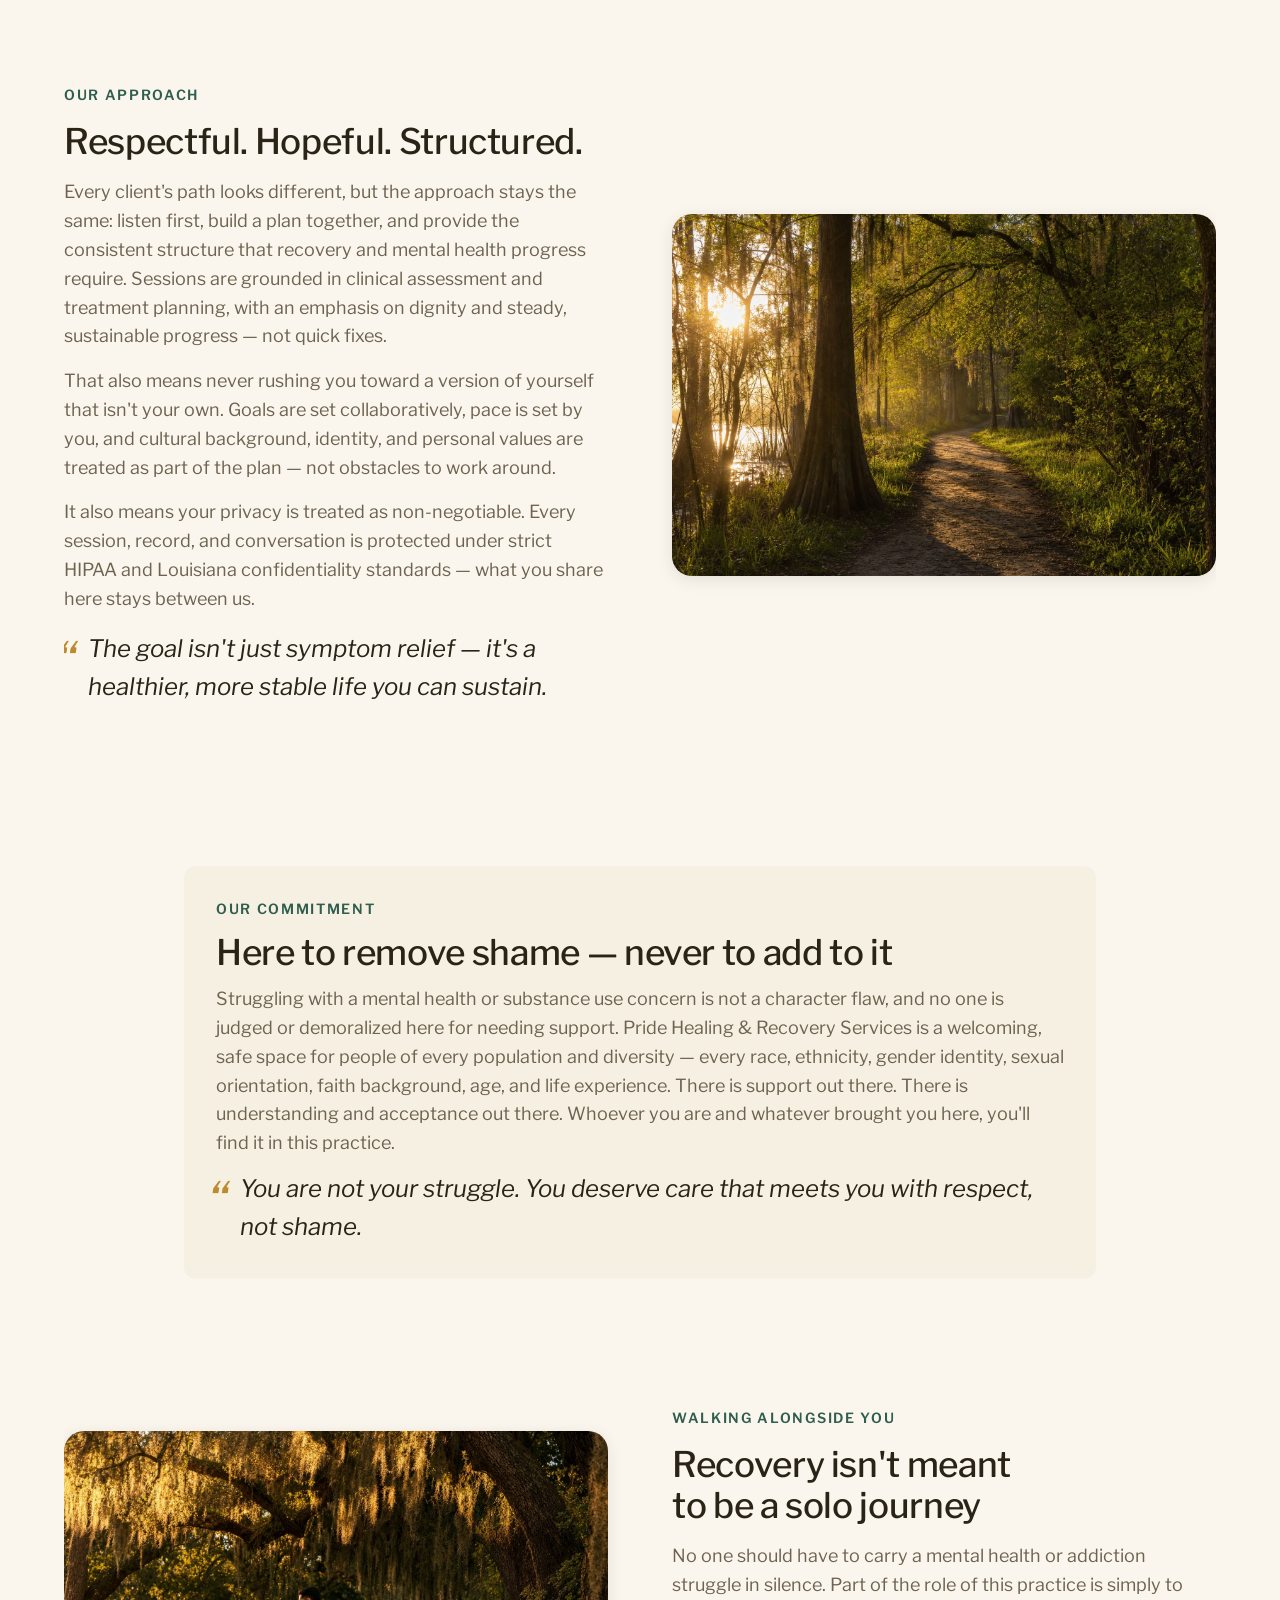
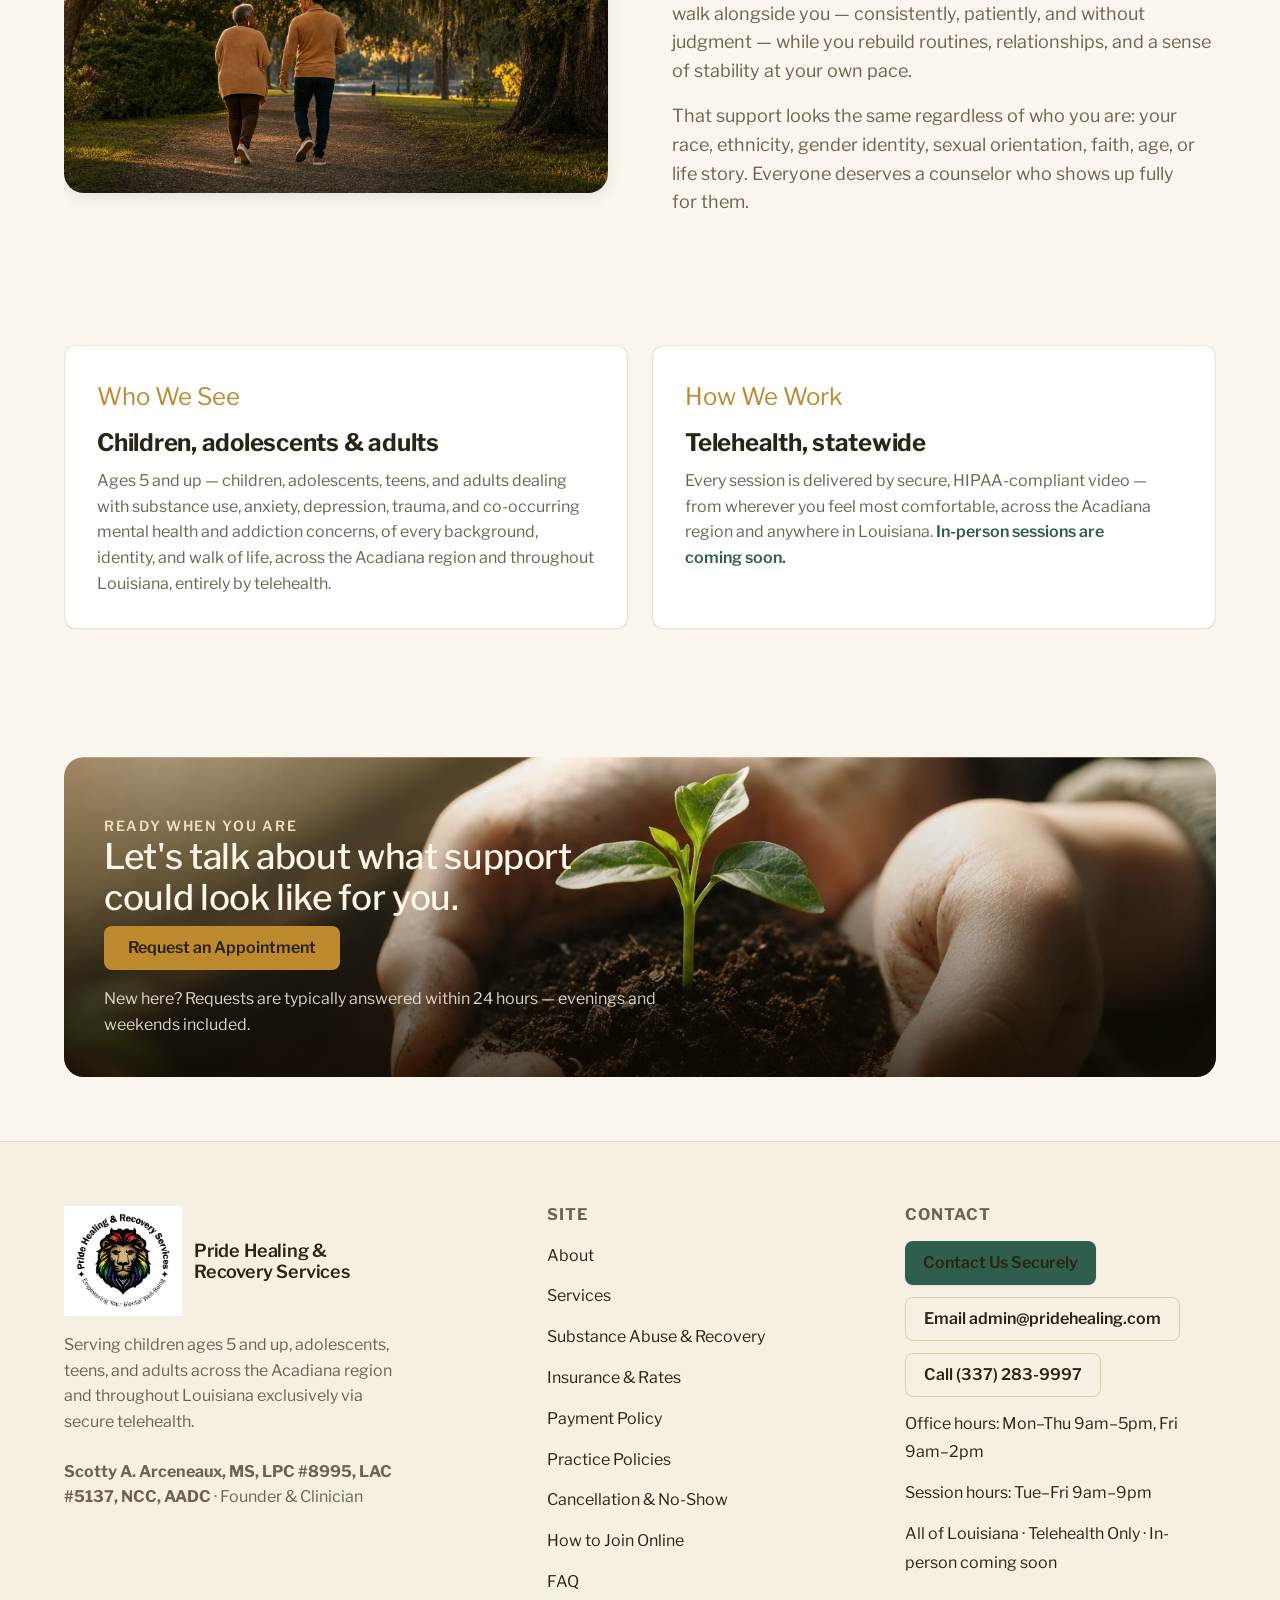
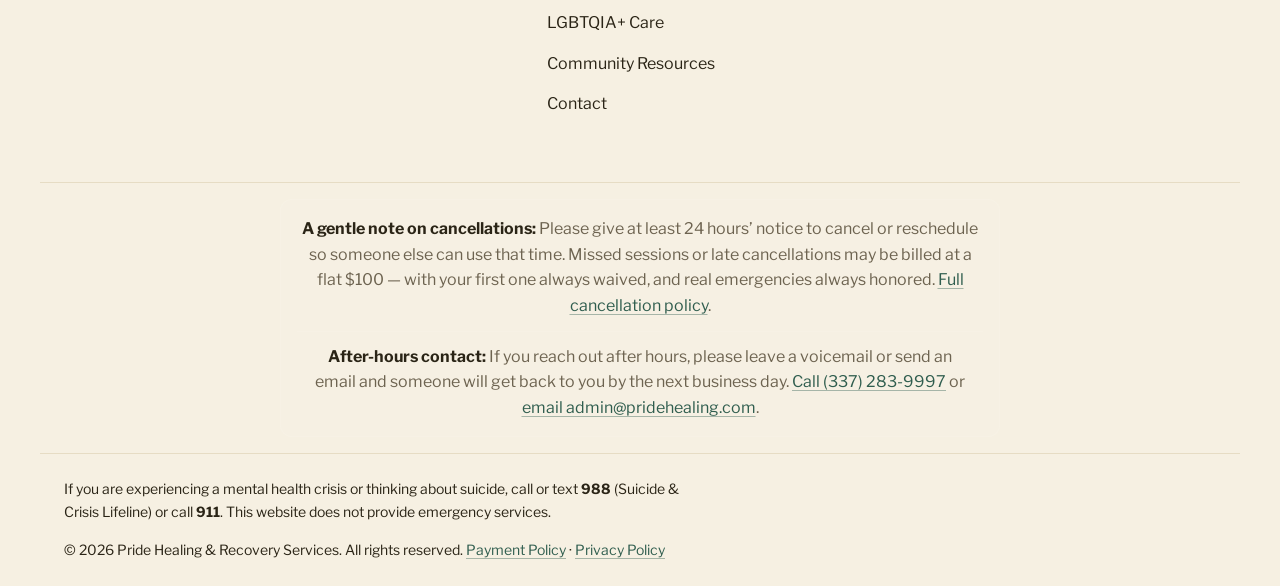
==== commit dc5751bc: "Style footer Contact row as small buttons (widget + email + phone) Convert the plain-text footer Con" ====
--- a/about.html
+++ b/about.html
@@ -367,9 +367,9 @@
     <div class="footer__col">
       <h4>Contact</h4>
       <ul role="list">
-        <li><a href="https://pridehealing.clientsecure.me/contact-widget" target="_blank" rel="noopener noreferrer">Send a secure message</a></li>
-        <li><a href="mailto:admin@pridehealing.com">admin@pridehealing.com</a></li>
-        <li><a href="tel:+13372839997">(337) 283-9997</a></li>
+        <li><a class="btn btn--primary btn--sm" href="https://pridehealing.clientsecure.me/contact-widget" target="_blank" rel="noopener noreferrer">Contact Us Securely</a></li>
+        <li><a class="btn btn--outline btn--sm" href="mailto:admin@pridehealing.com">Email admin@pridehealing.com</a></li>
+        <li><a class="btn btn--outline btn--sm" href="tel:+13372839997">Call (337) 283-9997</a></li>
         <li><span class="muted" style="font-size:var(--text-sm);">Office hours: Mon&ndash;Thu 9am&ndash;5pm, Fri 9am&ndash;2pm</span></li>
         <li><span class="muted" style="font-size:var(--text-sm);">Session hours: Tue&ndash;Fri 9am&ndash;9pm</span></li>
         <li><span class="muted" style="font-size:var(--text-sm);">All of Louisiana &middot; Telehealth Only &middot; In-person coming soon</span></li>
--- a/style.css
+++ b/style.css
@@ -1560,6 +1560,20 @@
 .footer__col a:hover {
   color: var(--color-primary);
 }
+.footer__col li .btn {
+  display: inline-flex;
+  align-items: center;
+  justify-content: center;
+  width: auto;
+  max-width: 100%;
+  white-space: nowrap;
+}
+.footer__col li .btn:hover {
+  color: var(--color-primary);
+}
+.footer__col li .btn--primary:hover {
+  color: #fff;
+}
 .footer__bottom {
   border-top: 1px solid var(--color-divider);
   padding-block: var(--space-6);
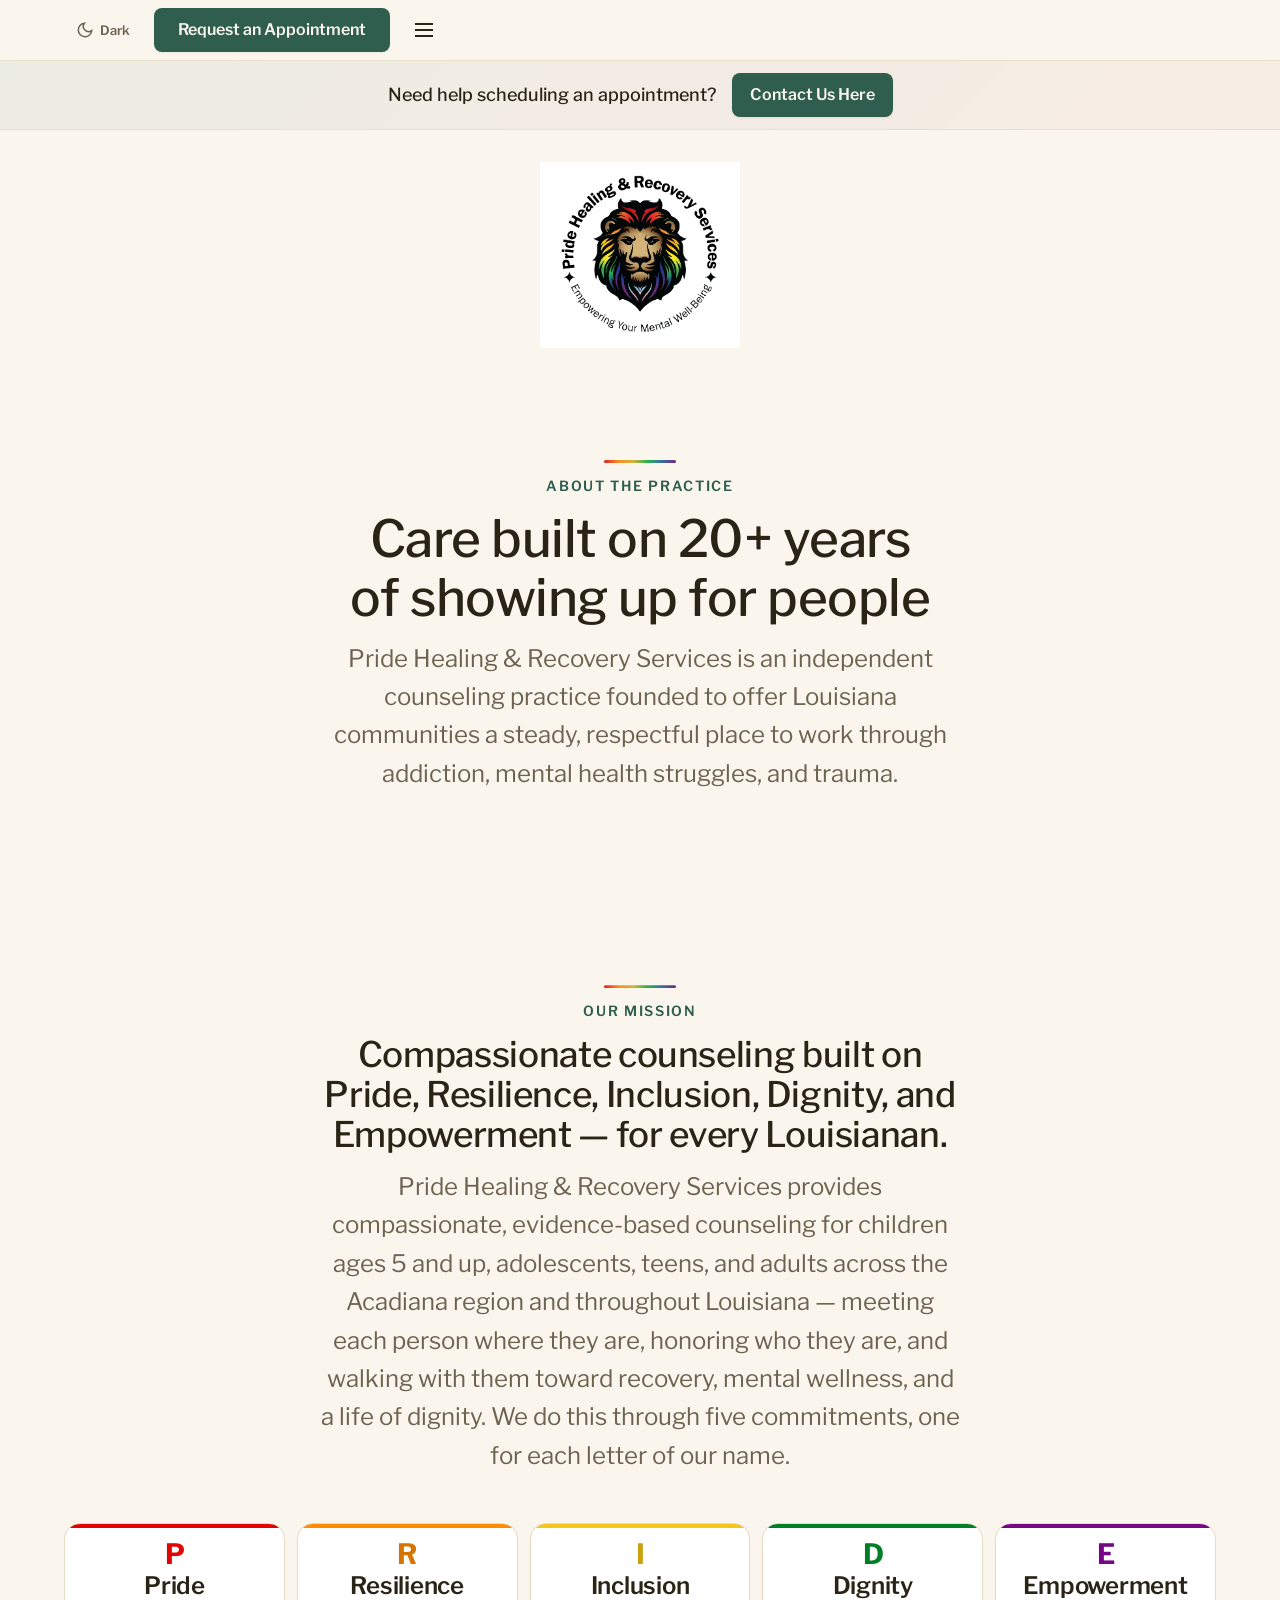
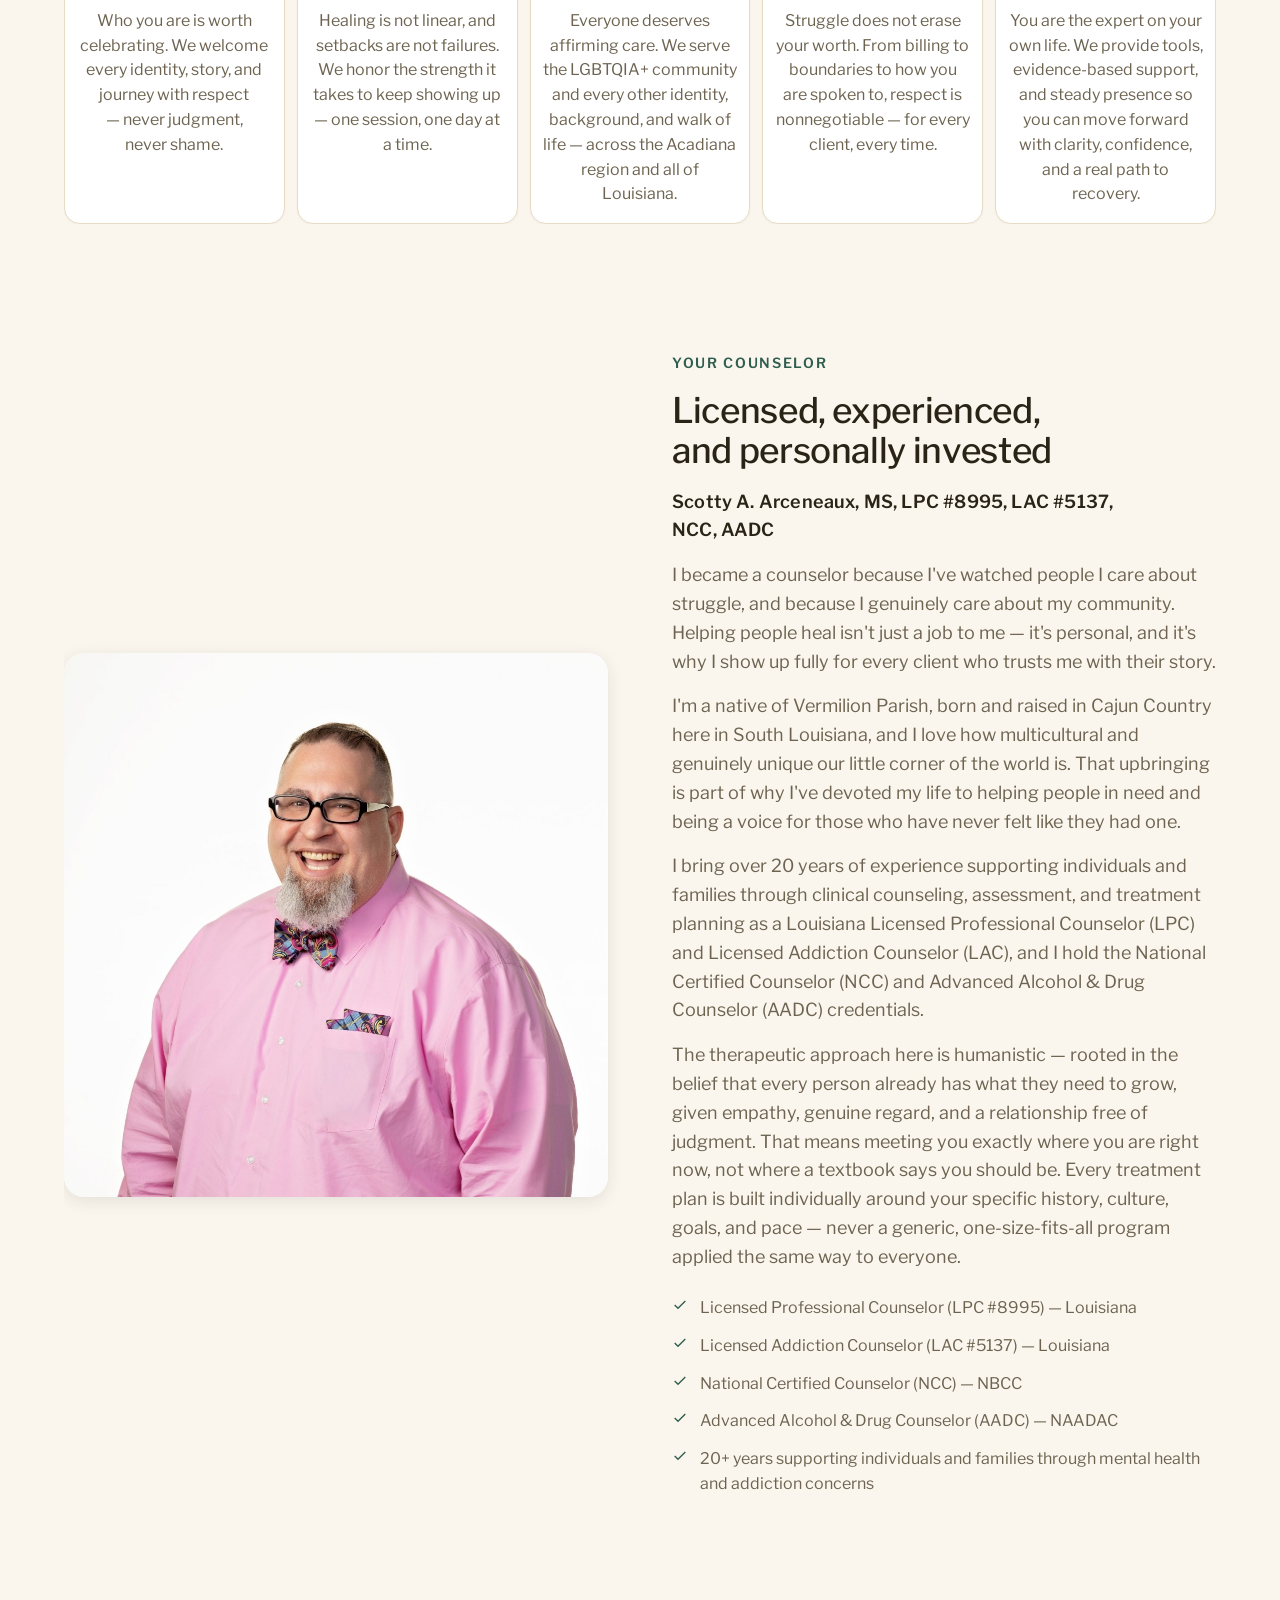
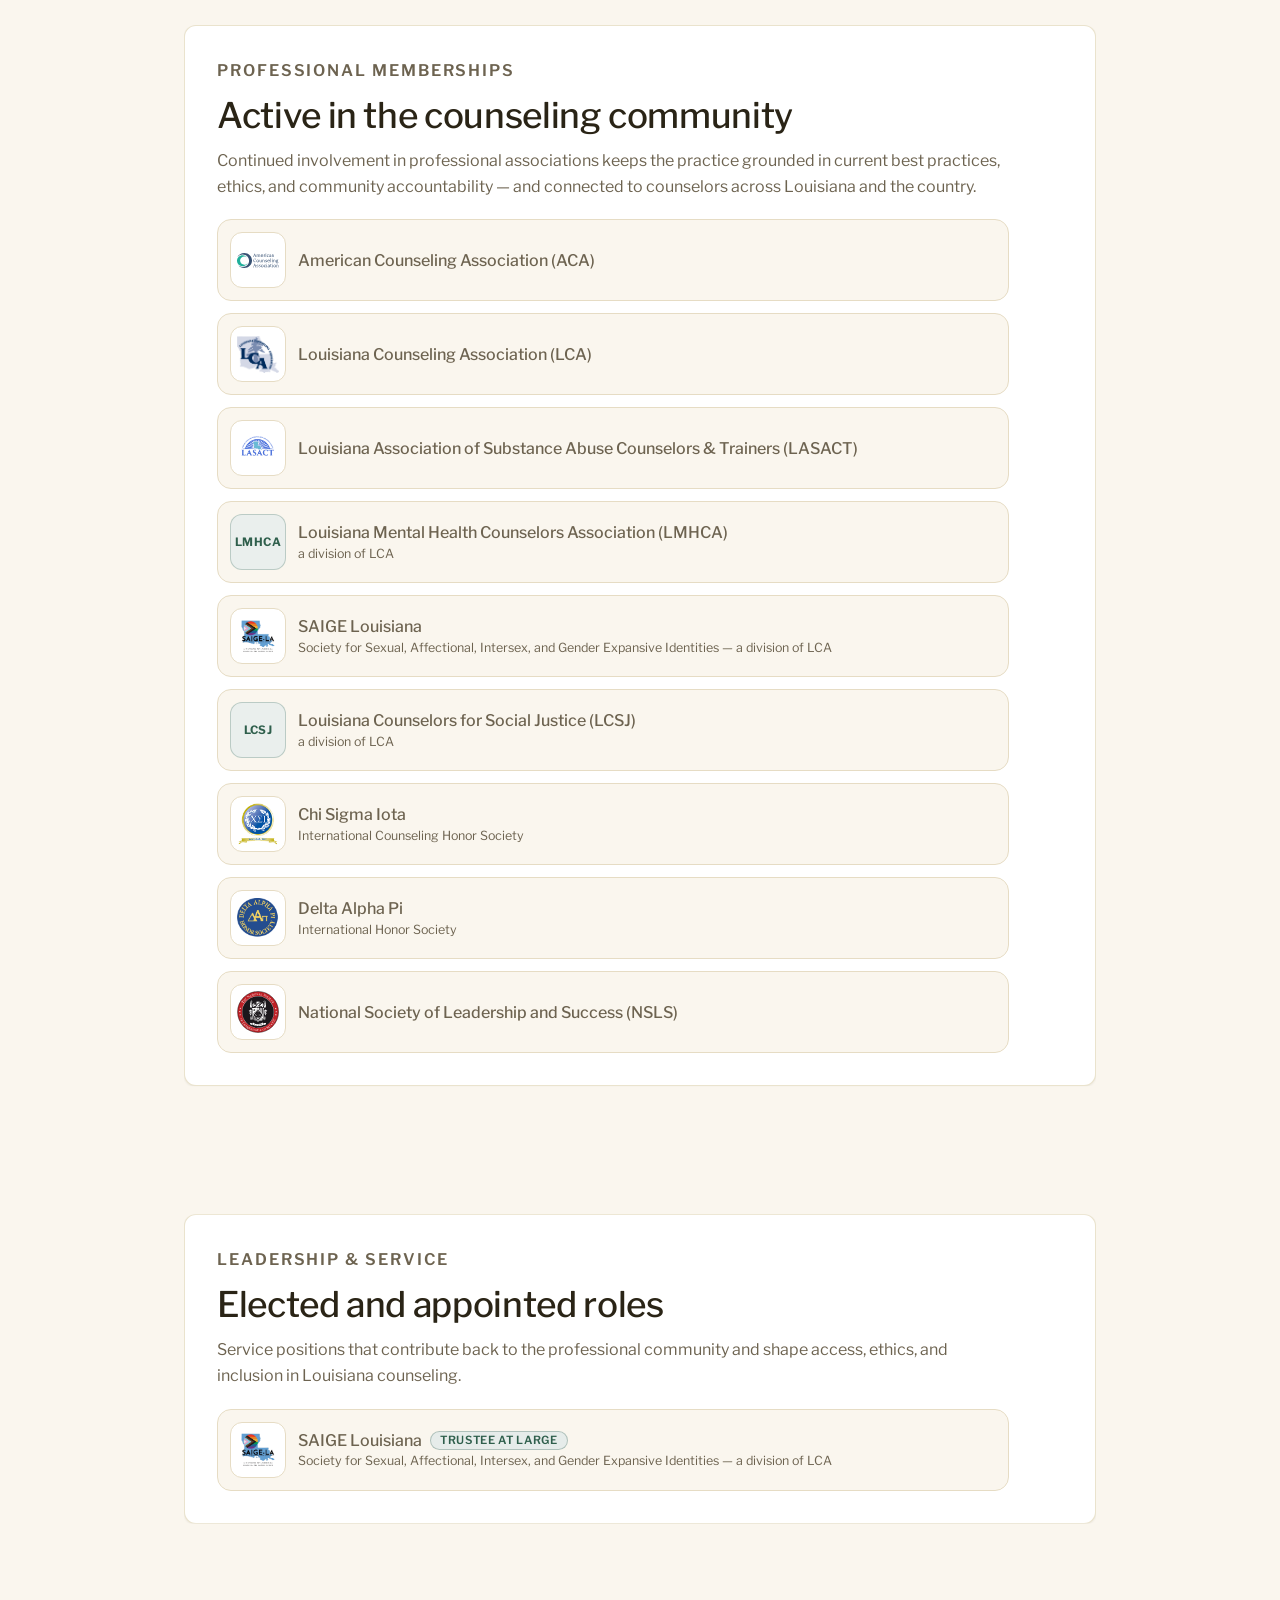
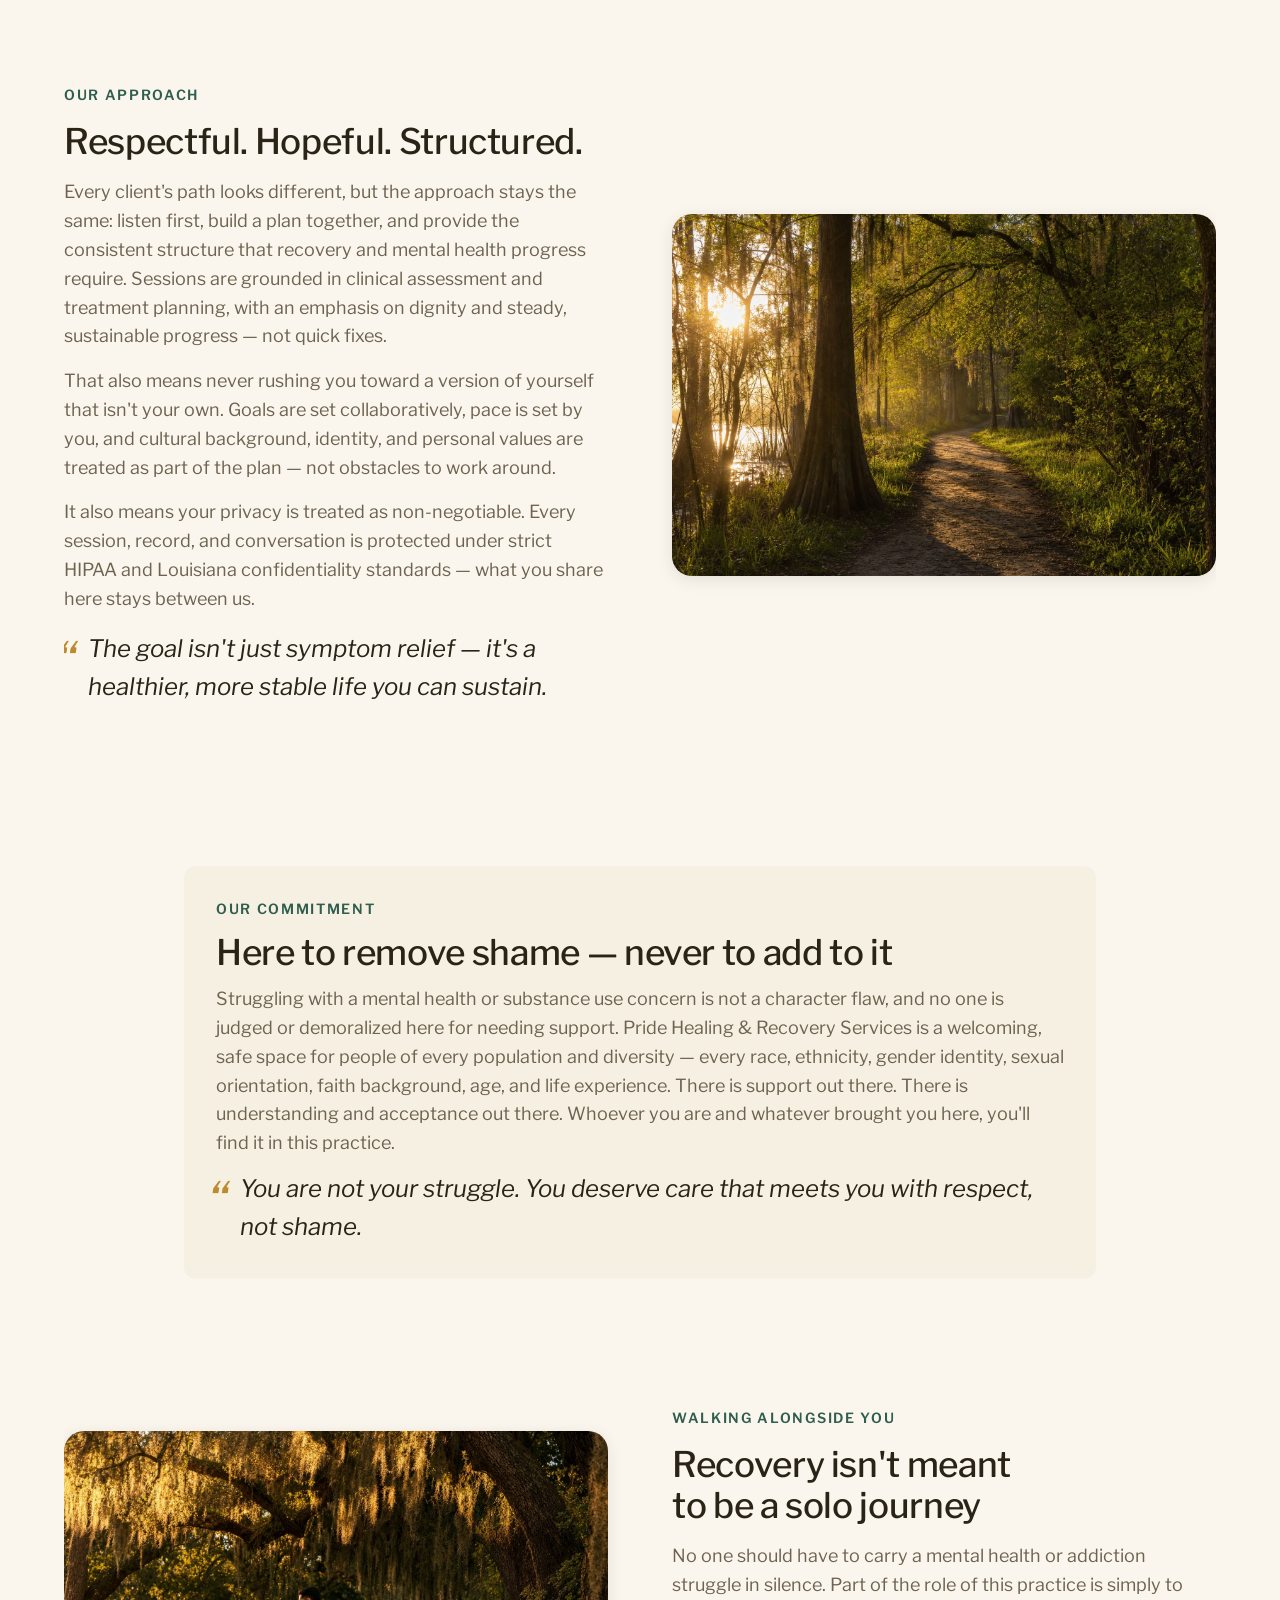
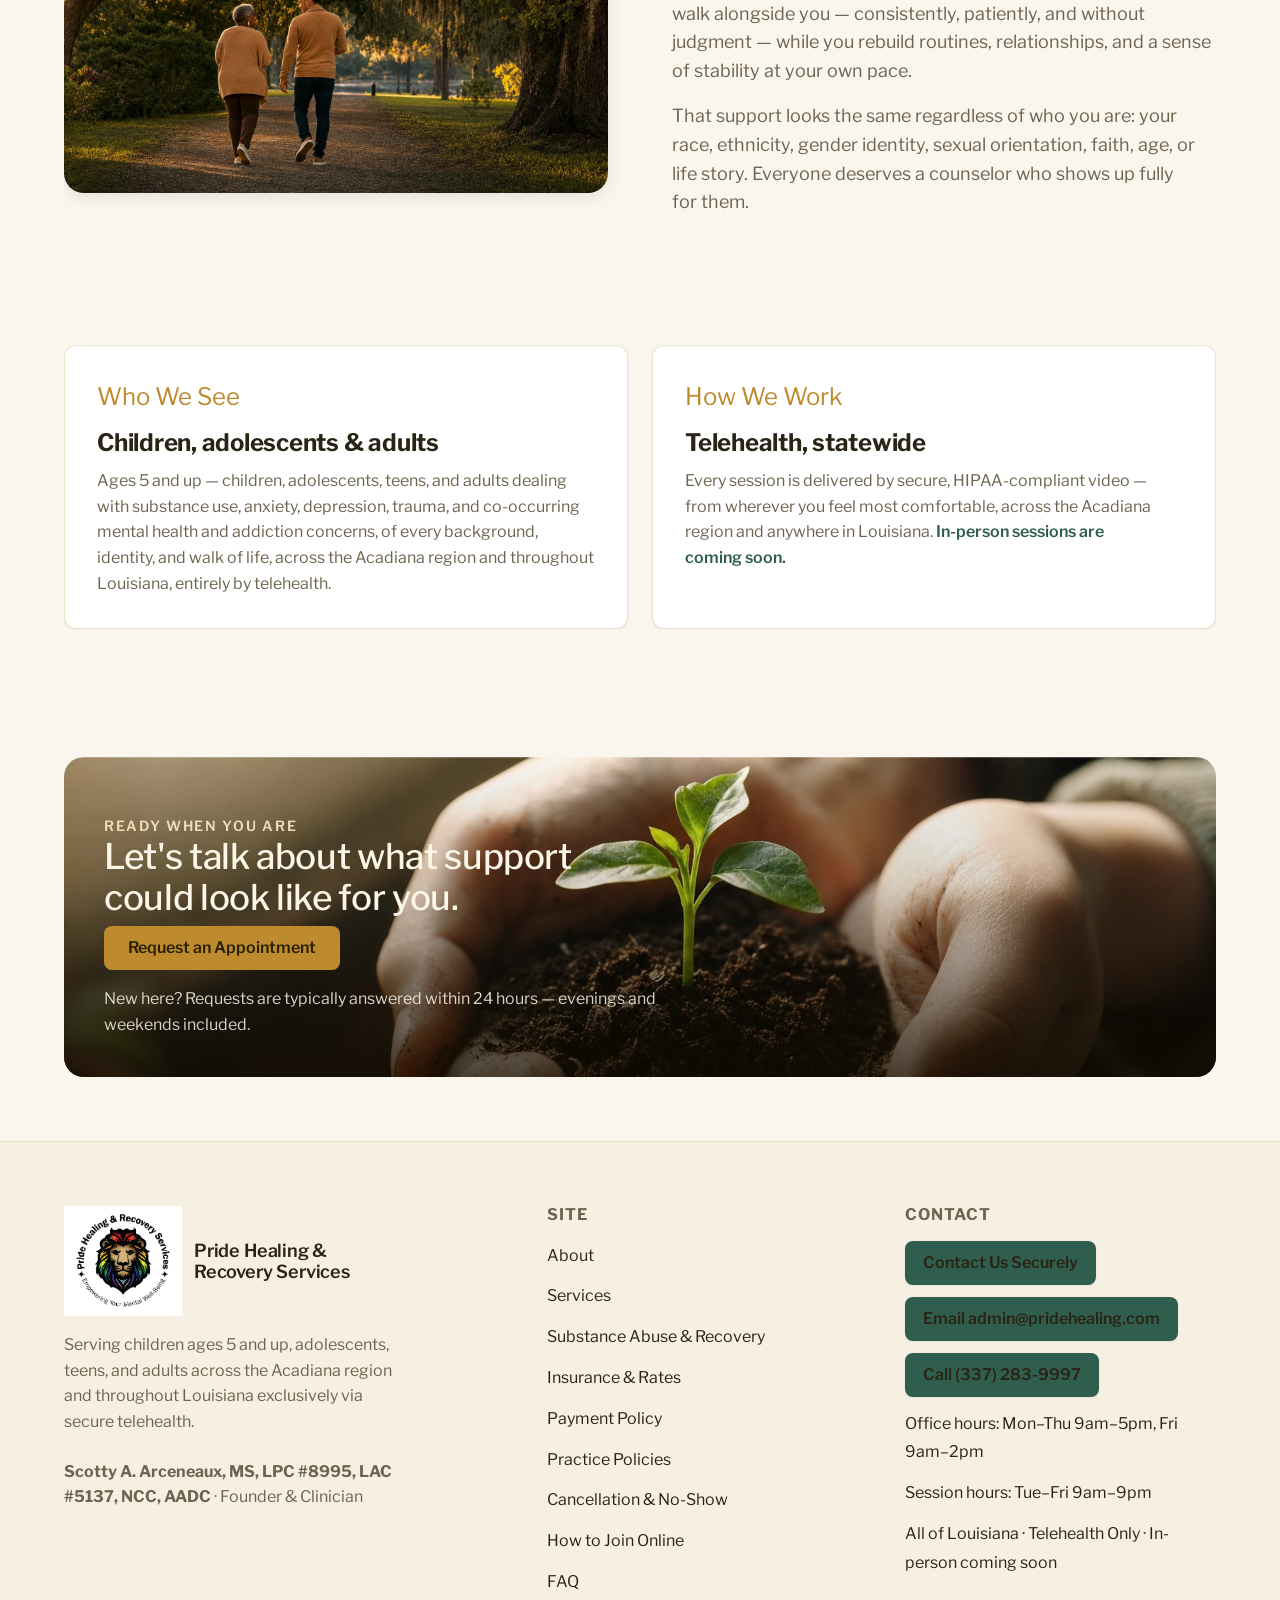
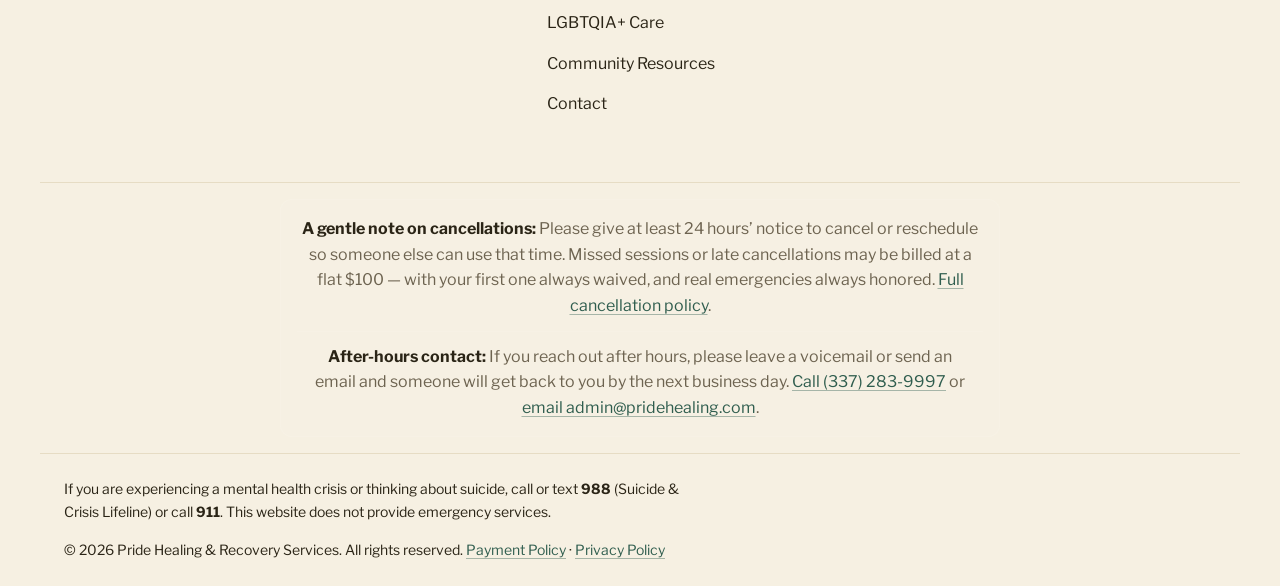
==== commit 5fdb75f3: "Make all three footer contact buttons filled teal for uniform emphasis Change 'Email admin@prideheal" ====
--- a/about.html
+++ b/about.html
@@ -368,8 +368,8 @@
       <h4>Contact</h4>
       <ul role="list">
         <li><a class="btn btn--primary btn--sm" href="https://pridehealing.clientsecure.me/contact-widget" target="_blank" rel="noopener noreferrer">Contact Us Securely</a></li>
-        <li><a class="btn btn--outline btn--sm" href="mailto:admin@pridehealing.com">Email admin@pridehealing.com</a></li>
-        <li><a class="btn btn--outline btn--sm" href="tel:+13372839997">Call (337) 283-9997</a></li>
+        <li><a class="btn btn--primary btn--sm" href="mailto:admin@pridehealing.com">Email admin@pridehealing.com</a></li>
+        <li><a class="btn btn--primary btn--sm" href="tel:+13372839997">Call (337) 283-9997</a></li>
         <li><span class="muted" style="font-size:var(--text-sm);">Office hours: Mon&ndash;Thu 9am&ndash;5pm, Fri 9am&ndash;2pm</span></li>
         <li><span class="muted" style="font-size:var(--text-sm);">Session hours: Tue&ndash;Fri 9am&ndash;9pm</span></li>
         <li><span class="muted" style="font-size:var(--text-sm);">All of Louisiana &middot; Telehealth Only &middot; In-person coming soon</span></li>
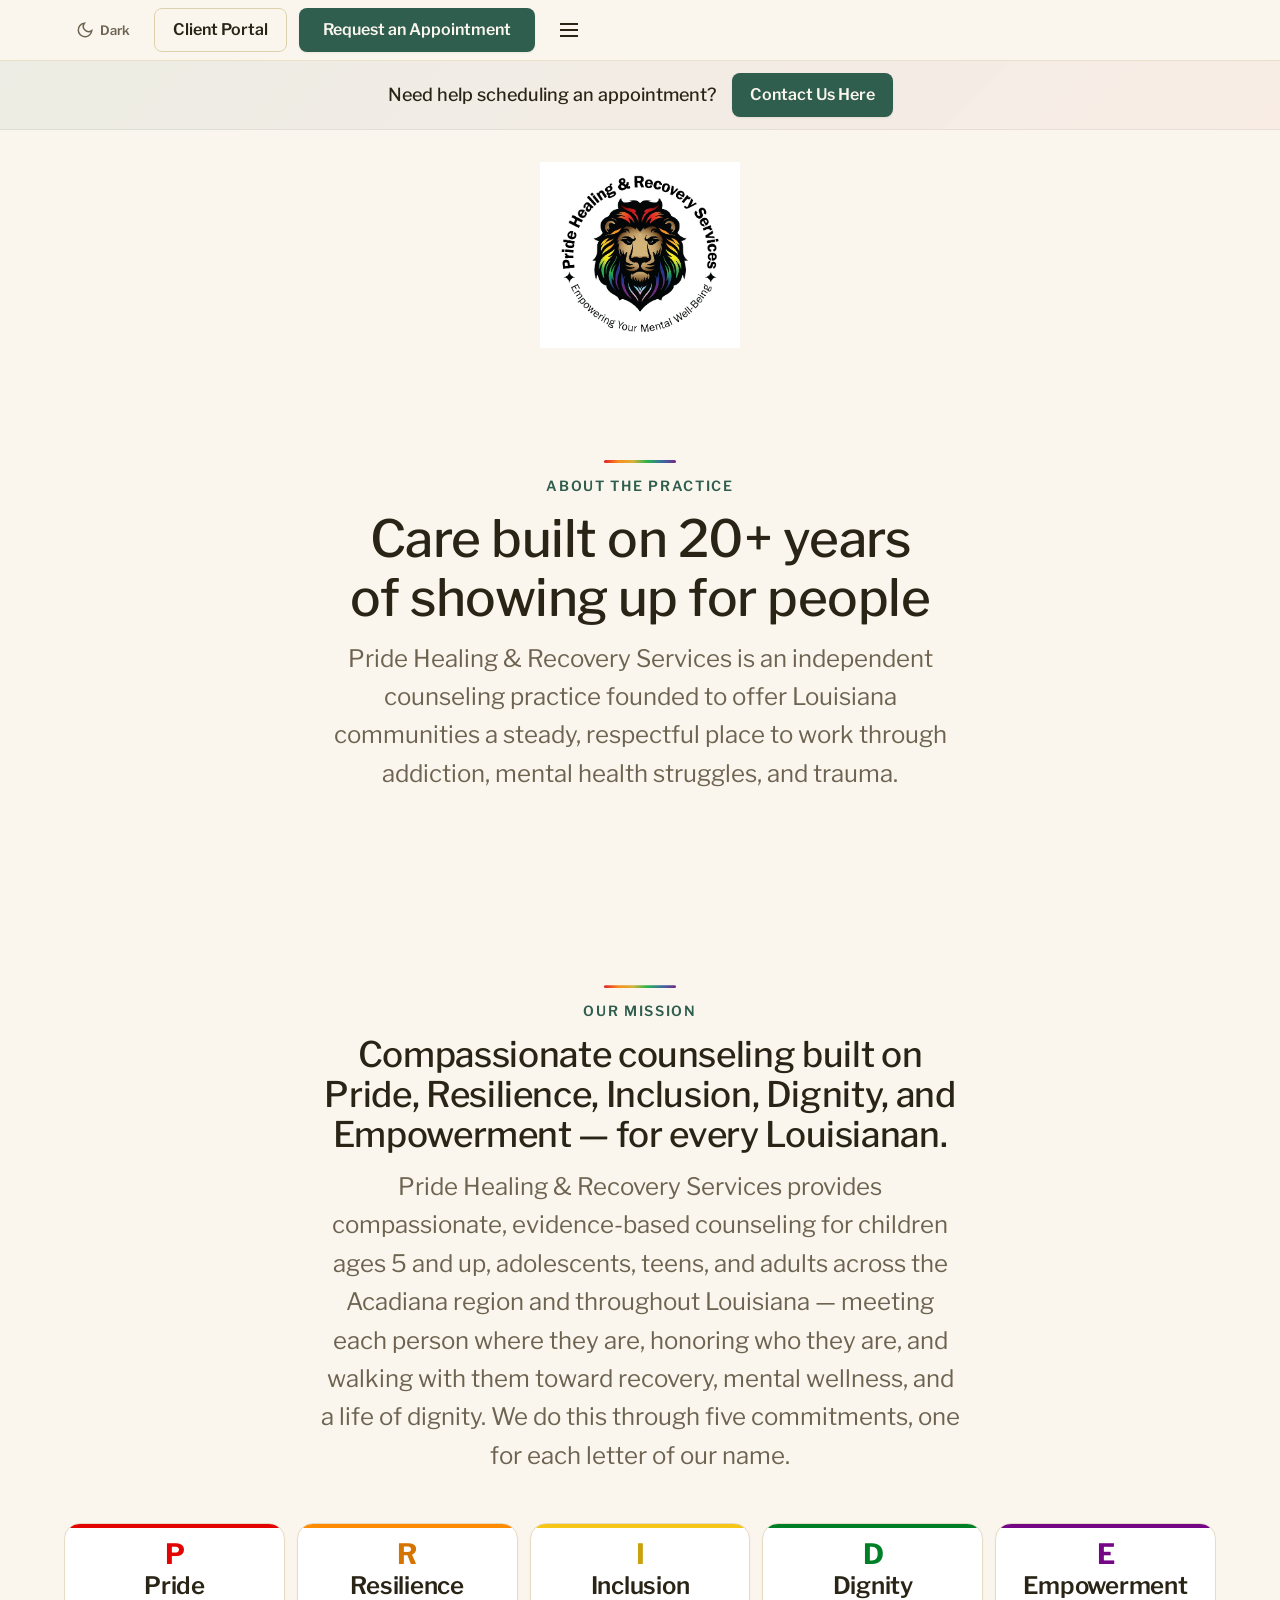
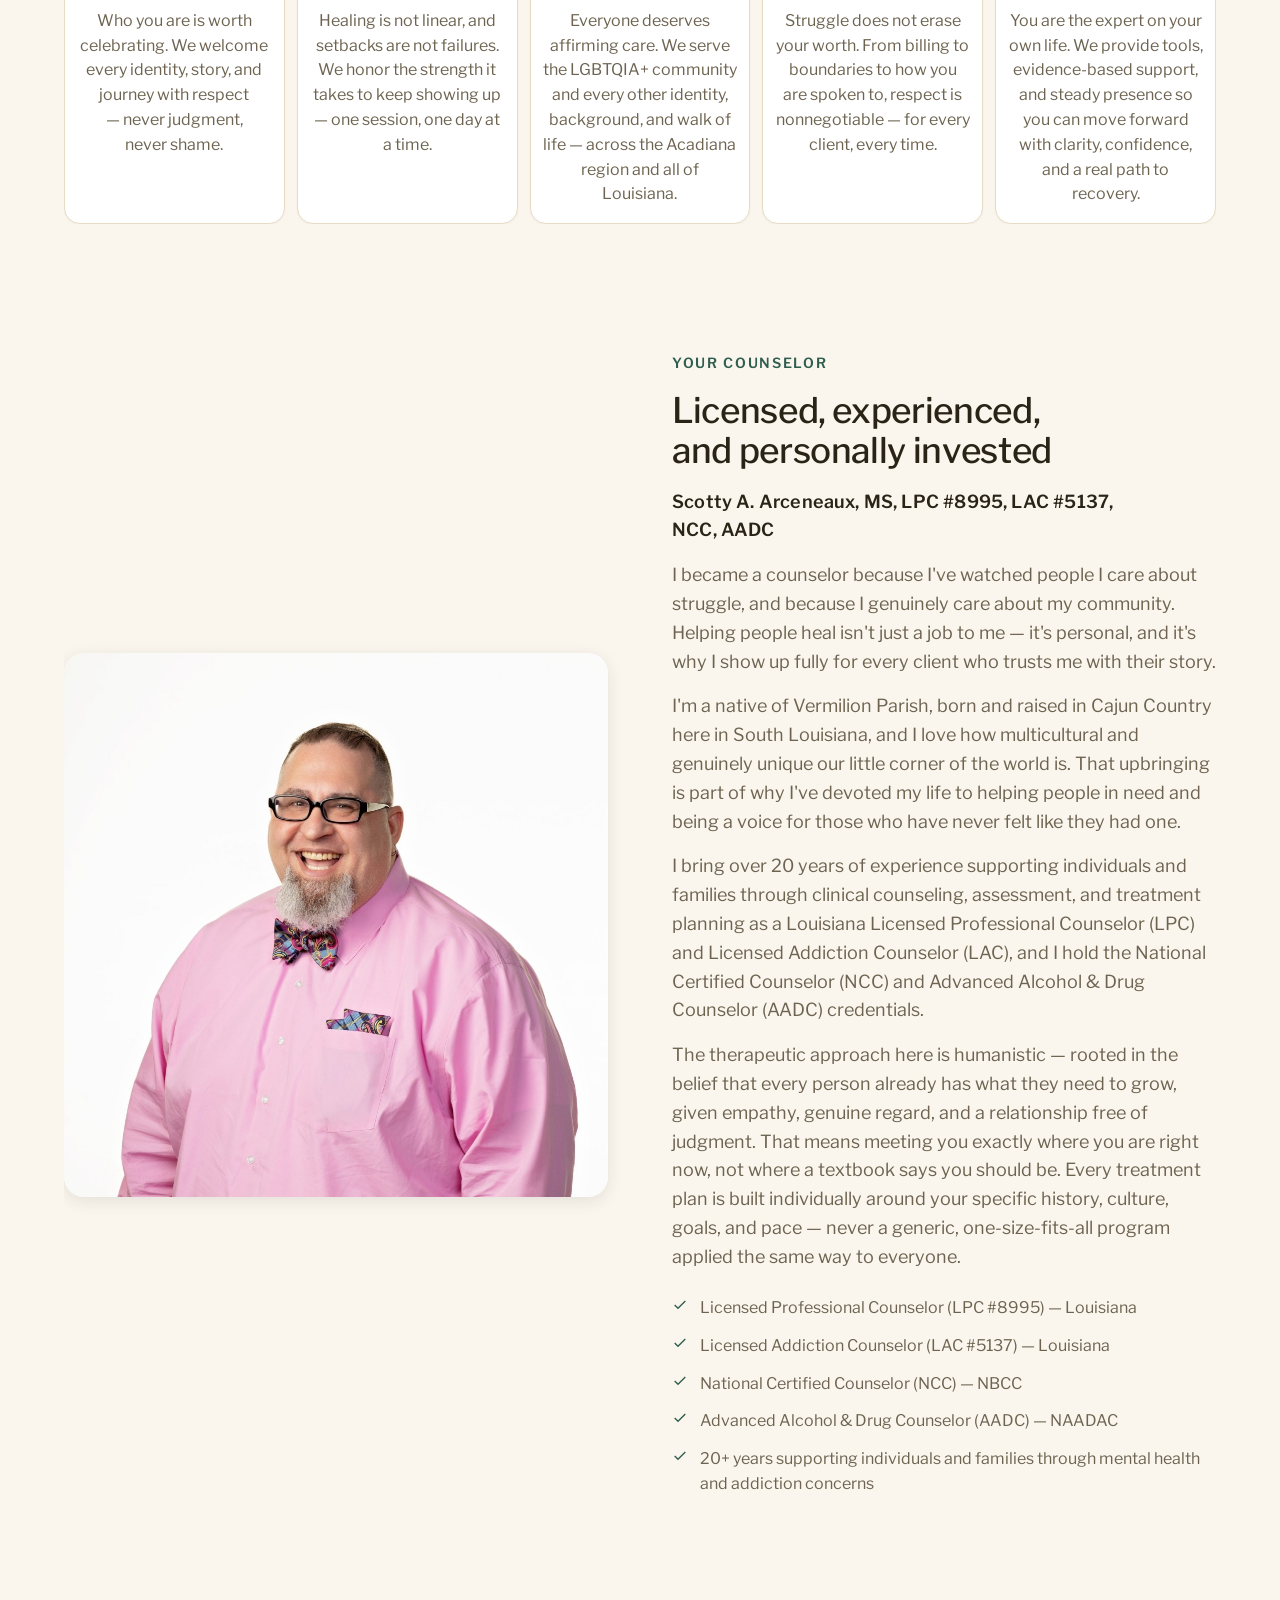
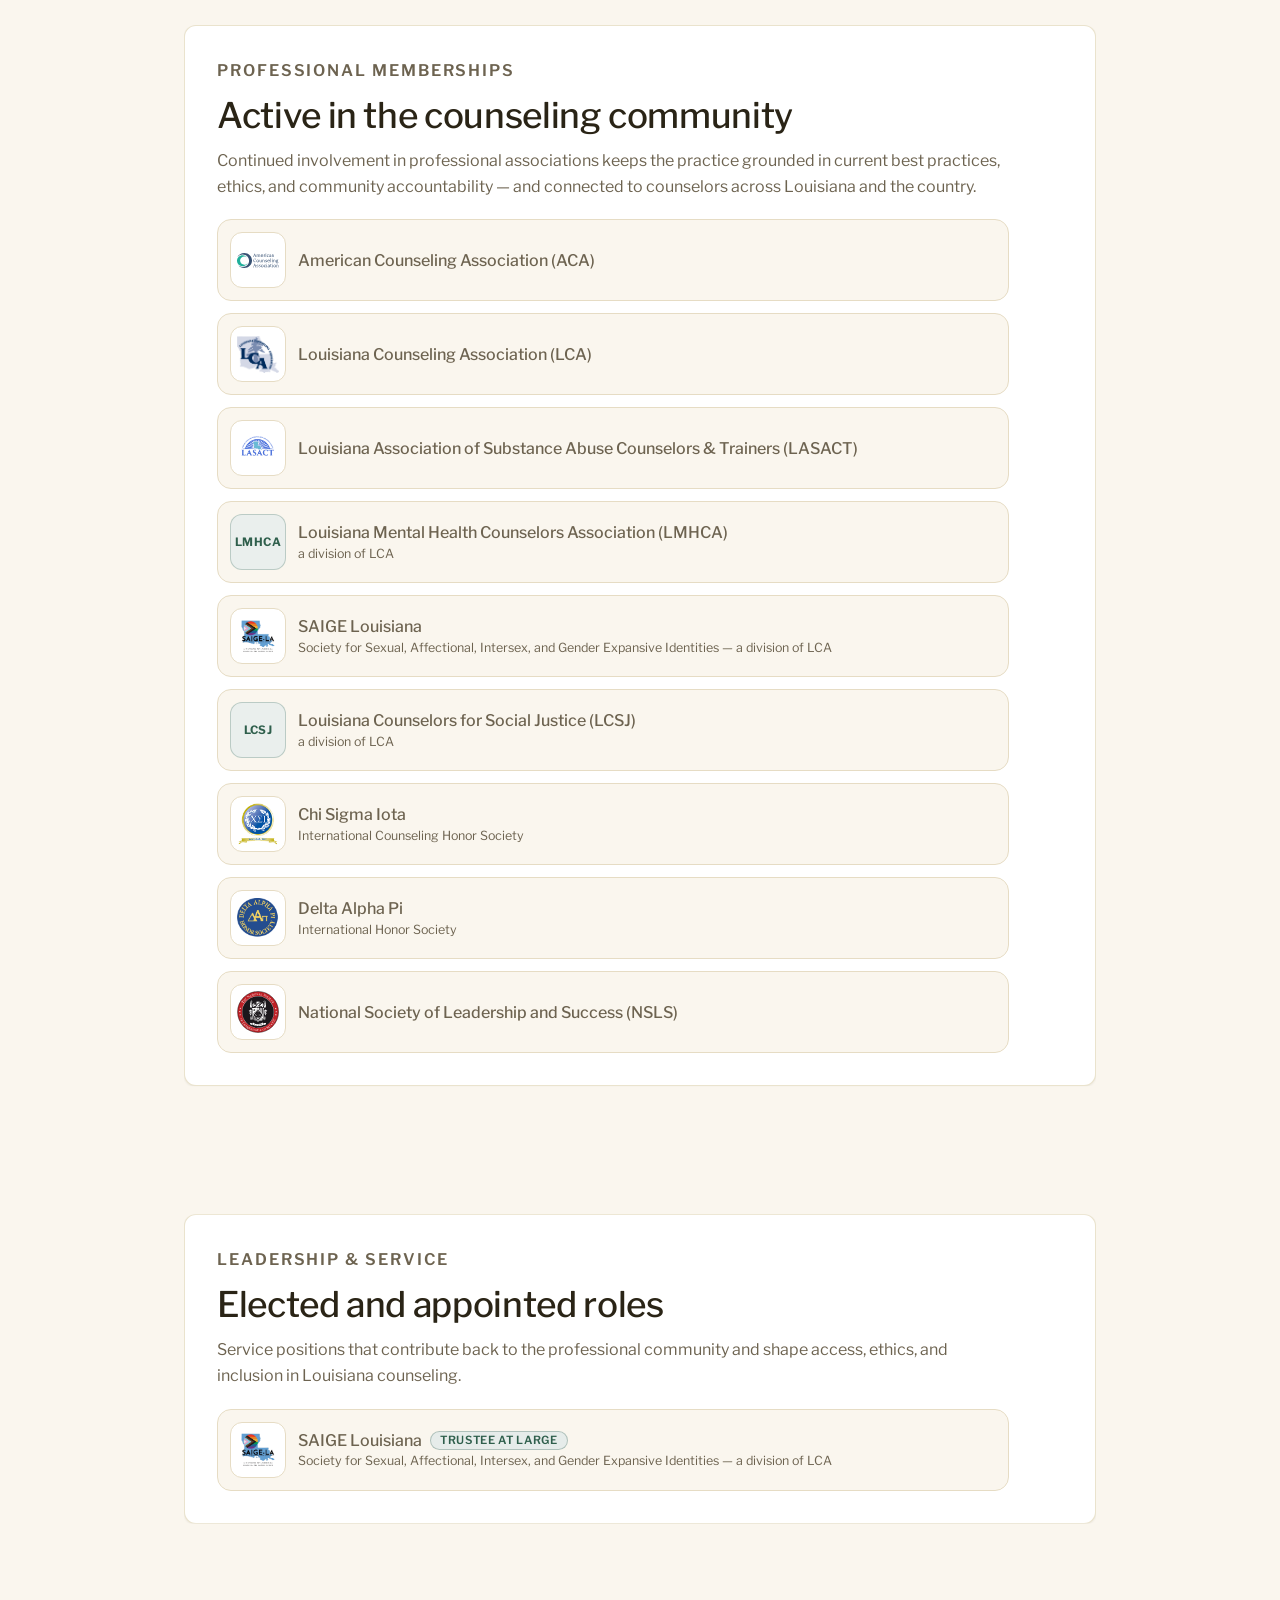
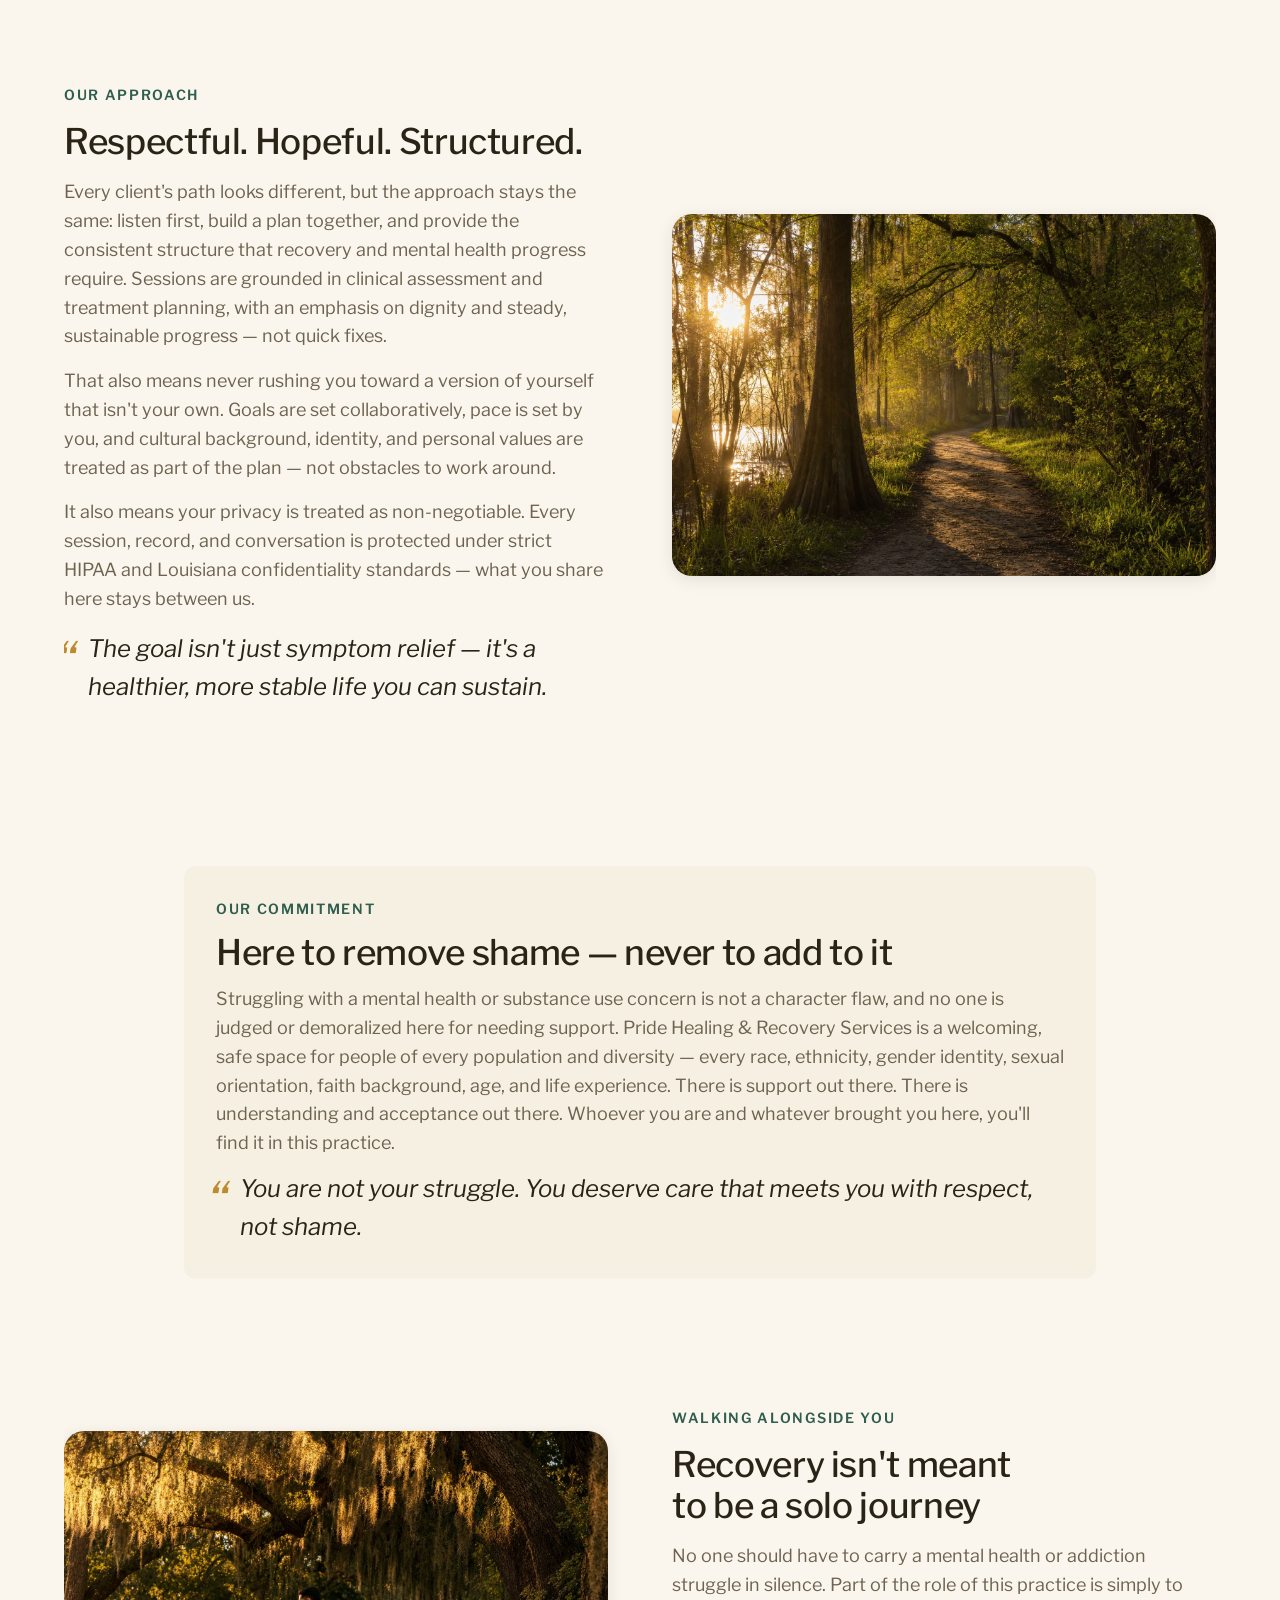
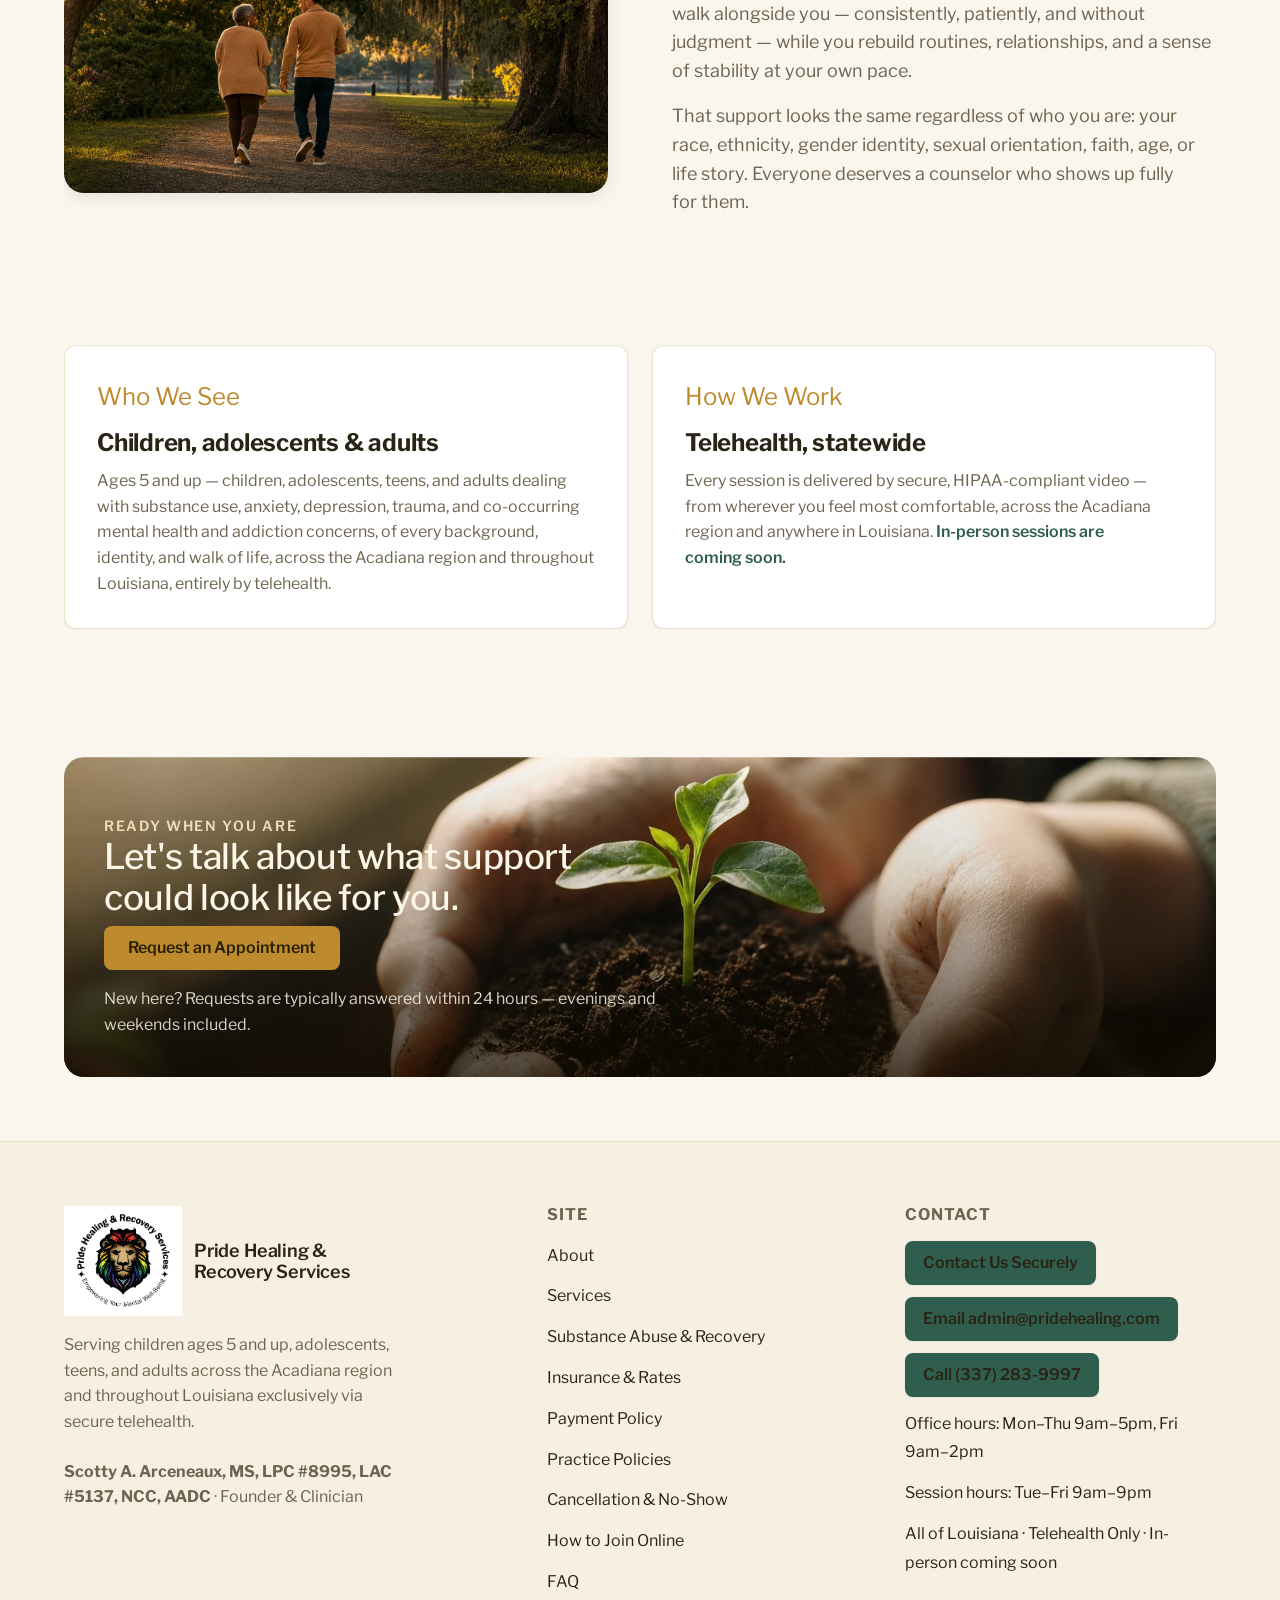
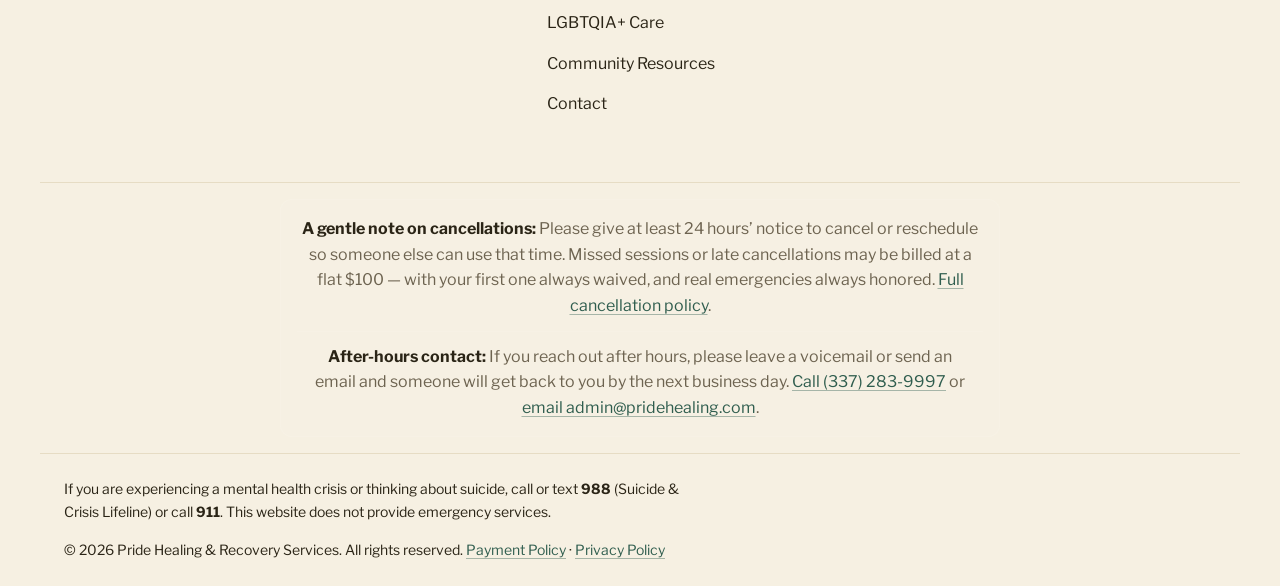
==== commit 86782f85: "Add 'Client Portal' button to header and mobile drawer on every page Insert a small outlined 'Client" ====
--- a/about.html
+++ b/about.html
@@ -46,6 +46,7 @@
       </ul>
       <div class="nav__actions">
         <button class="theme-toggle" data-theme-toggle type="button" aria-label="Toggle dark mode" title="Switch between light and dark colors"><span class="theme-toggle__icon" aria-hidden="true"></span><span class="theme-toggle__text">Dark</span></button>
+        <a class="btn btn--outline btn--sm" href="https://pridehealing.clientsecure.me" target="_blank" rel="noopener noreferrer">Client Portal</a>
         <a class="btn btn--primary" href="https://pridehealing.clientsecure.me/request" target="_blank" rel="noopener noreferrer">Request an Appointment</a>
         <button class="nav-toggle" data-nav-open type="button" aria-label="Open menu" aria-expanded="false">
           <svg width="24" height="24" viewBox="0 0 24 24" fill="none" stroke="currentColor" stroke-width="2"><path d="M3 6h18M3 12h18M3 18h18"/></svg>
@@ -87,6 +88,7 @@
     <li><a href="./privacy-policy.html">Privacy Policy</a></li>
   </ul>
   <div class="mobile-nav__actions">
+    <a class="btn btn--outline btn--full" href="https://pridehealing.clientsecure.me" target="_blank" rel="noopener noreferrer">Client Portal</a>
     <a class="btn btn--primary btn--full" href="https://pridehealing.clientsecure.me/request" target="_blank" rel="noopener noreferrer">Request an Appointment</a>
   </div>
 </div>
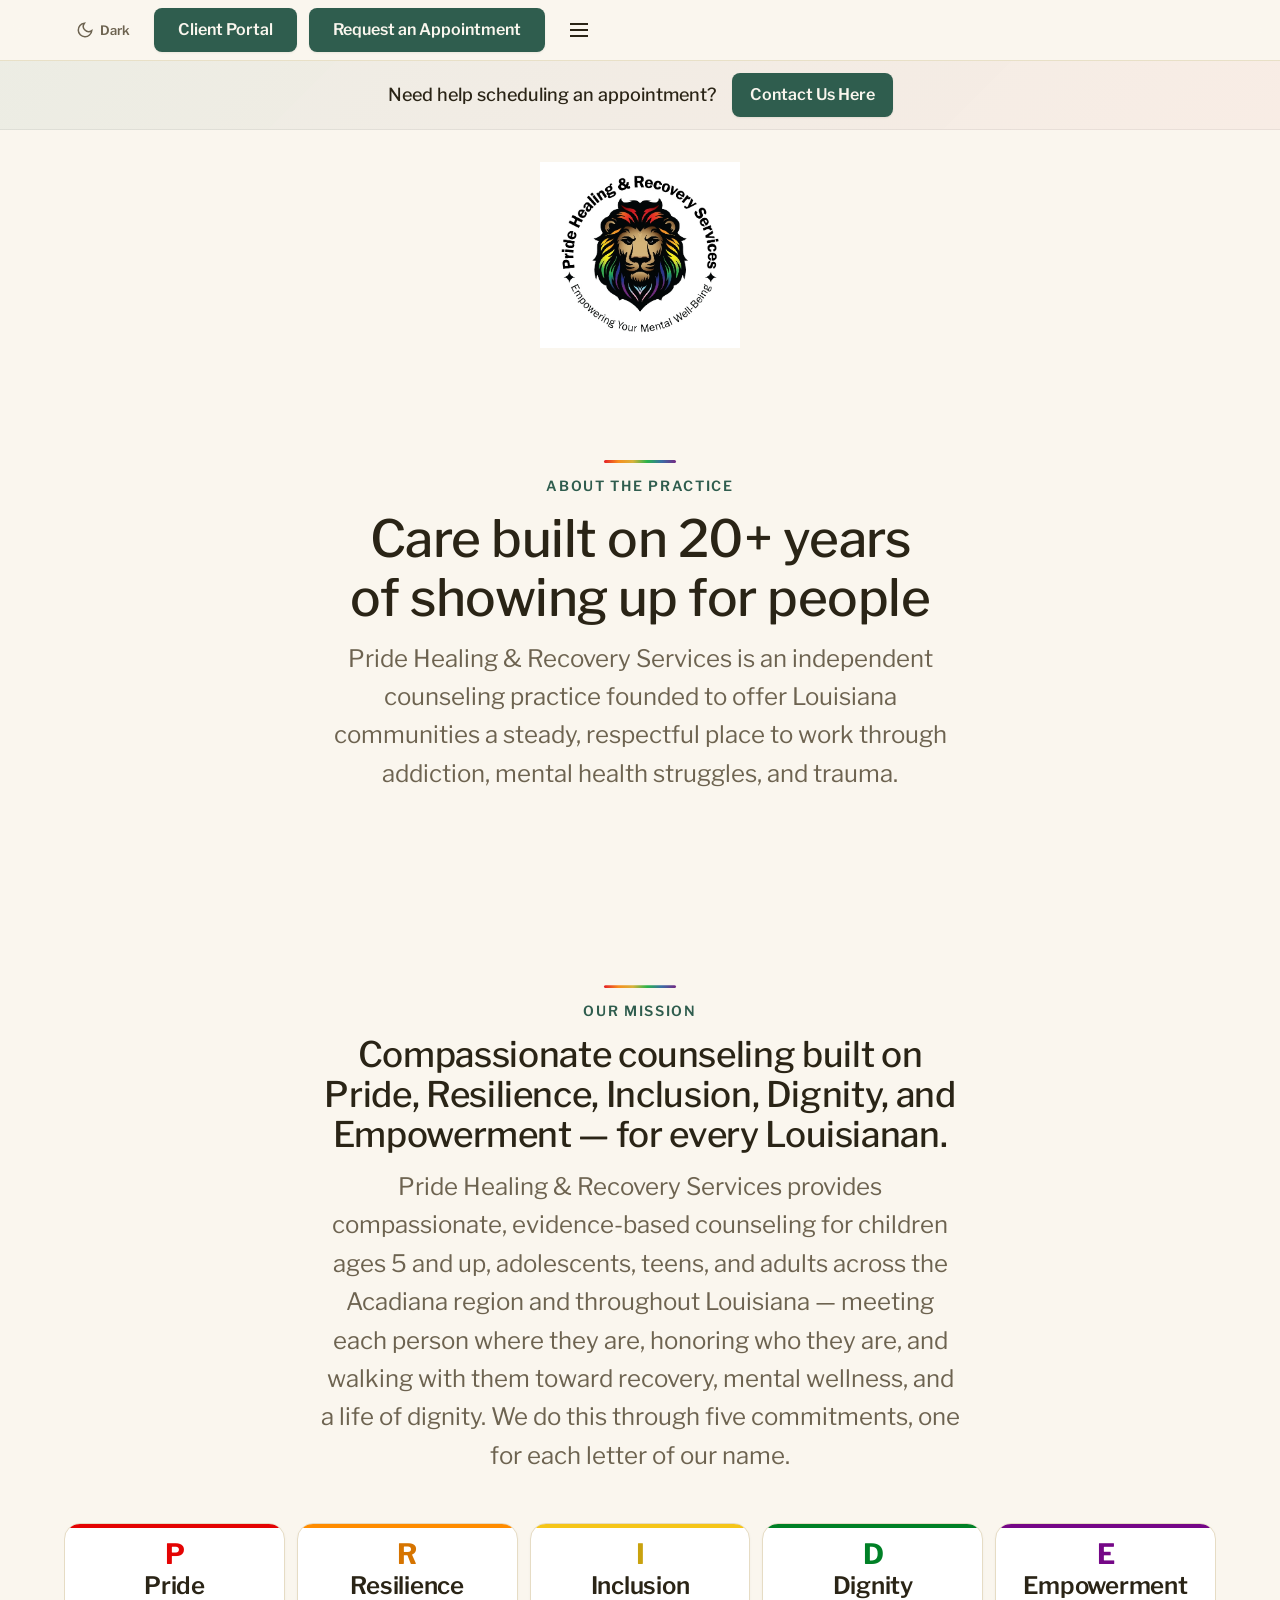
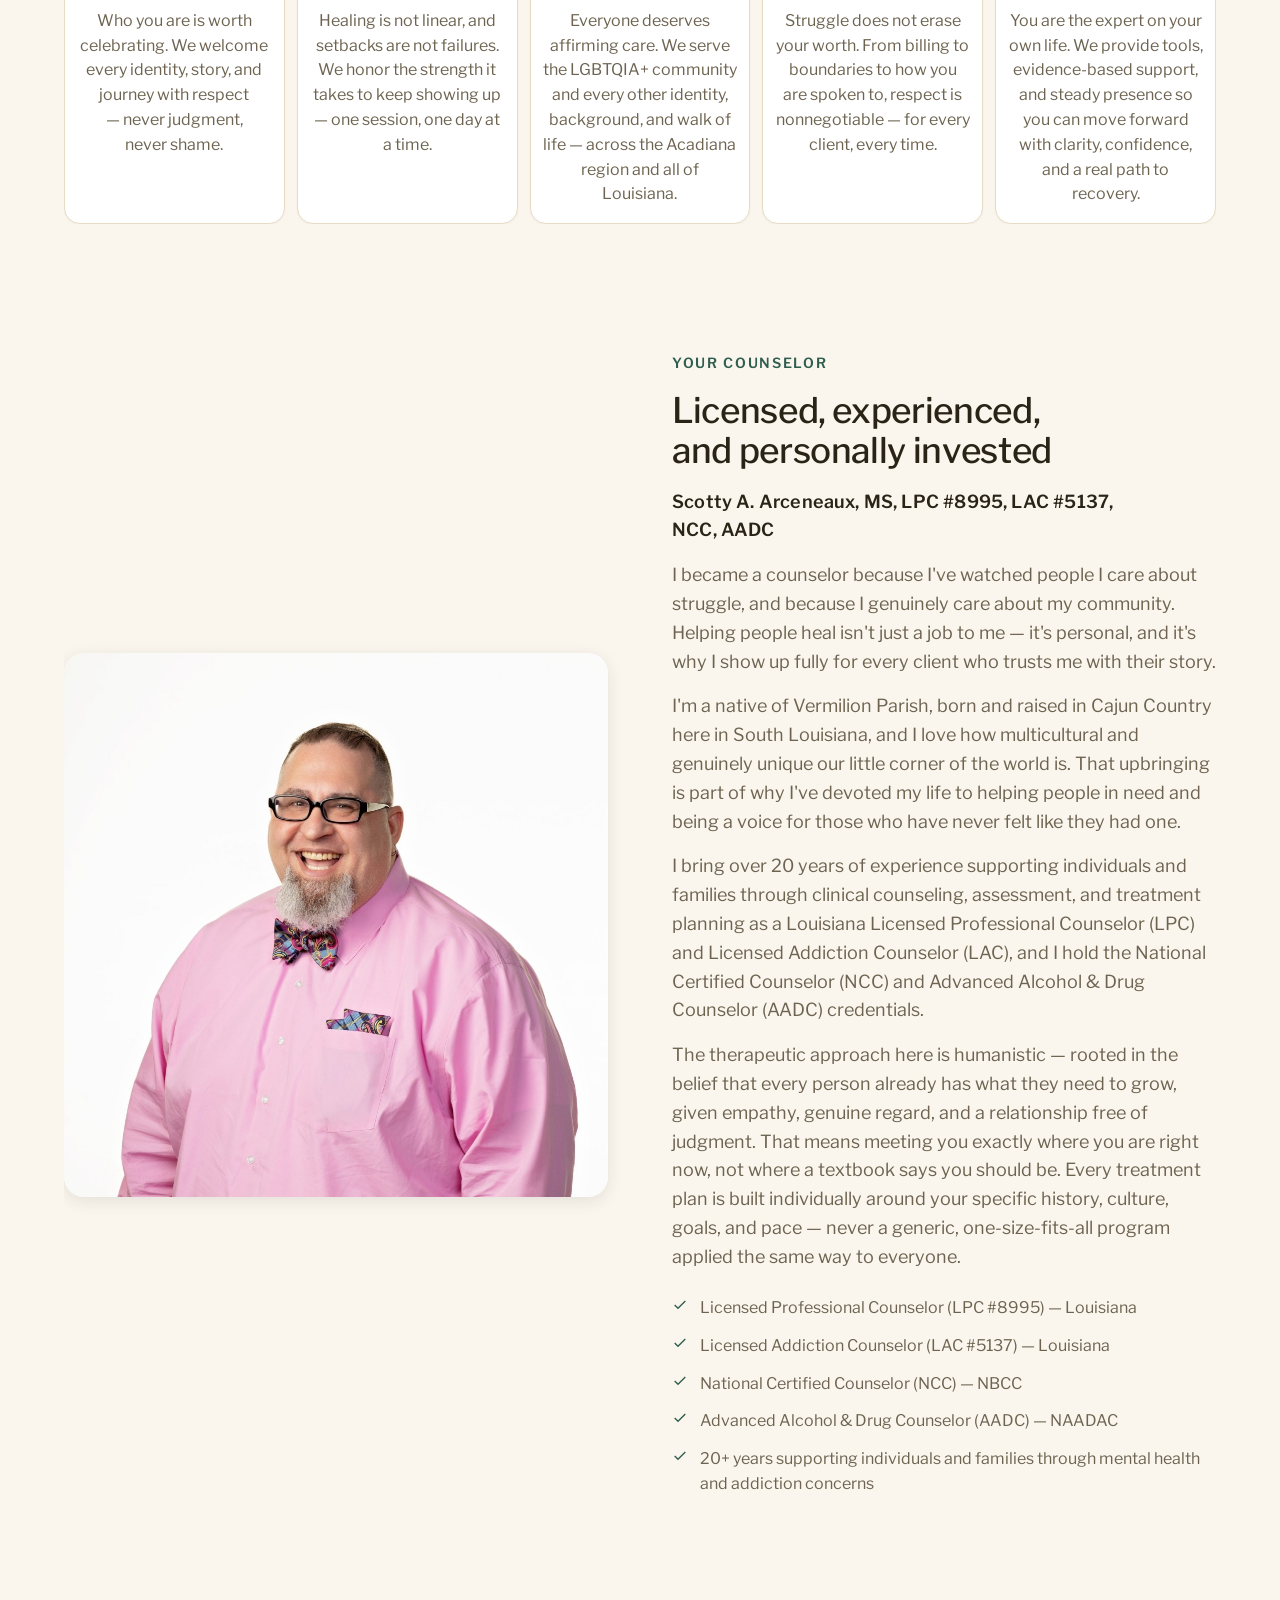
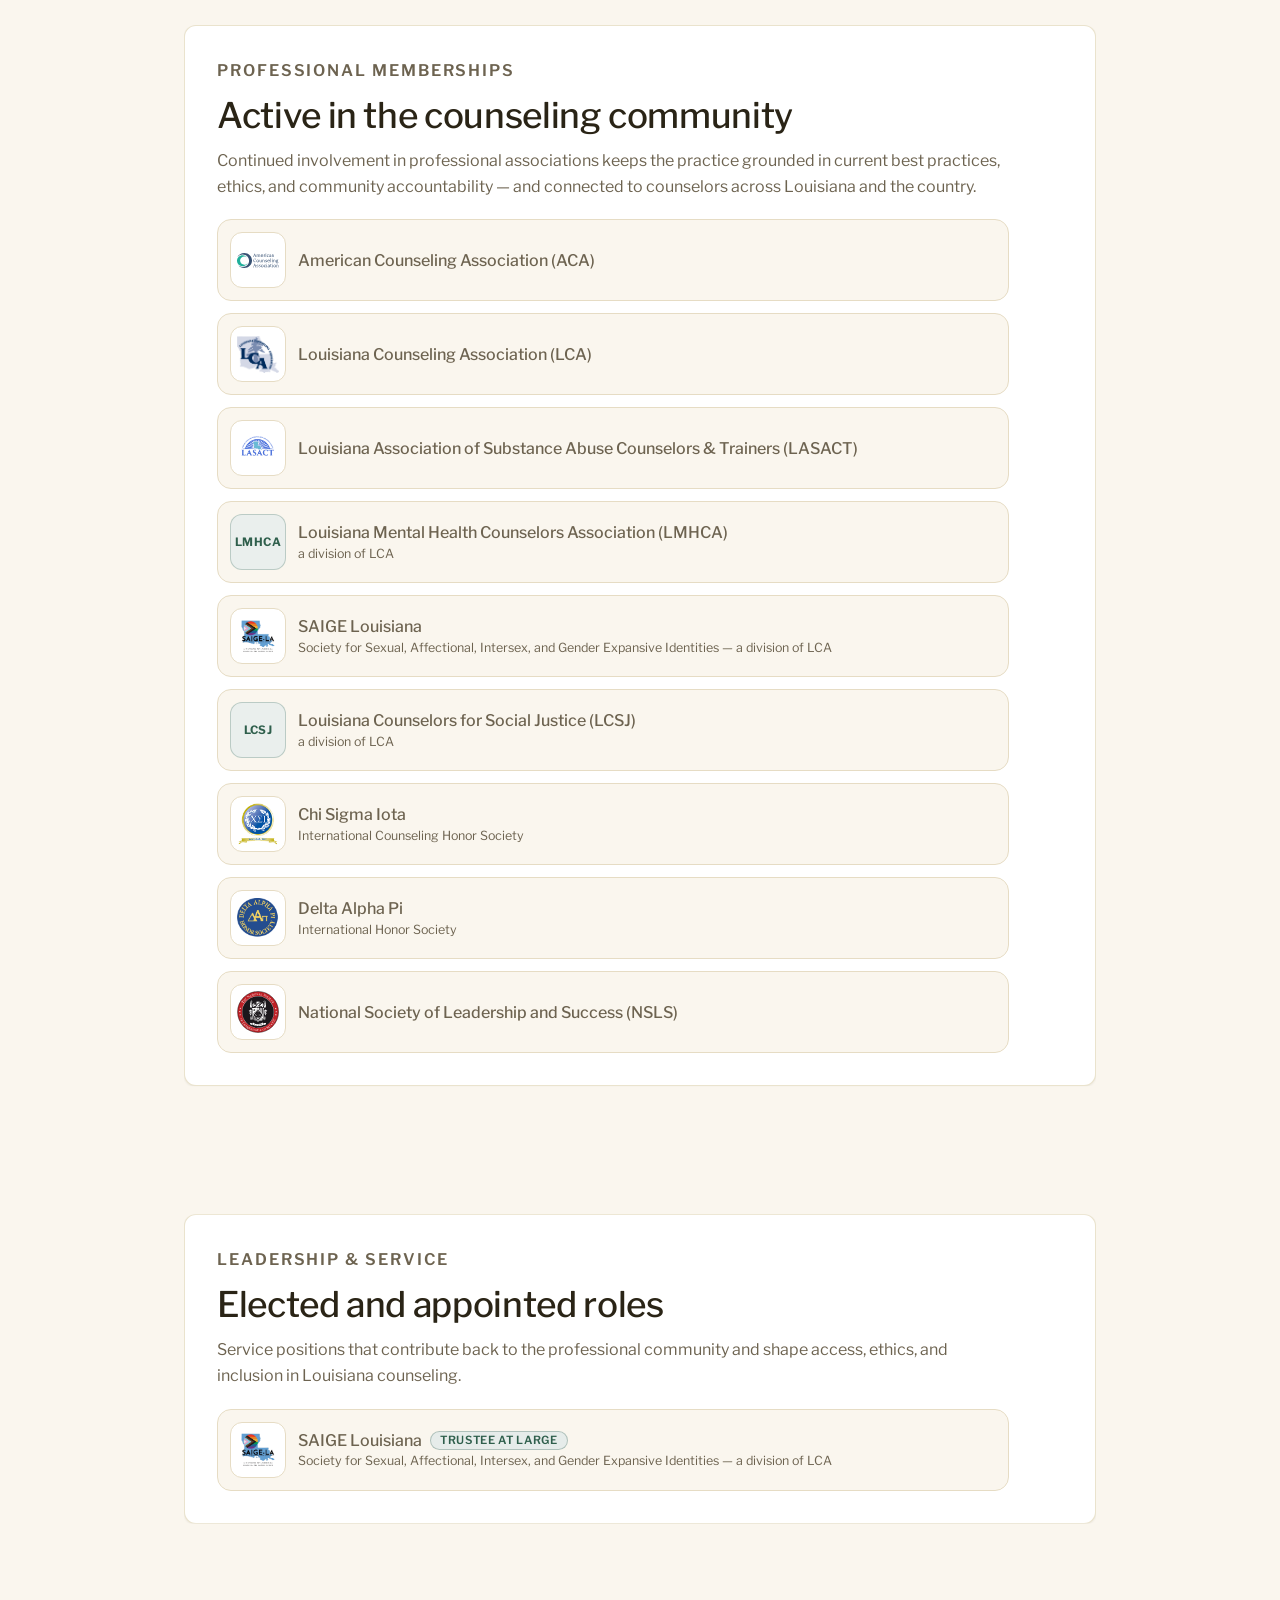
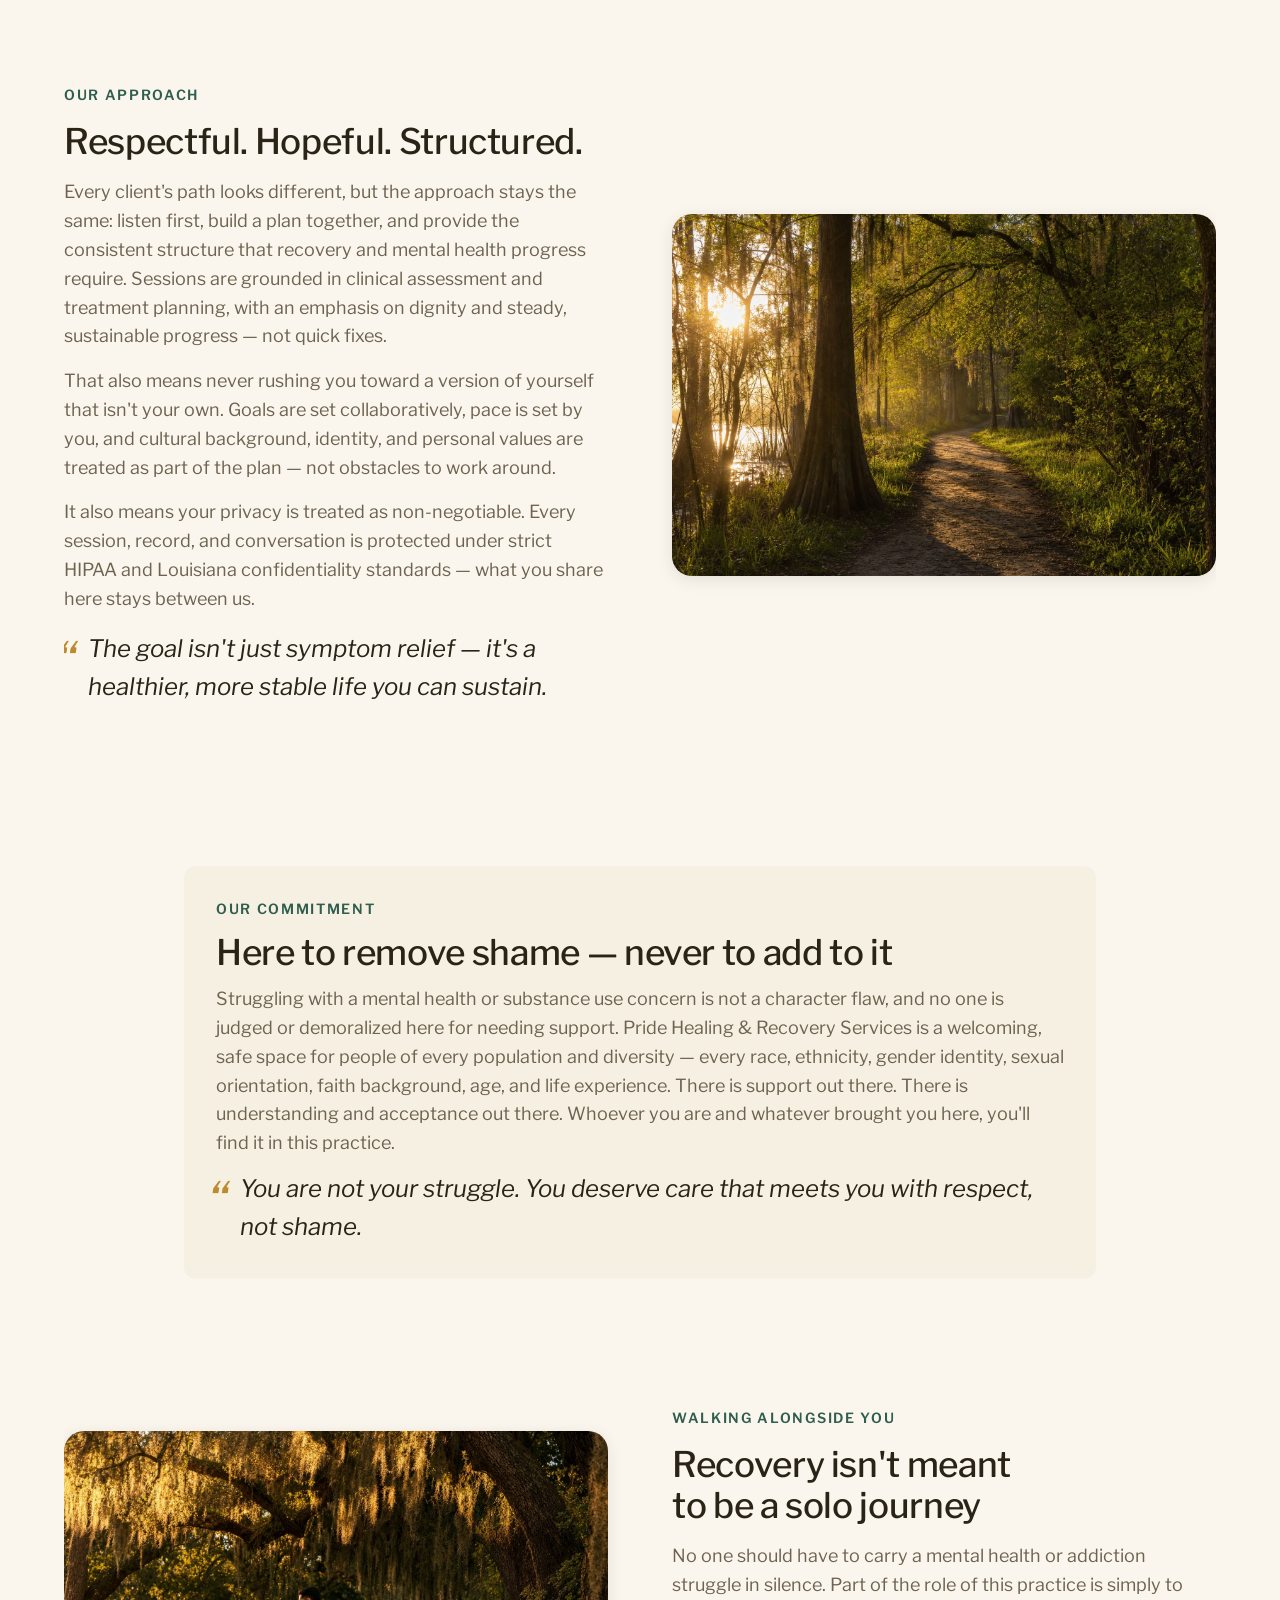
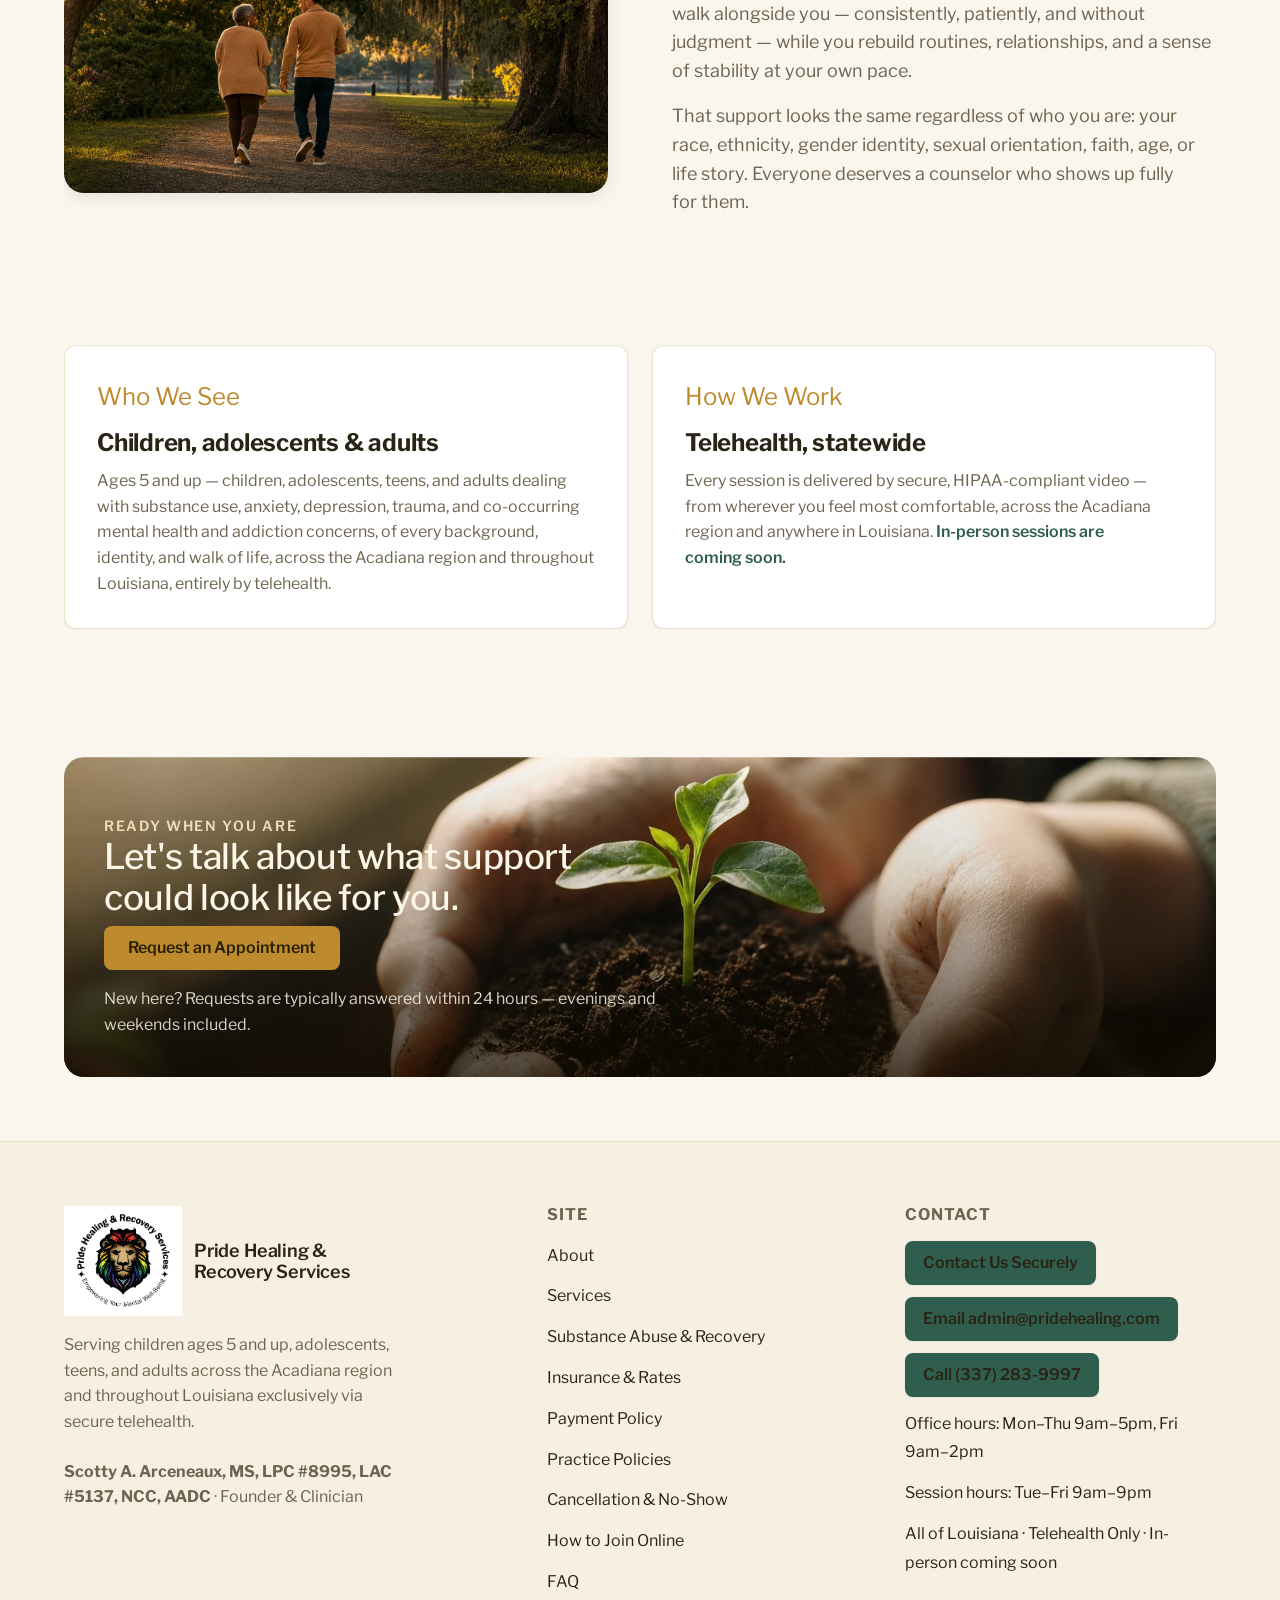
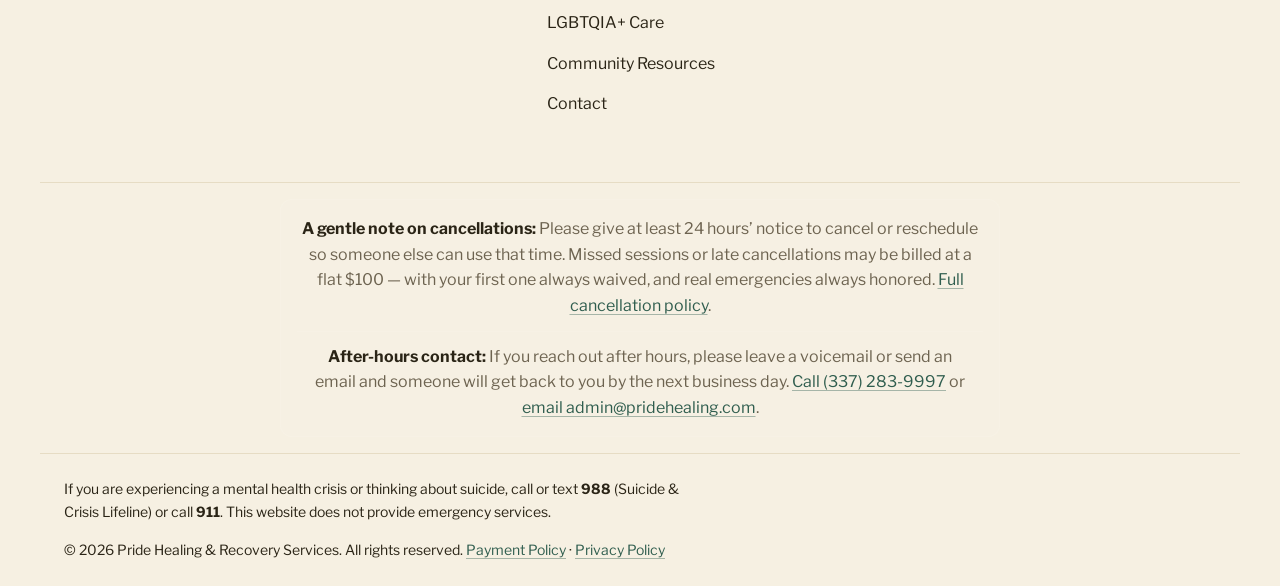
==== commit 81e29f26: "Make Client Portal button match Request an Appointment (filled teal, same size) Change Client Portal" ====
--- a/about.html
+++ b/about.html
@@ -46,7 +46,7 @@
       </ul>
       <div class="nav__actions">
         <button class="theme-toggle" data-theme-toggle type="button" aria-label="Toggle dark mode" title="Switch between light and dark colors"><span class="theme-toggle__icon" aria-hidden="true"></span><span class="theme-toggle__text">Dark</span></button>
-        <a class="btn btn--outline btn--sm" href="https://pridehealing.clientsecure.me" target="_blank" rel="noopener noreferrer">Client Portal</a>
+        <a class="btn btn--primary" href="https://pridehealing.clientsecure.me" target="_blank" rel="noopener noreferrer">Client Portal</a>
         <a class="btn btn--primary" href="https://pridehealing.clientsecure.me/request" target="_blank" rel="noopener noreferrer">Request an Appointment</a>
         <button class="nav-toggle" data-nav-open type="button" aria-label="Open menu" aria-expanded="false">
           <svg width="24" height="24" viewBox="0 0 24 24" fill="none" stroke="currentColor" stroke-width="2"><path d="M3 6h18M3 12h18M3 18h18"/></svg>
@@ -88,7 +88,7 @@
     <li><a href="./privacy-policy.html">Privacy Policy</a></li>
   </ul>
   <div class="mobile-nav__actions">
-    <a class="btn btn--outline btn--full" href="https://pridehealing.clientsecure.me" target="_blank" rel="noopener noreferrer">Client Portal</a>
+    <a class="btn btn--primary btn--full" href="https://pridehealing.clientsecure.me" target="_blank" rel="noopener noreferrer">Client Portal</a>
     <a class="btn btn--primary btn--full" href="https://pridehealing.clientsecure.me/request" target="_blank" rel="noopener noreferrer">Request an Appointment</a>
   </div>
 </div>
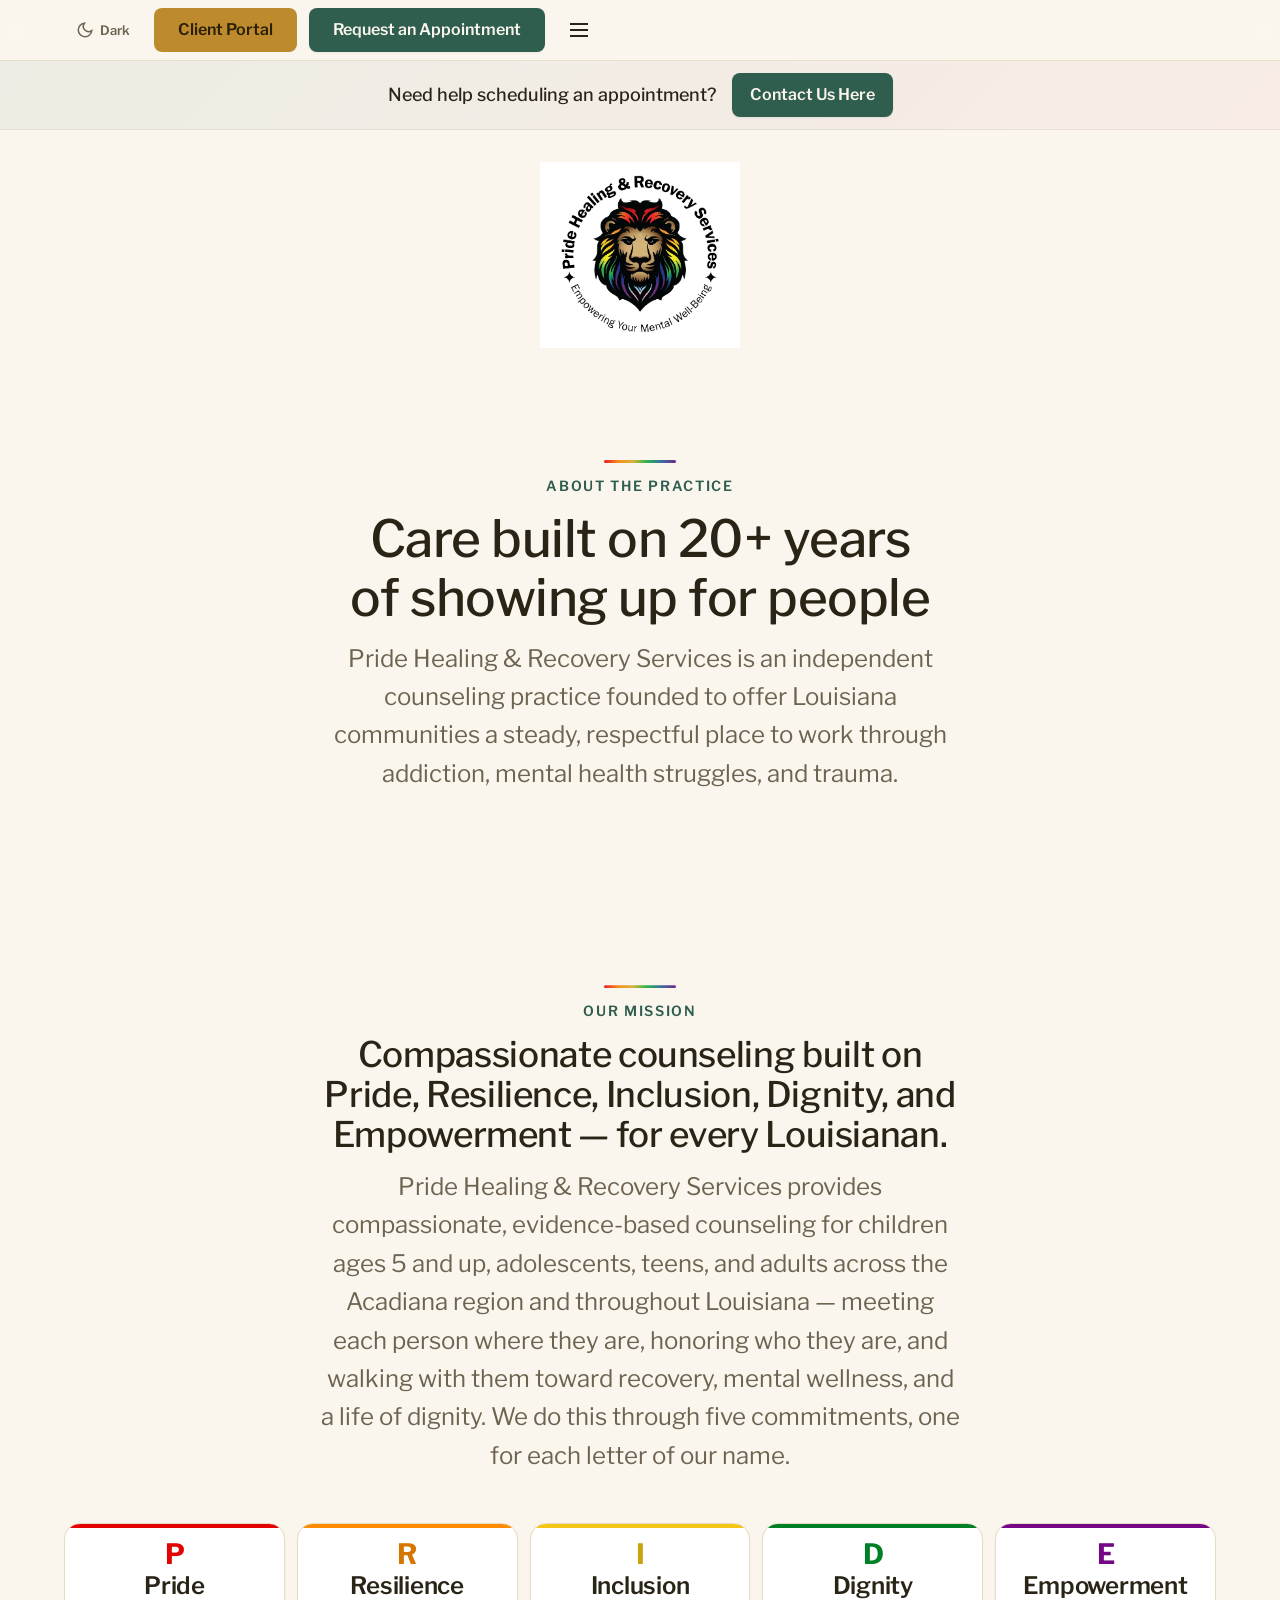
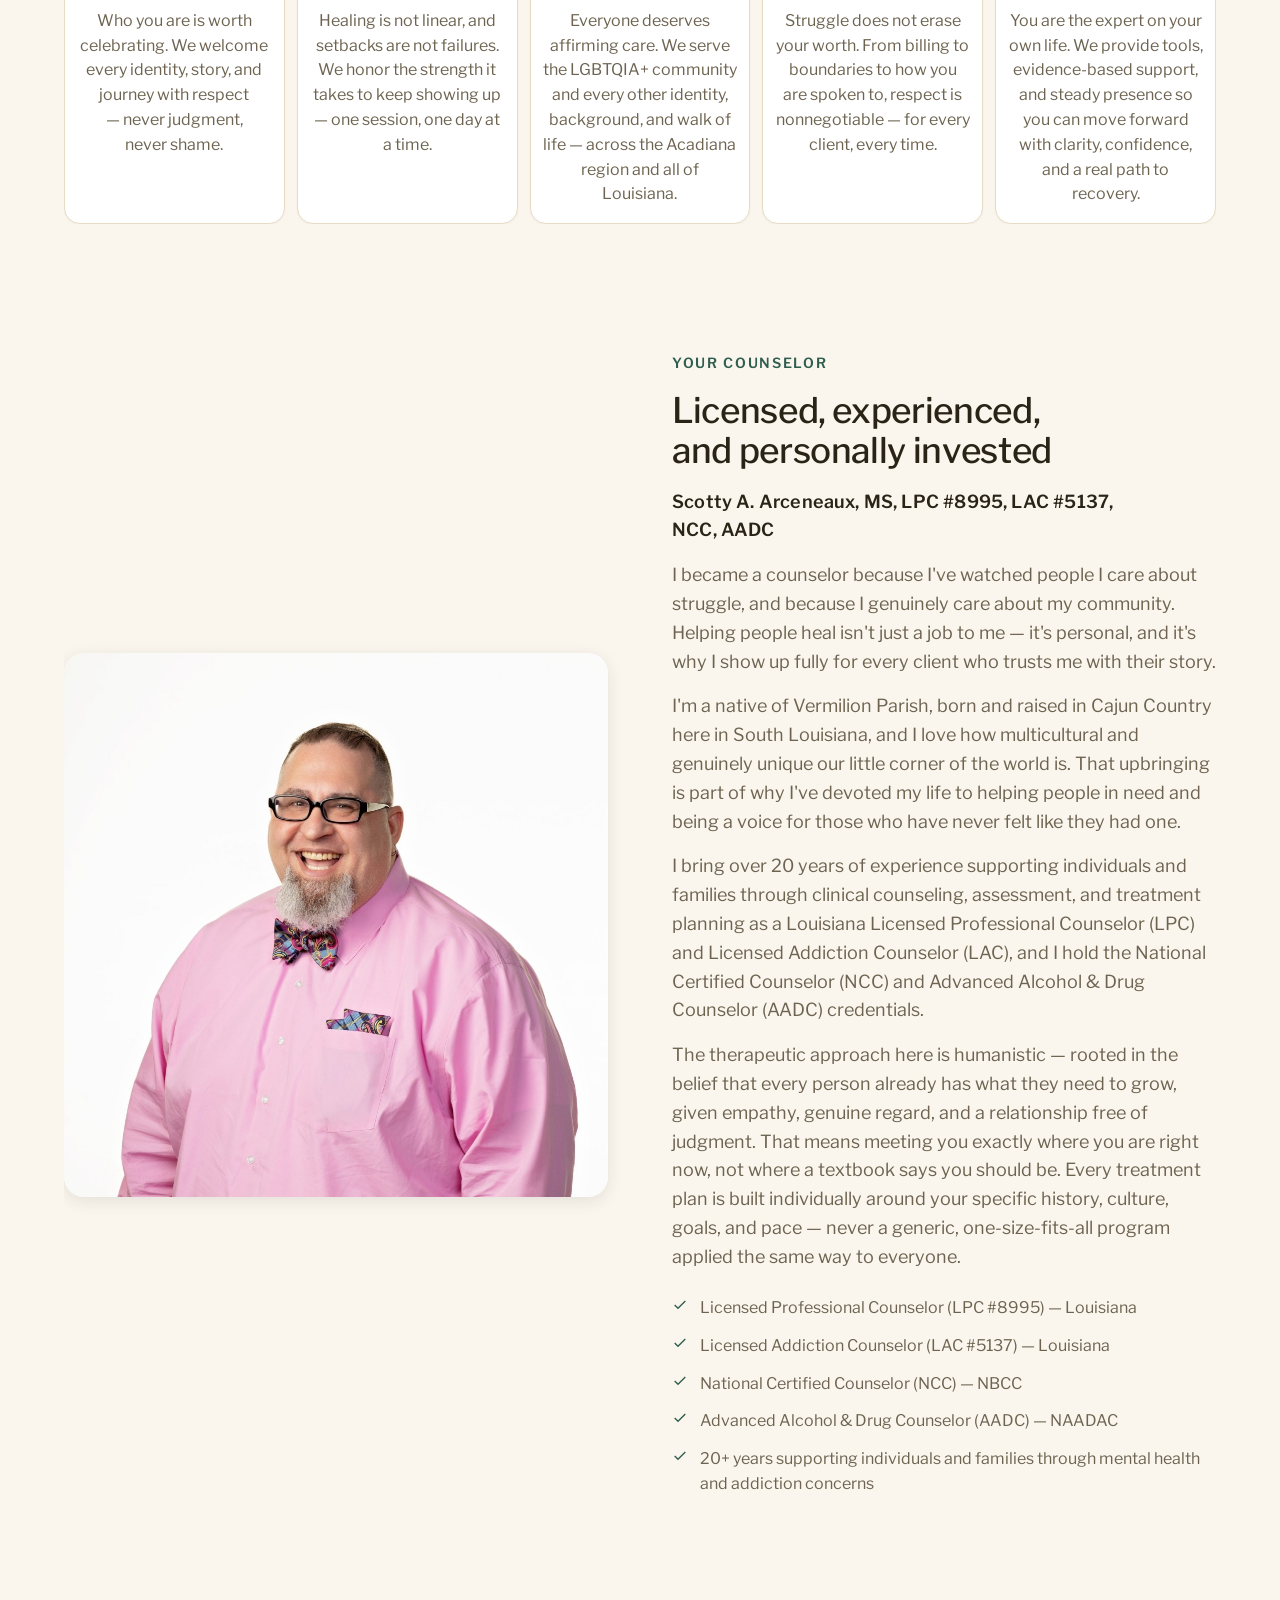
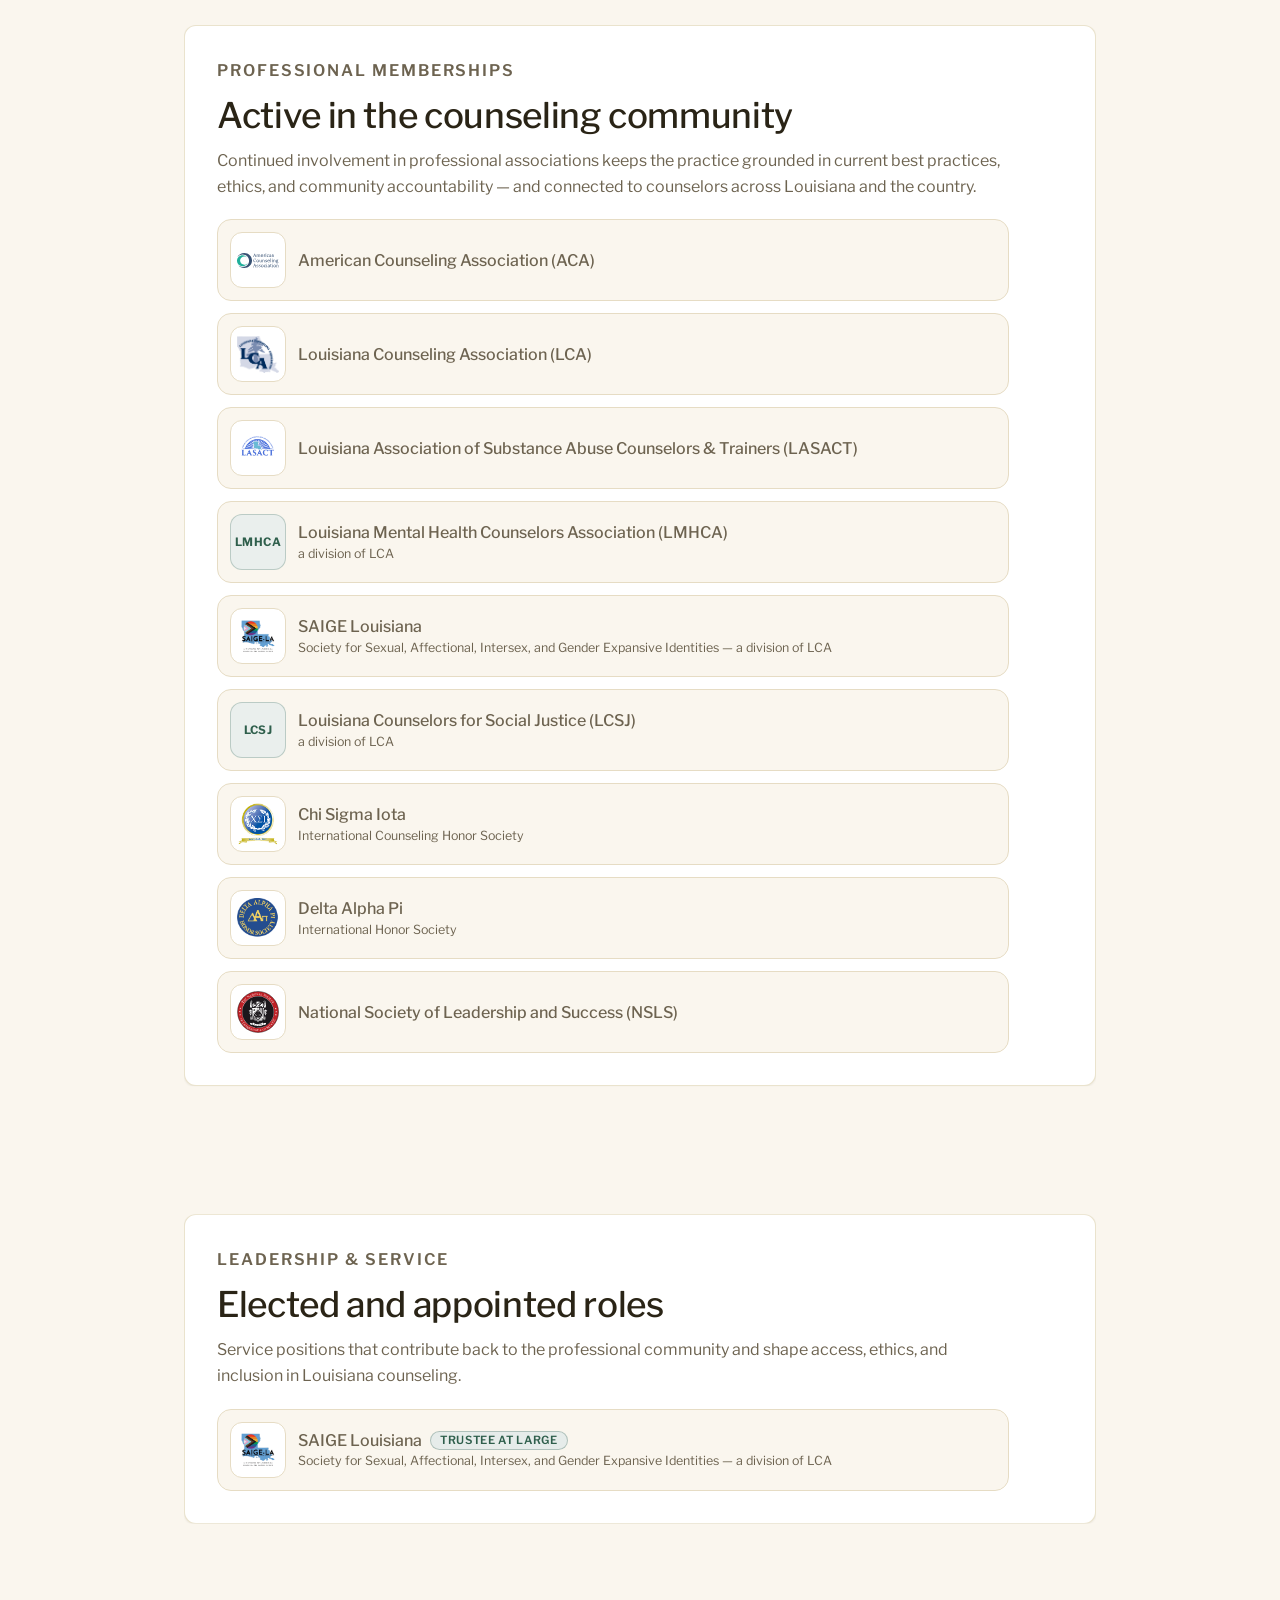
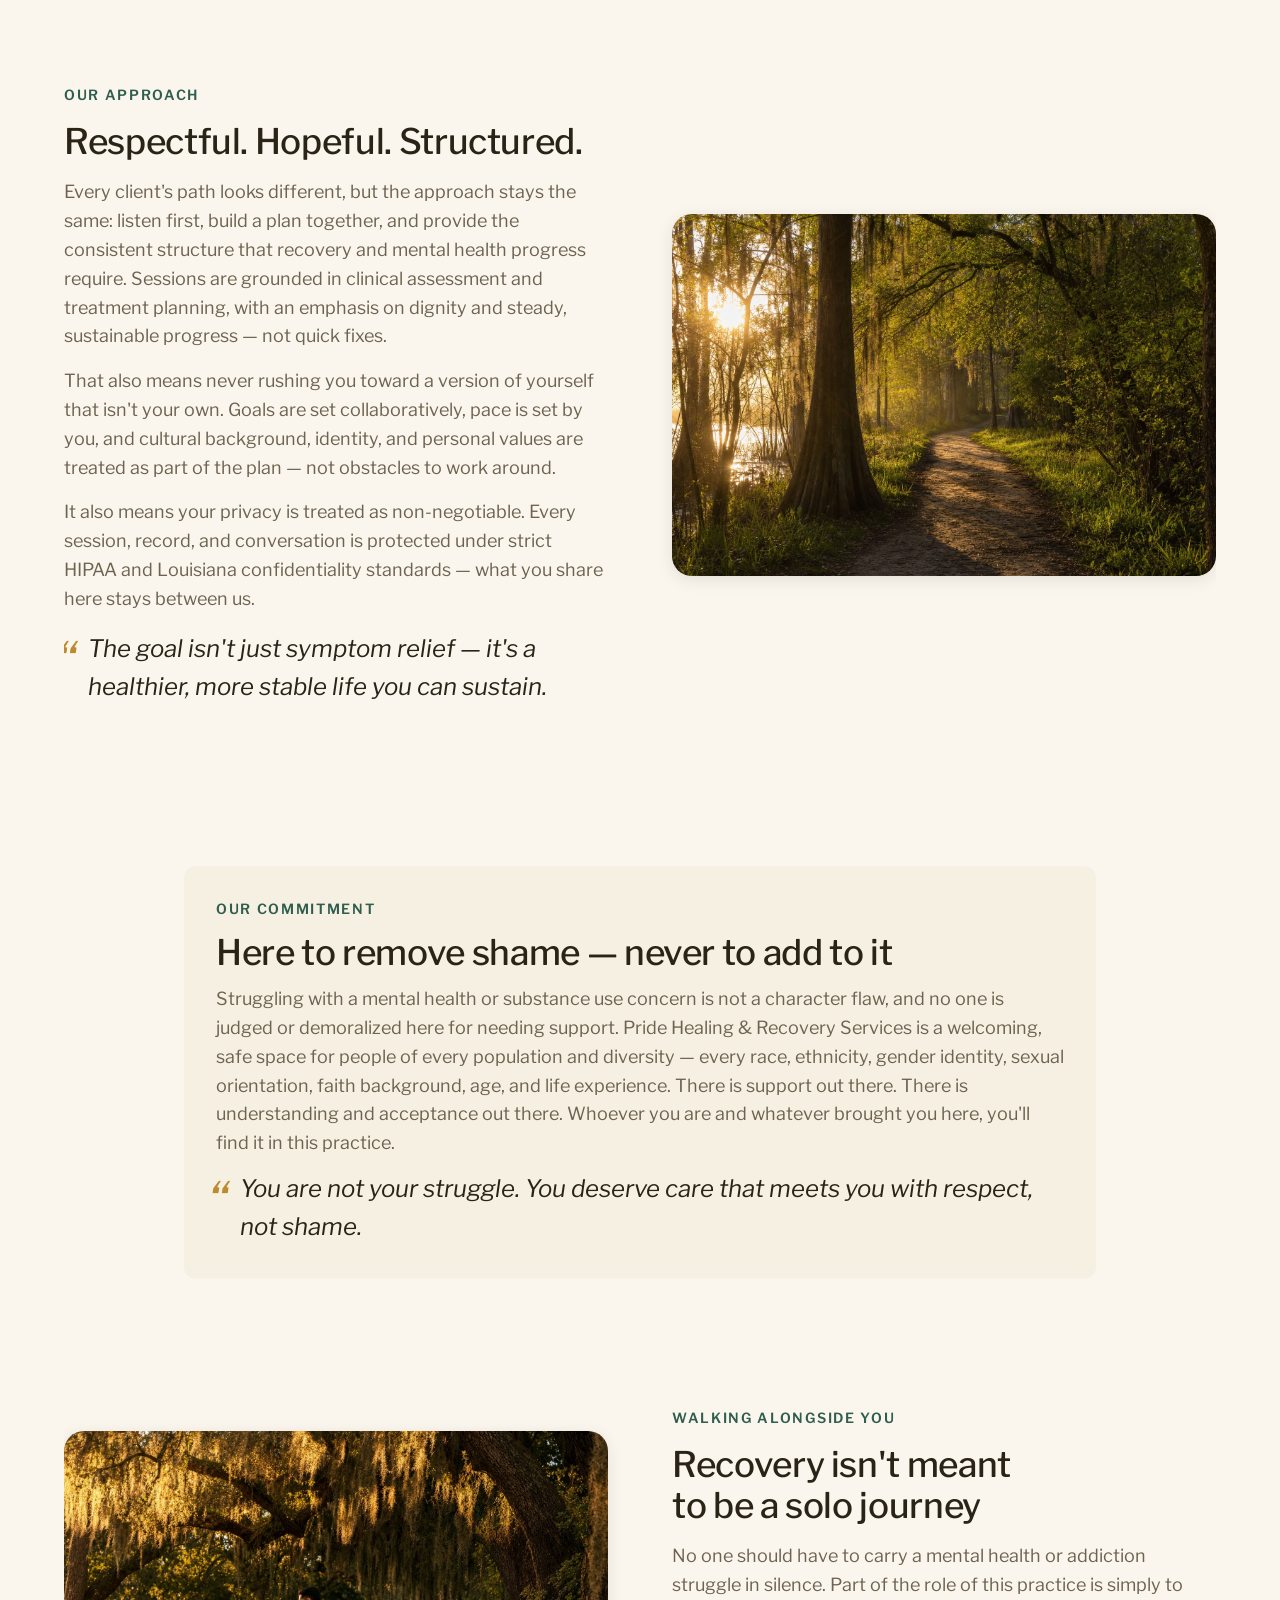
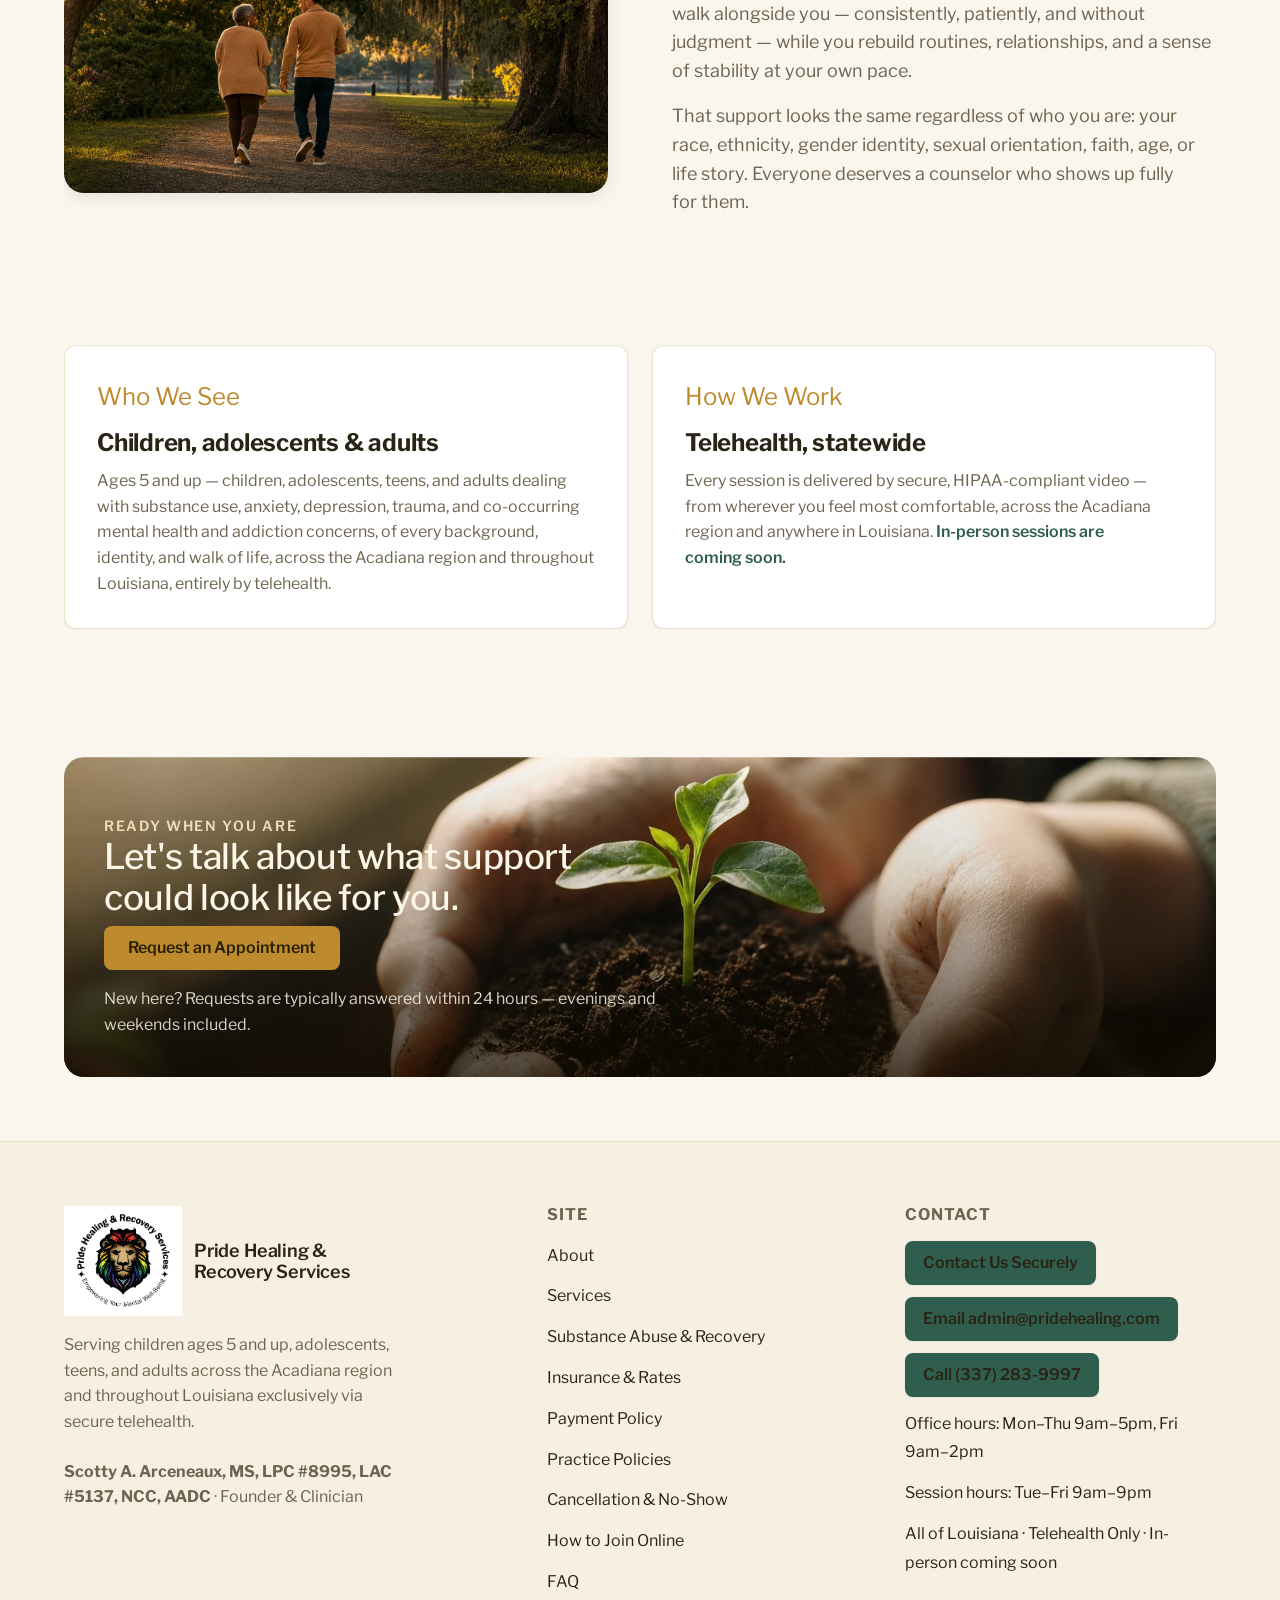
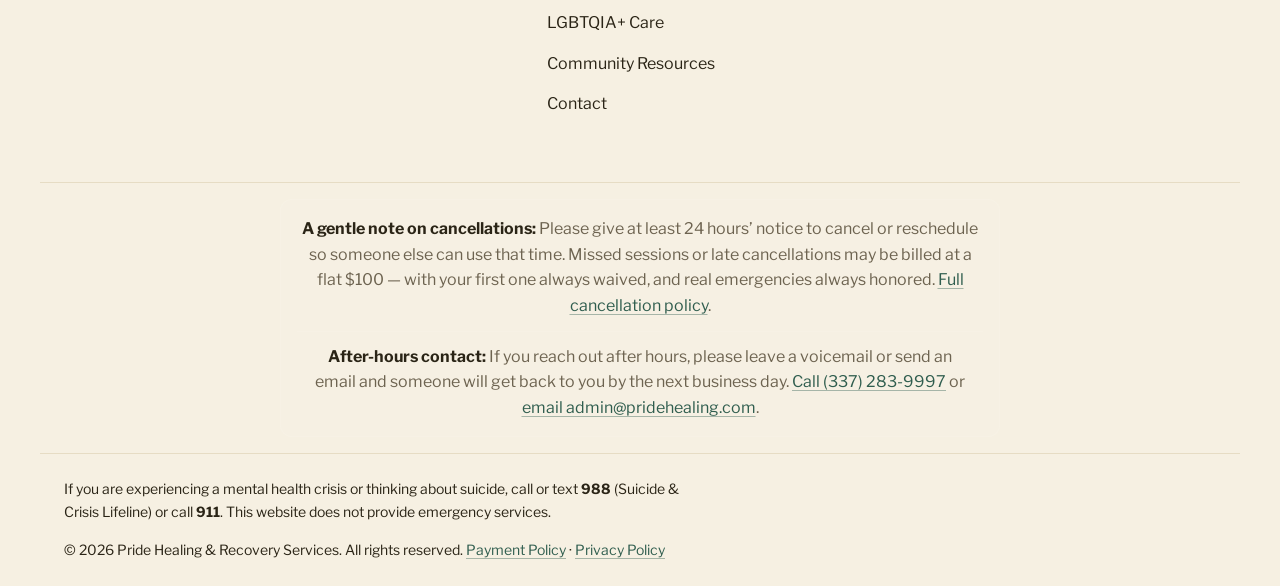
==== commit d15818bf: "Differentiate Client Portal button (filled gold) from Request an Appointment (filled teal) Change Cl" ====
--- a/about.html
+++ b/about.html
@@ -46,7 +46,7 @@
       </ul>
       <div class="nav__actions">
         <button class="theme-toggle" data-theme-toggle type="button" aria-label="Toggle dark mode" title="Switch between light and dark colors"><span class="theme-toggle__icon" aria-hidden="true"></span><span class="theme-toggle__text">Dark</span></button>
-        <a class="btn btn--primary" href="https://pridehealing.clientsecure.me" target="_blank" rel="noopener noreferrer">Client Portal</a>
+        <a class="btn btn--gold" href="https://pridehealing.clientsecure.me" target="_blank" rel="noopener noreferrer">Client Portal</a>
         <a class="btn btn--primary" href="https://pridehealing.clientsecure.me/request" target="_blank" rel="noopener noreferrer">Request an Appointment</a>
         <button class="nav-toggle" data-nav-open type="button" aria-label="Open menu" aria-expanded="false">
           <svg width="24" height="24" viewBox="0 0 24 24" fill="none" stroke="currentColor" stroke-width="2"><path d="M3 6h18M3 12h18M3 18h18"/></svg>
@@ -88,7 +88,7 @@
     <li><a href="./privacy-policy.html">Privacy Policy</a></li>
   </ul>
   <div class="mobile-nav__actions">
-    <a class="btn btn--primary btn--full" href="https://pridehealing.clientsecure.me" target="_blank" rel="noopener noreferrer">Client Portal</a>
+    <a class="btn btn--gold btn--full" href="https://pridehealing.clientsecure.me" target="_blank" rel="noopener noreferrer">Client Portal</a>
     <a class="btn btn--primary btn--full" href="https://pridehealing.clientsecure.me/request" target="_blank" rel="noopener noreferrer">Request an Appointment</a>
   </div>
 </div>
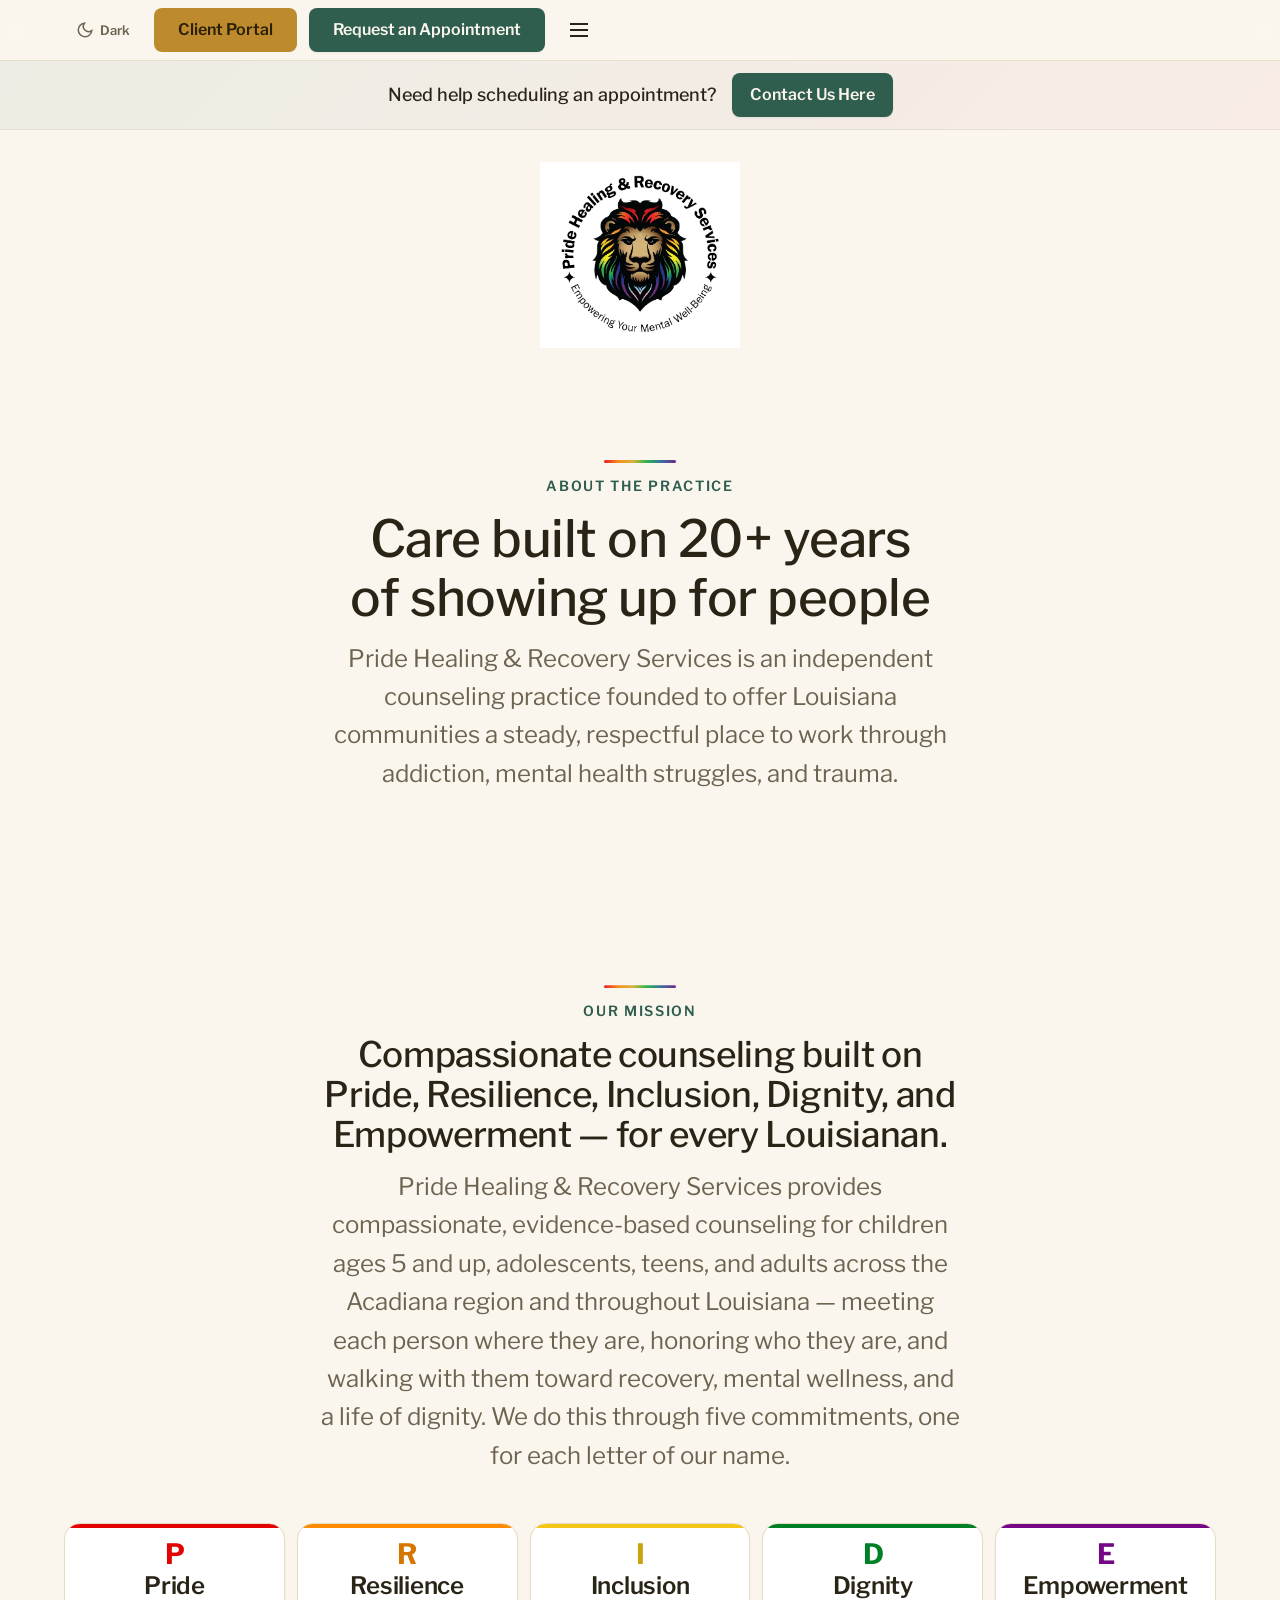
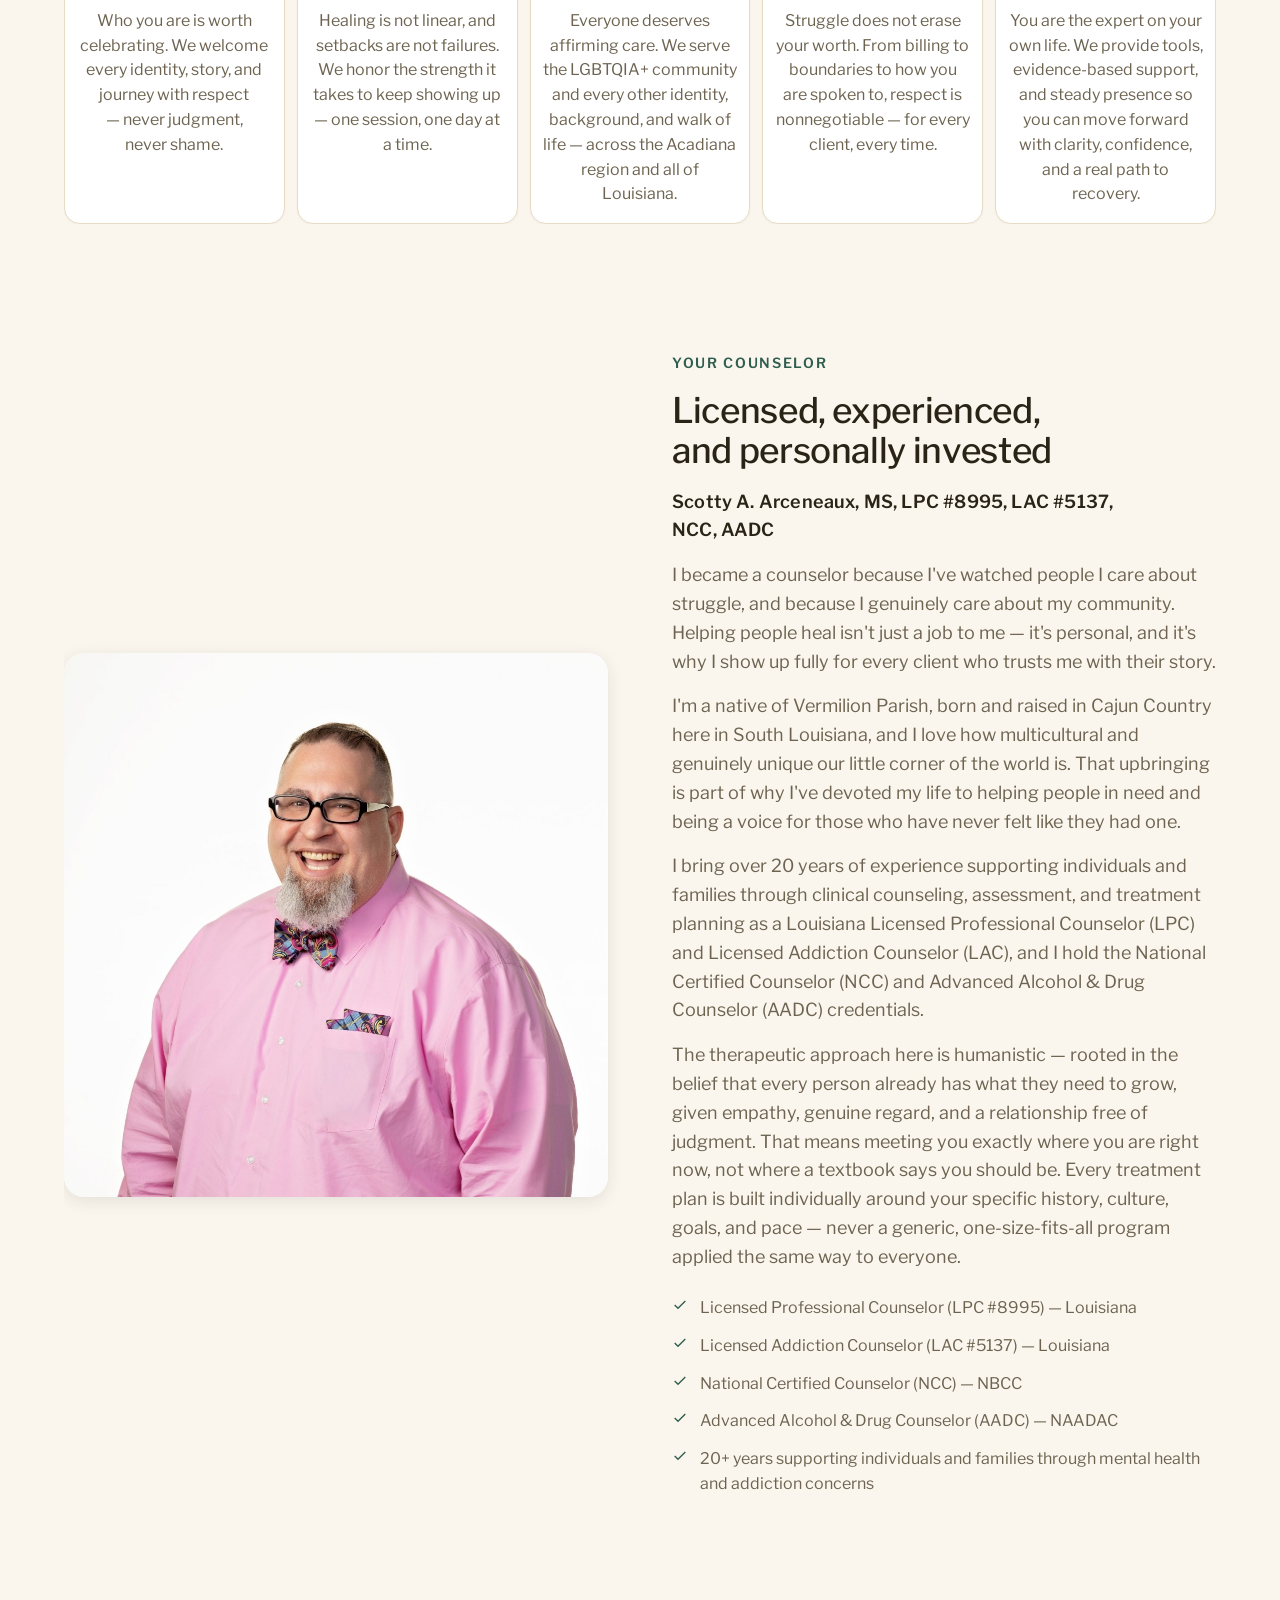
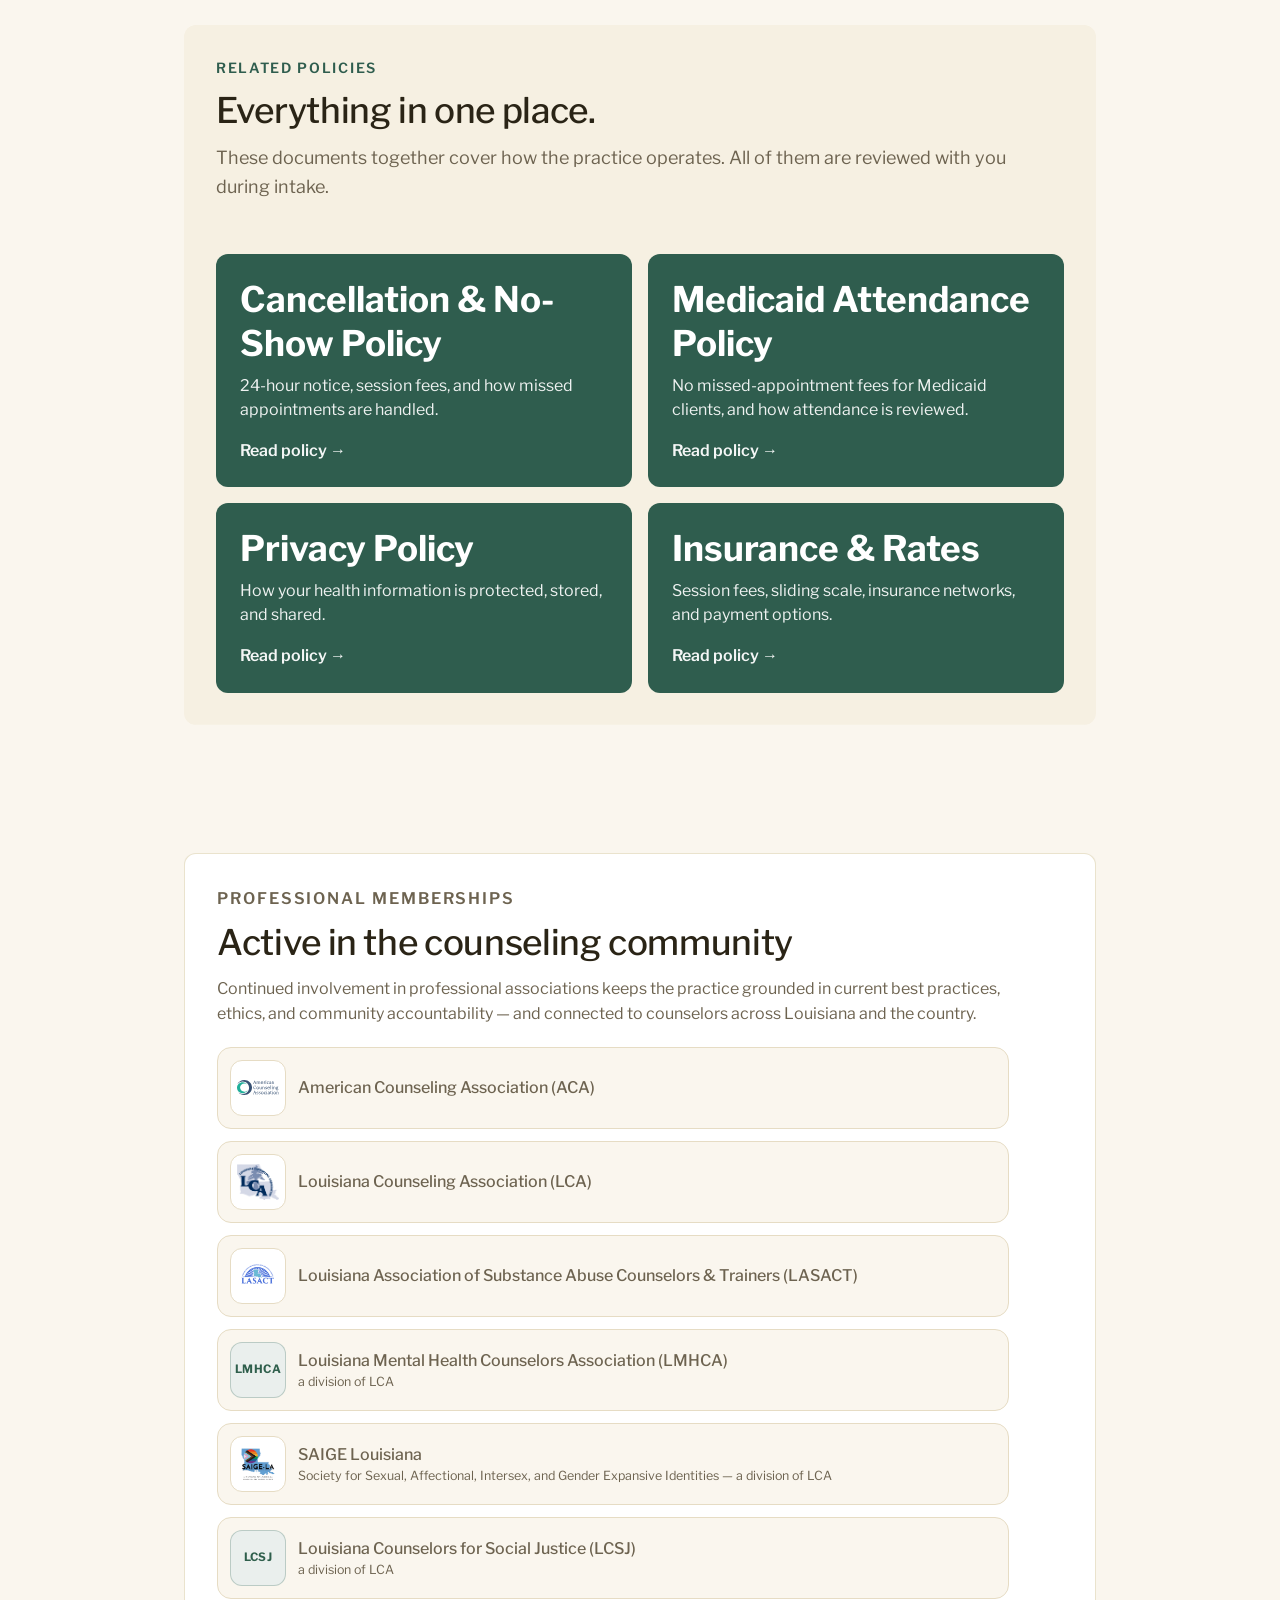
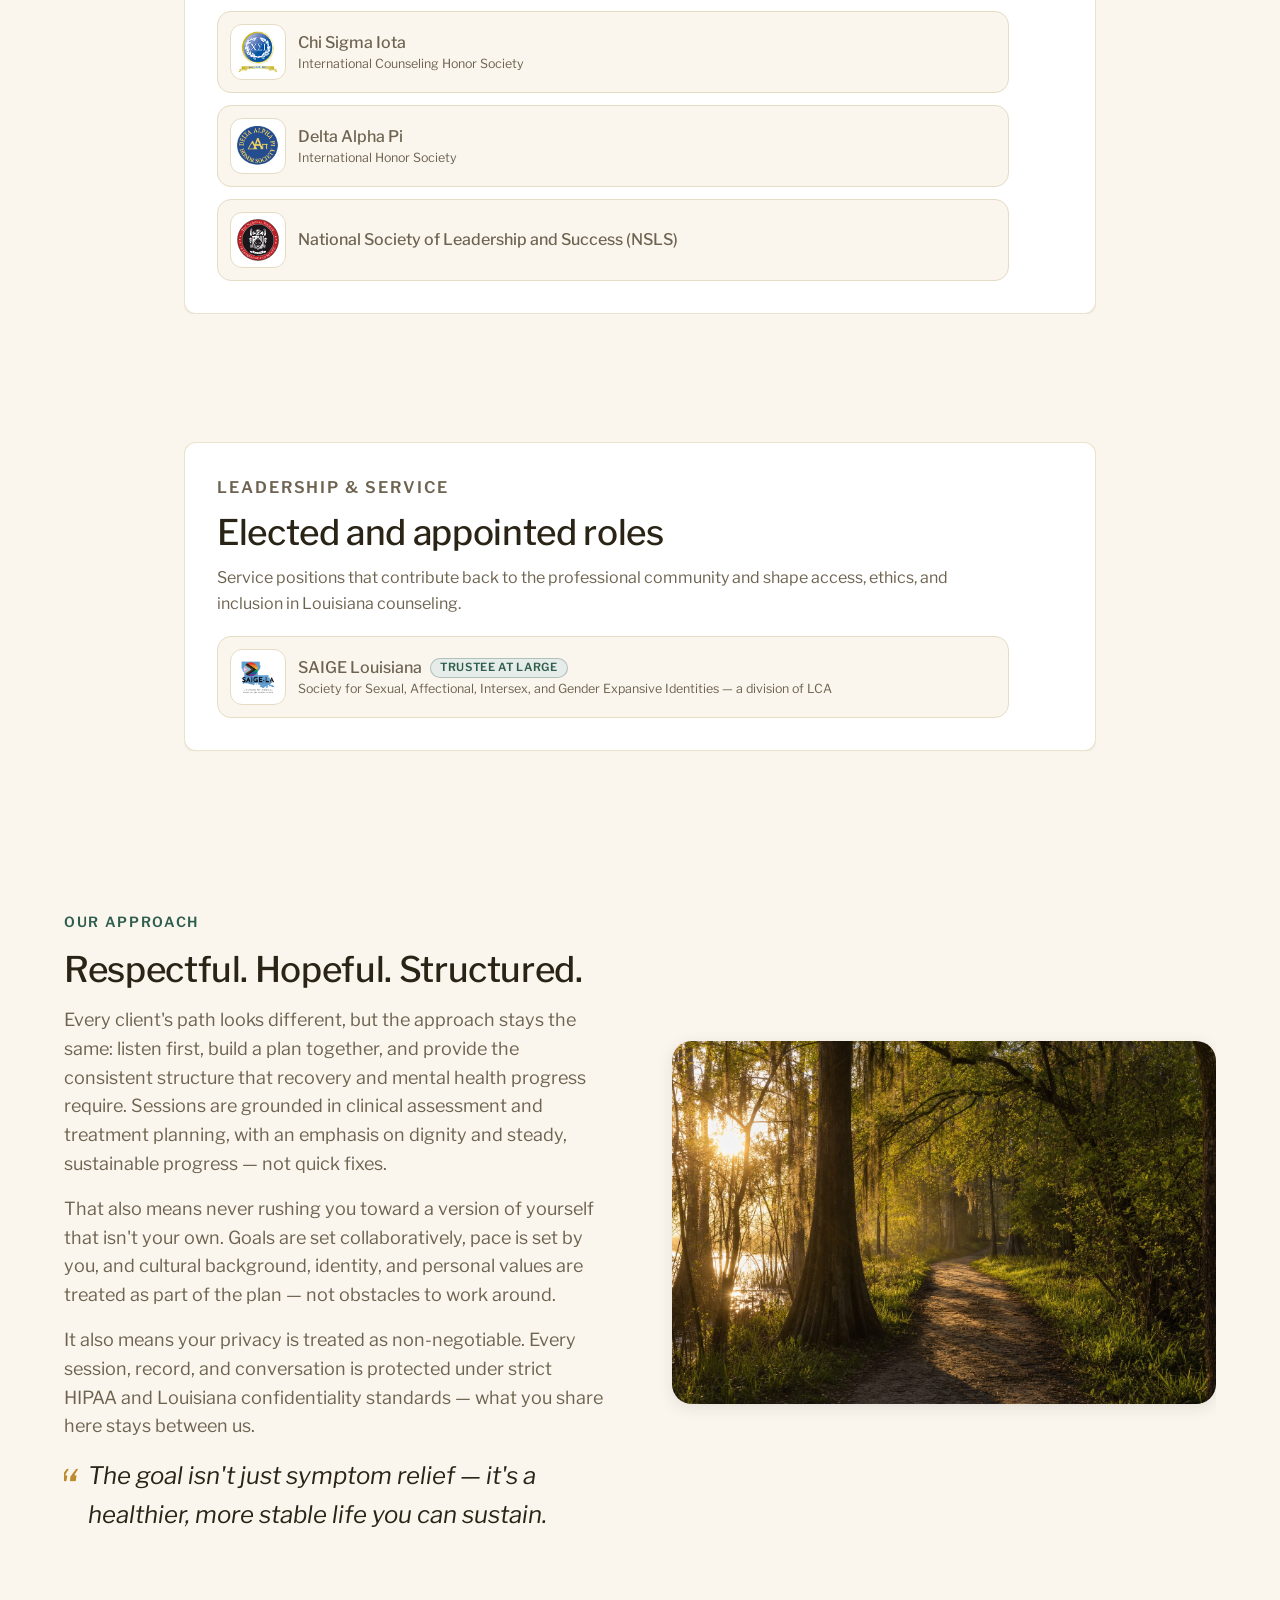
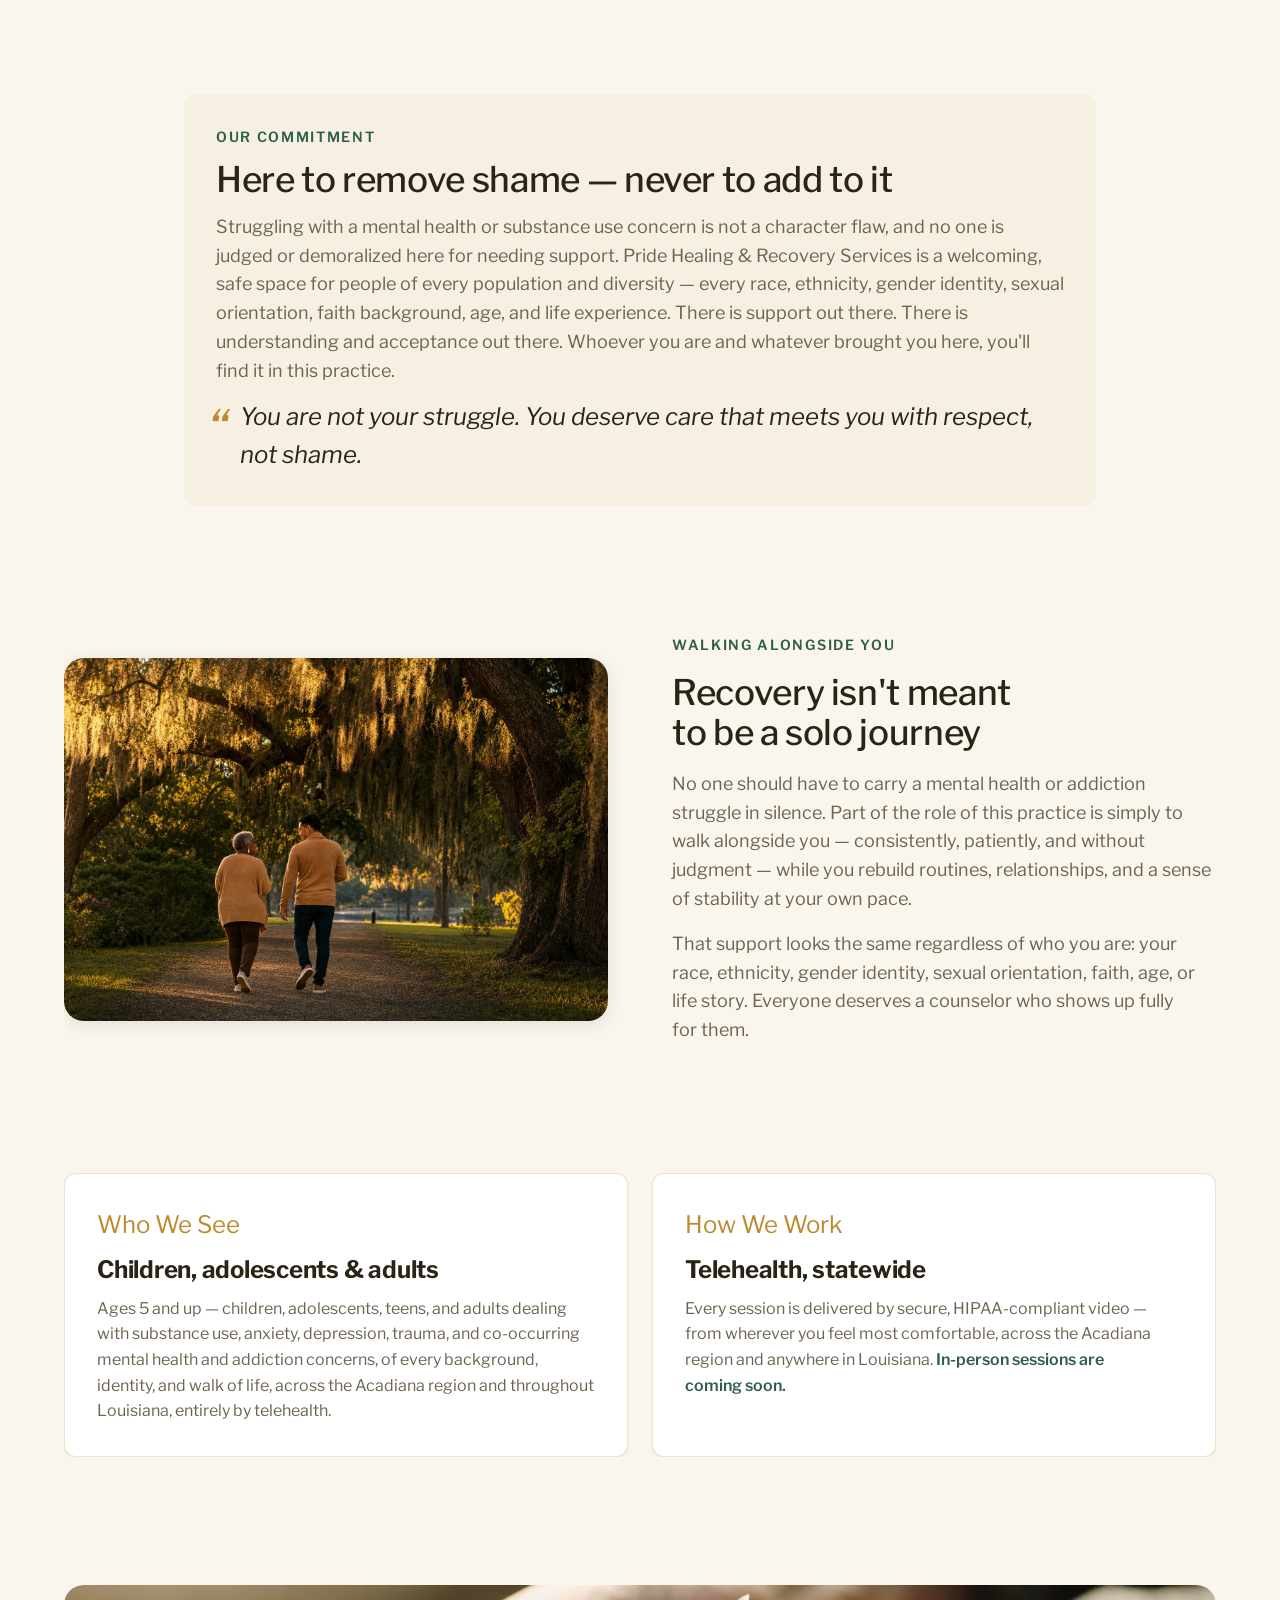
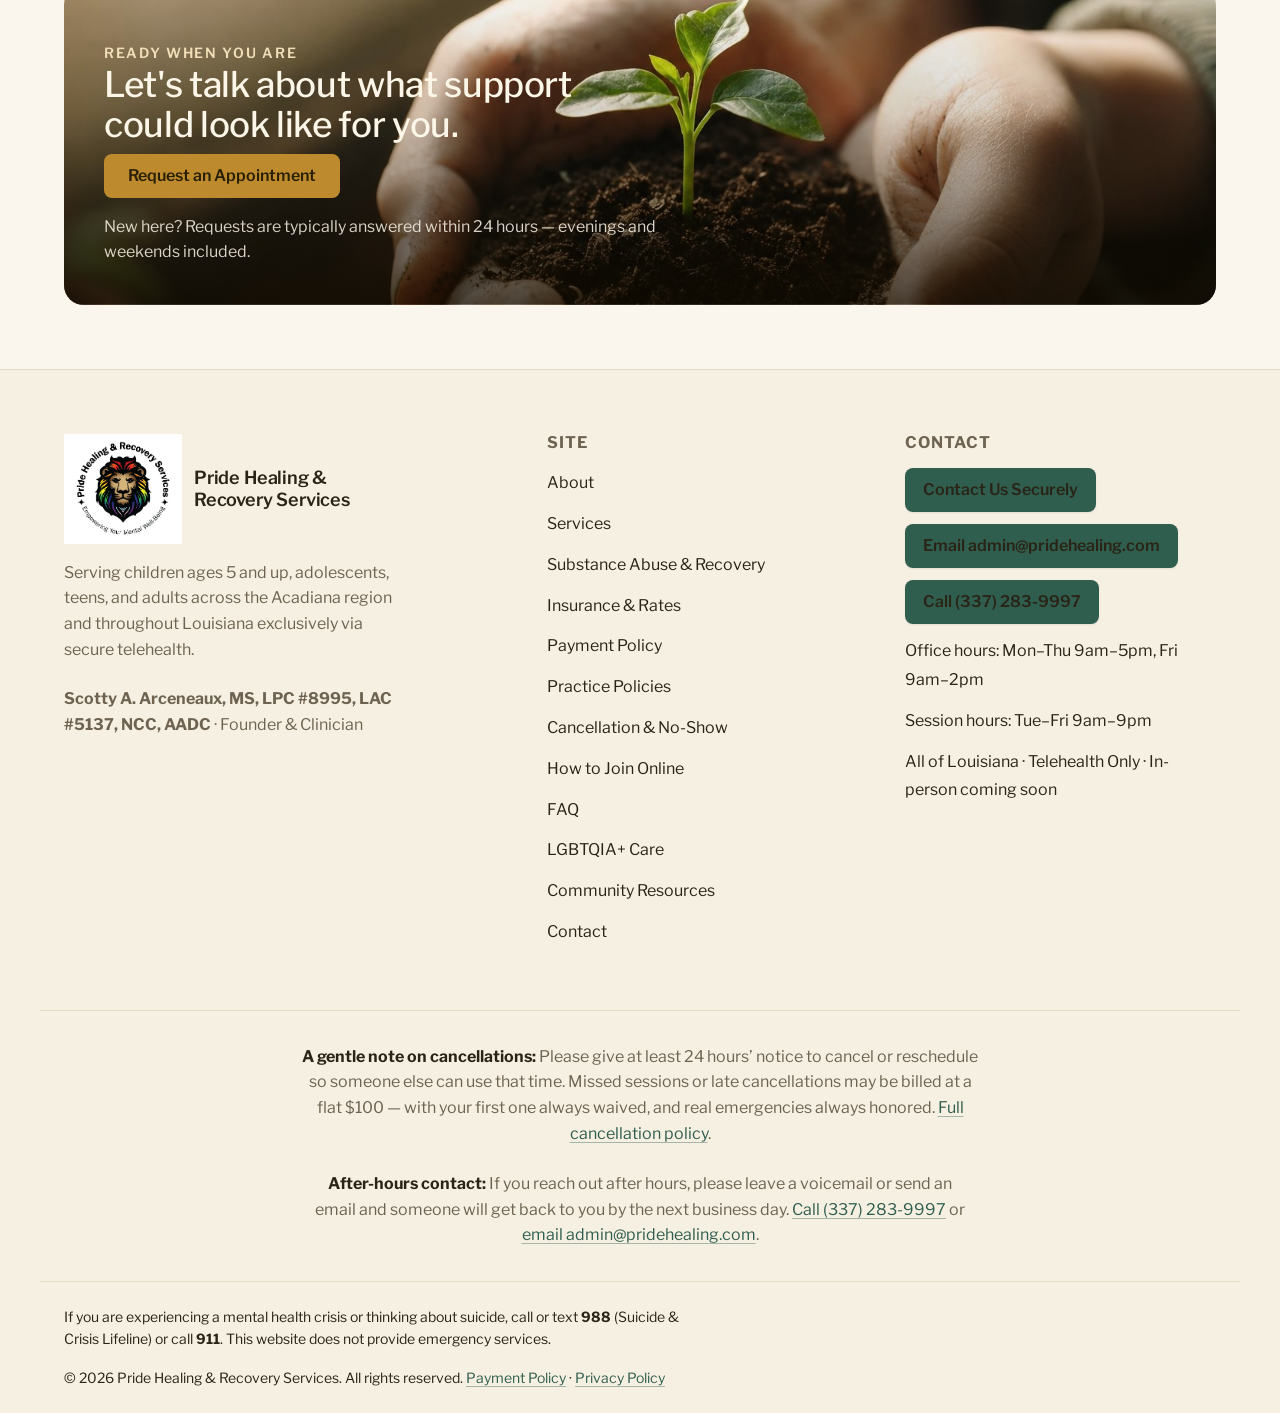
==== commit 1a264656: "Bigger Related Policies tile grid; add block to Home and About pages" ====
--- a/about.html
+++ b/about.html
@@ -192,6 +192,39 @@
     </div>
   </section>
 
+  <!-- Related policies -->
+  <section class="section--tight" id="related-policies">
+    <div class="container container--narrow">
+      <div class="callout" data-reveal>
+        <p class="eyebrow">Related Policies</p>
+        <h2>Everything in one place.</h2>
+        <p class="muted" style="margin-bottom:var(--space-6);">These documents together cover how the practice operates. All of them are reviewed with you during intake.</p>
+        <div class="policy-tiles">
+          <a href="./cancellation-policy.html" class="policy-tile">
+            <span class="policy-tile__title">Cancellation &amp; No-Show Policy</span>
+            <span class="policy-tile__desc">24-hour notice, session fees, and how missed appointments are handled.</span>
+            <span class="policy-tile__cta" aria-hidden="true">Read policy &rarr;</span>
+          </a>
+          <a href="./cancellation-policy.html#medicaid-attendance-policy" class="policy-tile">
+            <span class="policy-tile__title">Medicaid Attendance Policy</span>
+            <span class="policy-tile__desc">No missed-appointment fees for Medicaid clients, and how attendance is reviewed.</span>
+            <span class="policy-tile__cta" aria-hidden="true">Read policy &rarr;</span>
+          </a>
+          <a href="./privacy-policy.html" class="policy-tile">
+            <span class="policy-tile__title">Privacy Policy</span>
+            <span class="policy-tile__desc">How your health information is protected, stored, and shared.</span>
+            <span class="policy-tile__cta" aria-hidden="true">Read policy &rarr;</span>
+          </a>
+          <a href="./insurance.html" class="policy-tile">
+            <span class="policy-tile__title">Insurance &amp; Rates</span>
+            <span class="policy-tile__desc">Session fees, sliding scale, insurance networks, and payment options.</span>
+            <span class="policy-tile__cta" aria-hidden="true">Read policy &rarr;</span>
+          </a>
+        </div>
+      </div>
+    </div>
+  </section>
+
   <section class="section--tight">
     <div class="container container--narrow">
       <div class="card" data-reveal>
--- a/style.css
+++ b/style.css
@@ -1462,6 +1462,56 @@
   color: var(--color-error);
 }
 
+/* ---------- Policy tiles ---------- */
+.policy-tiles {
+  display: grid;
+  grid-template-columns: repeat(2, minmax(0, 1fr));
+  gap: var(--space-4);
+  margin-top: var(--space-4);
+}
+@media (max-width: 640px) {
+  .policy-tiles { grid-template-columns: 1fr; }
+}
+.policy-tile {
+  display: flex;
+  flex-direction: column;
+  gap: var(--space-2);
+  padding: var(--space-6);
+  background: var(--color-primary);
+  color: #ffffff;
+  border-radius: var(--radius-lg);
+  text-decoration: none;
+  transition: transform 0.15s ease, box-shadow 0.15s ease, background 0.15s ease;
+  min-height: 168px;
+}
+.policy-tile:hover,
+.policy-tile:focus-visible {
+  transform: translateY(-2px);
+  box-shadow: 0 10px 24px rgba(0,0,0,0.14);
+  background: var(--color-primary-hover, var(--color-primary));
+  color: #ffffff;
+  text-decoration: none;
+}
+.policy-tile__title {
+  font-size: var(--text-xl, 1.25rem);
+  font-weight: 700;
+  line-height: 1.25;
+  color: #ffffff;
+}
+.policy-tile__desc {
+  font-size: var(--text-sm, 0.9375rem);
+  line-height: 1.5;
+  color: rgba(255,255,255,0.92);
+  flex: 1;
+}
+.policy-tile__cta {
+  margin-top: var(--space-2);
+  font-size: var(--text-sm, 0.9375rem);
+  font-weight: 600;
+  color: #ffffff;
+  opacity: 0.95;
+}
+
 /* ---------- Form ---------- */
 .form {
   display: flex;
